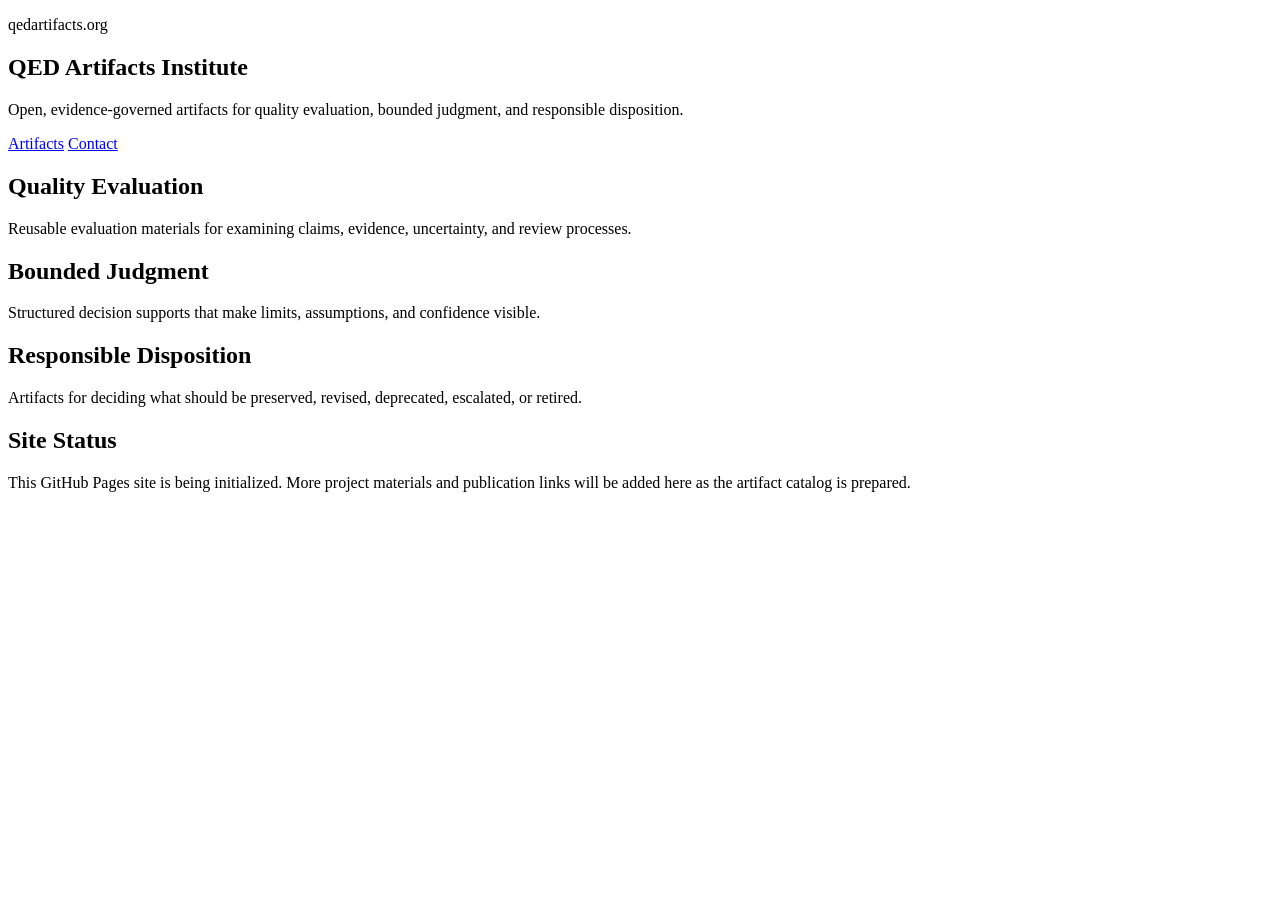
==== index.html @ 865608c4 "Add starter homepage" ====
<!doctype html>
<html lang="en">
<head>
  <meta charset="utf-8">
  <meta name="viewport" content="width=device-width, initial-scale=1">
  <title>QED Artifacts Institute</title>
  <meta name="description" content="QED Artifacts Institute develops open, evidence-governed artifacts for quality evaluation, bounded judgment, and responsible disposition.">
  <link rel="stylesheet" href="assets/styles.css">
</head>
<body>
  <main class="page-shell">
    <section class="intro" aria-labelledby="site-title">
      <p class="eyebrow">qedartifacts.org</p>
      <h1 id="site-title">QED Artifacts Institute</h1>
      <p class="lead">Open, evidence-governed artifacts for quality evaluation, bounded judgment, and responsible disposition.</p>
      <div class="actions" aria-label="Primary links">
        <a href="#artifacts">Artifacts</a>
        <a href="#contact" class="secondary">Contact</a>
      </div>
    </section>

    <section class="content-grid" id="artifacts" aria-label="Current focus areas">
      <article>
        <h2>Quality Evaluation</h2>
        <p>Reusable evaluation materials for examining claims, evidence, uncertainty, and review processes.</p>
      </article>
      <article>
        <h2>Bounded Judgment</h2>
        <p>Structured decision supports that make limits, assumptions, and confidence visible.</p>
      </article>
      <article>
        <h2>Responsible Disposition</h2>
        <p>Artifacts for deciding what should be preserved, revised, deprecated, escalated, or retired.</p>
      </article>
    </section>

    <section class="notice" id="contact" aria-label="Status">
      <h2>Site Status</h2>
      <p>This GitHub Pages site is being initialized. More project materials and publication links will be added here as the artifact catalog is prepared.</p>
    </section>
  </main>
</body>
</html>
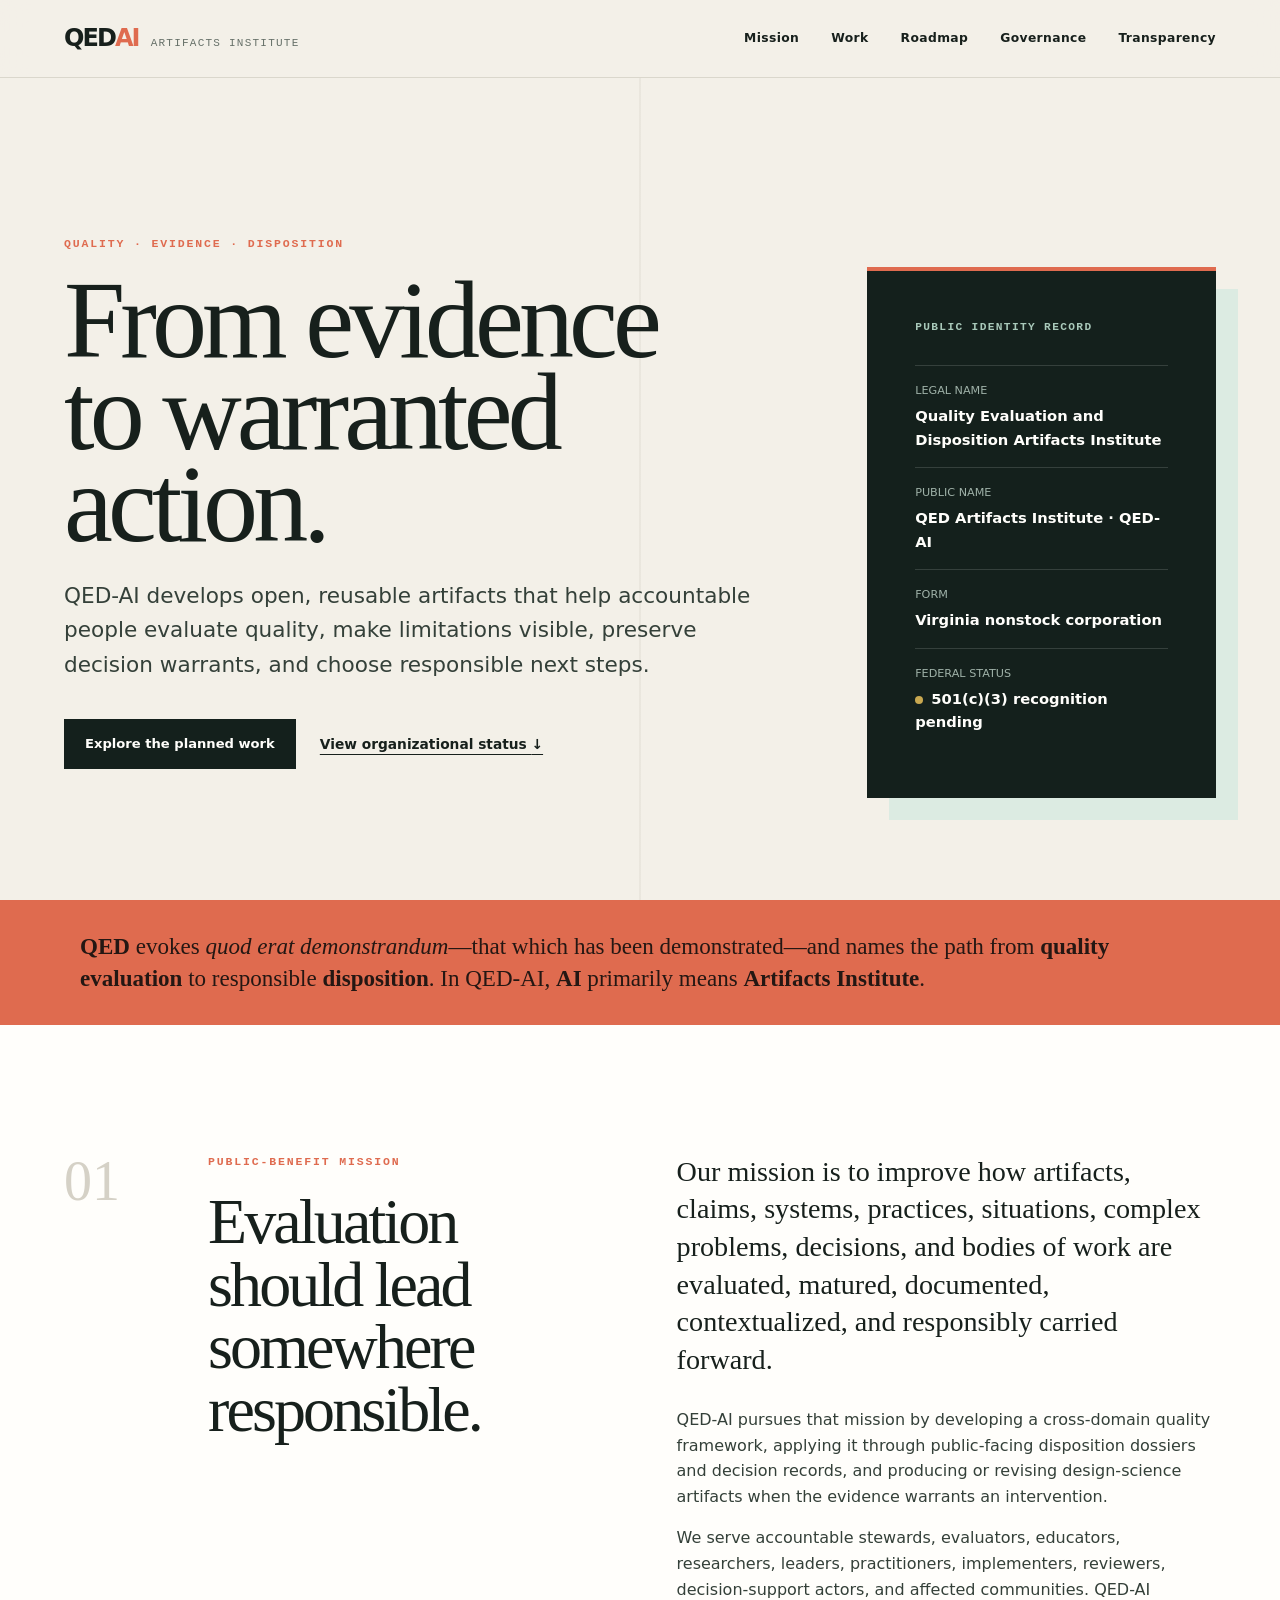
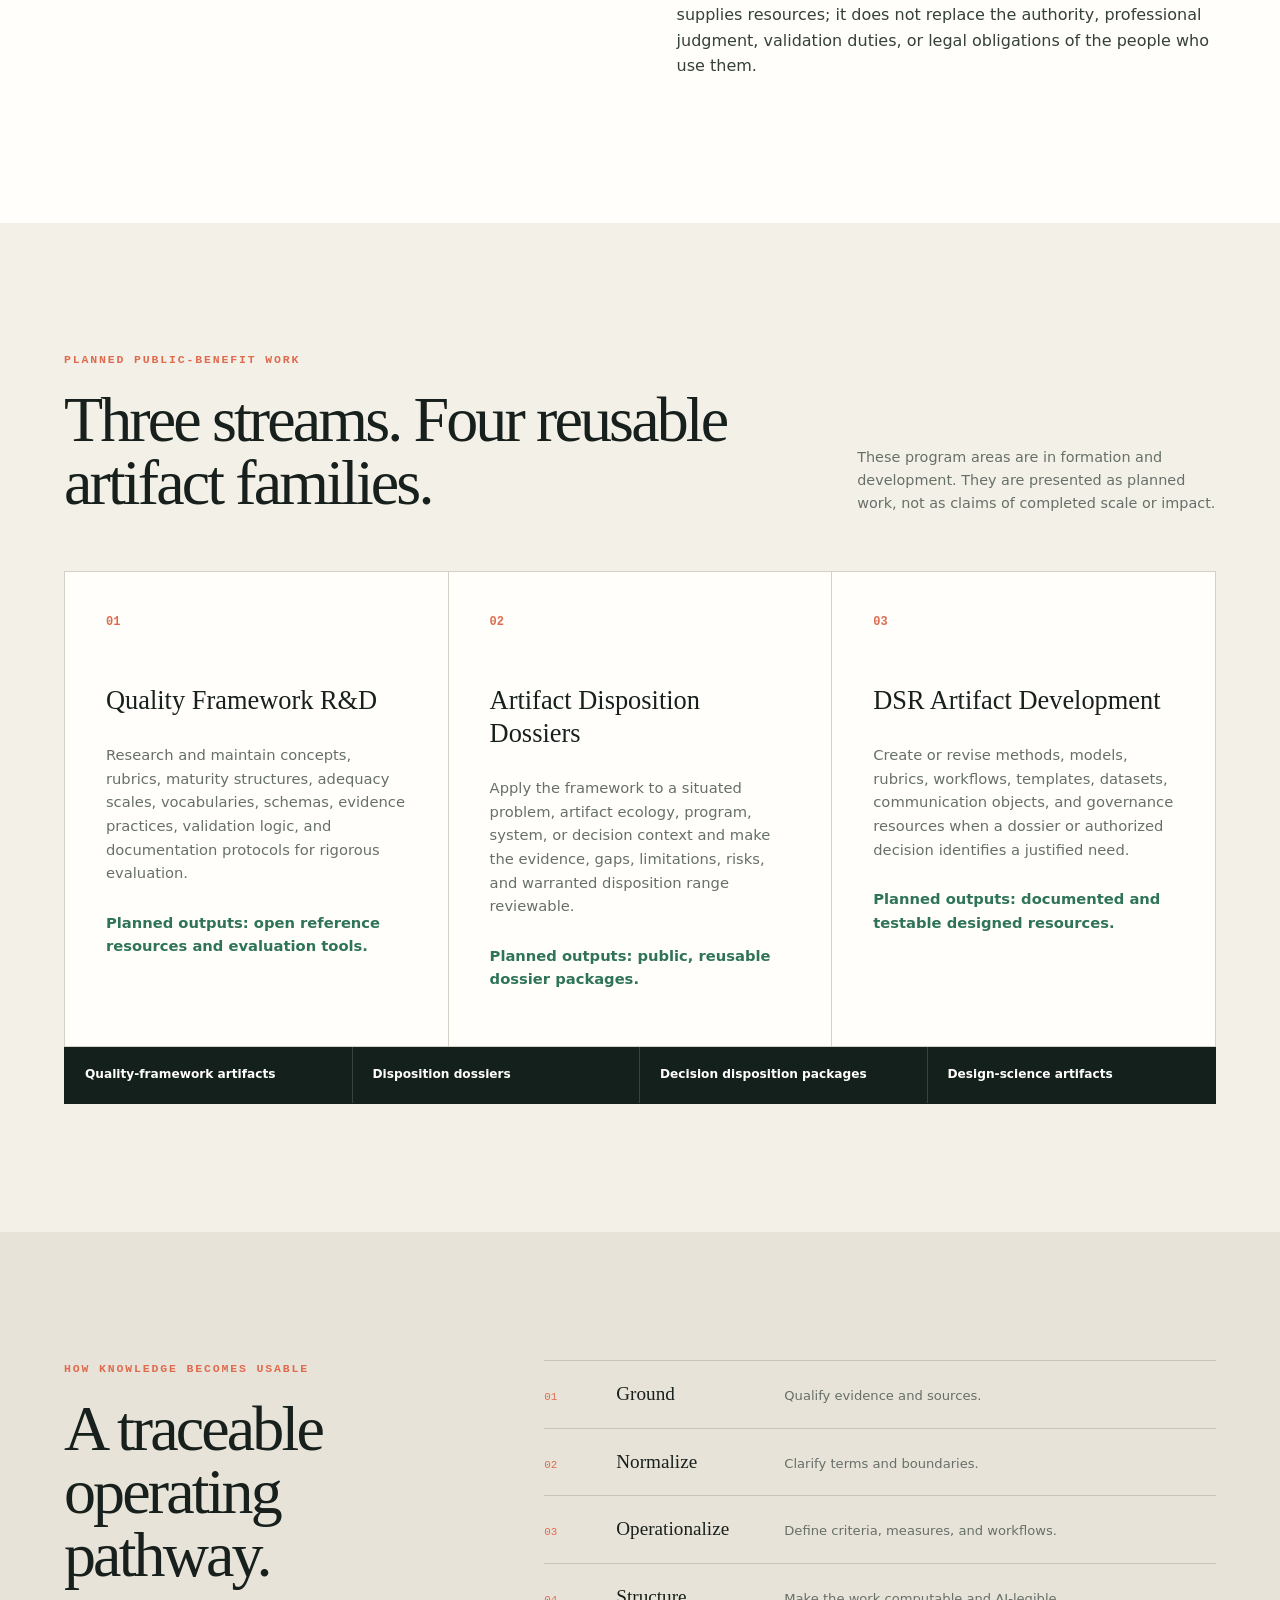
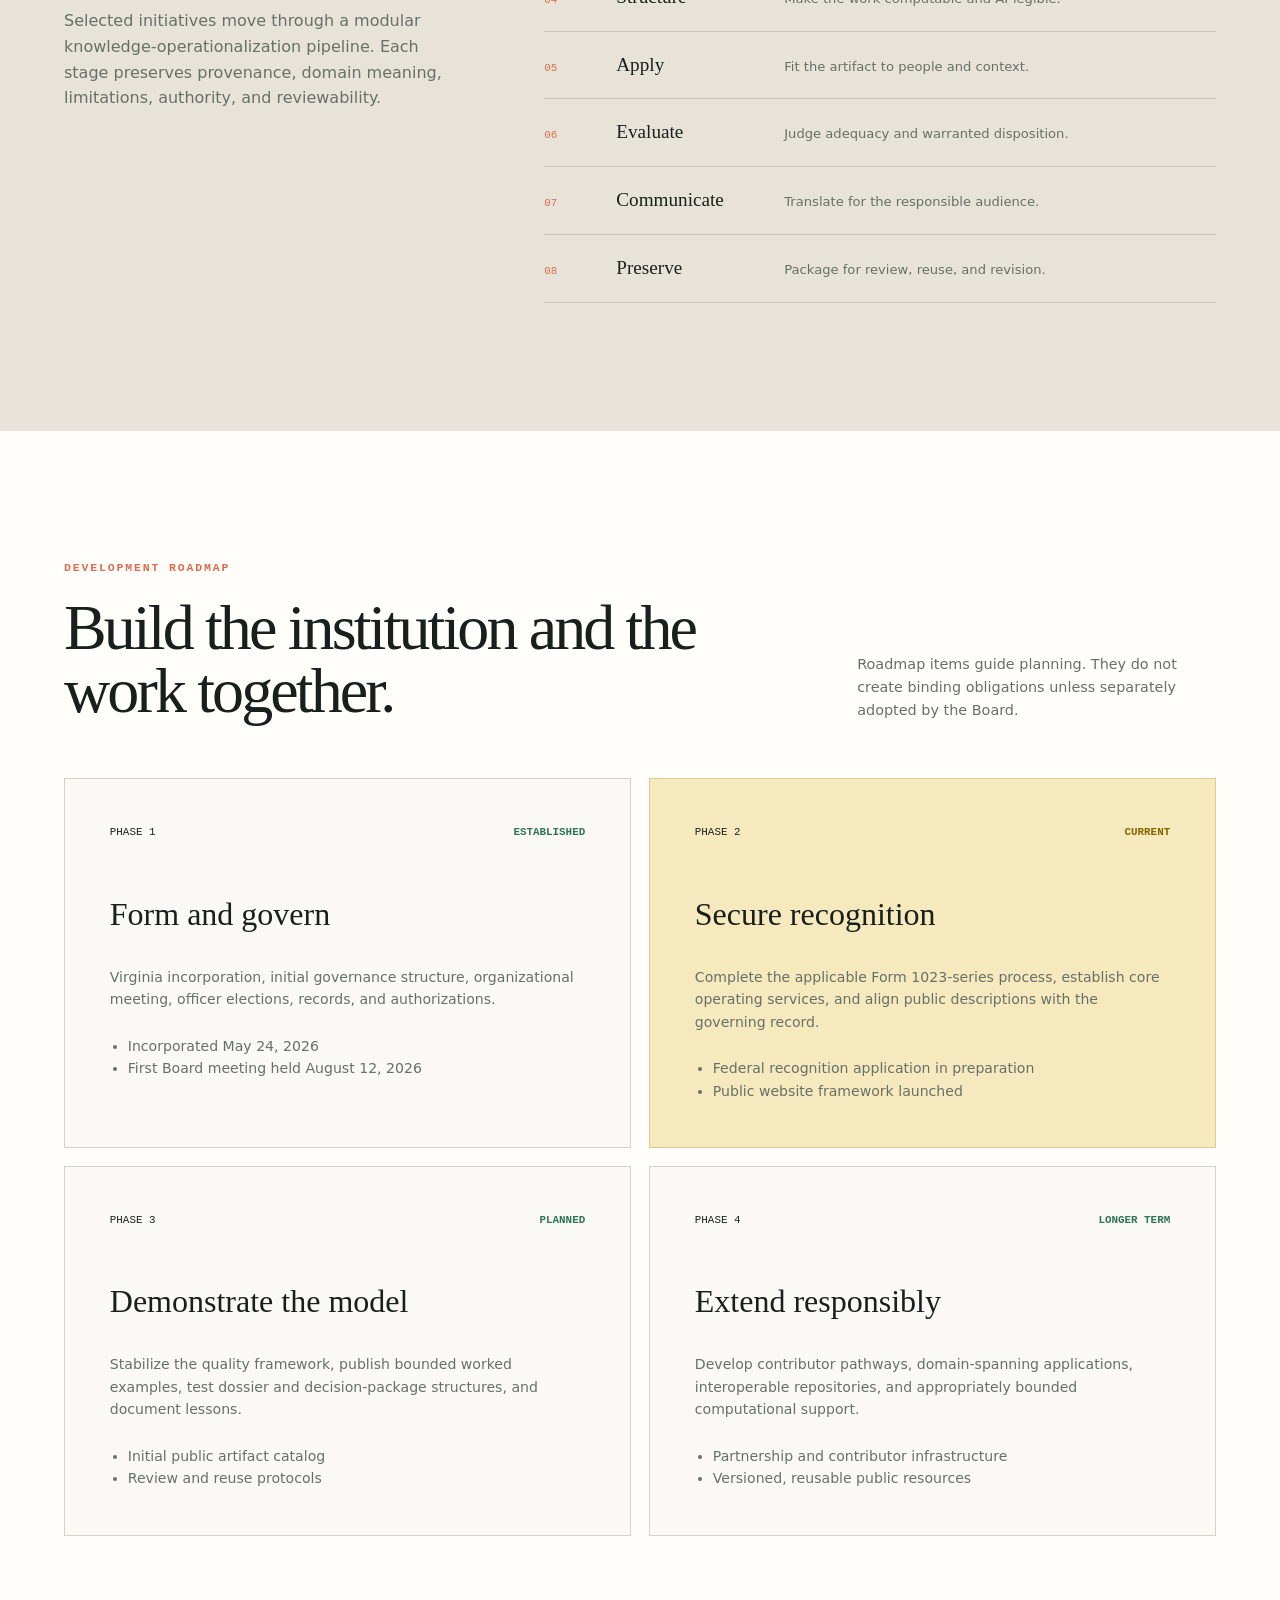
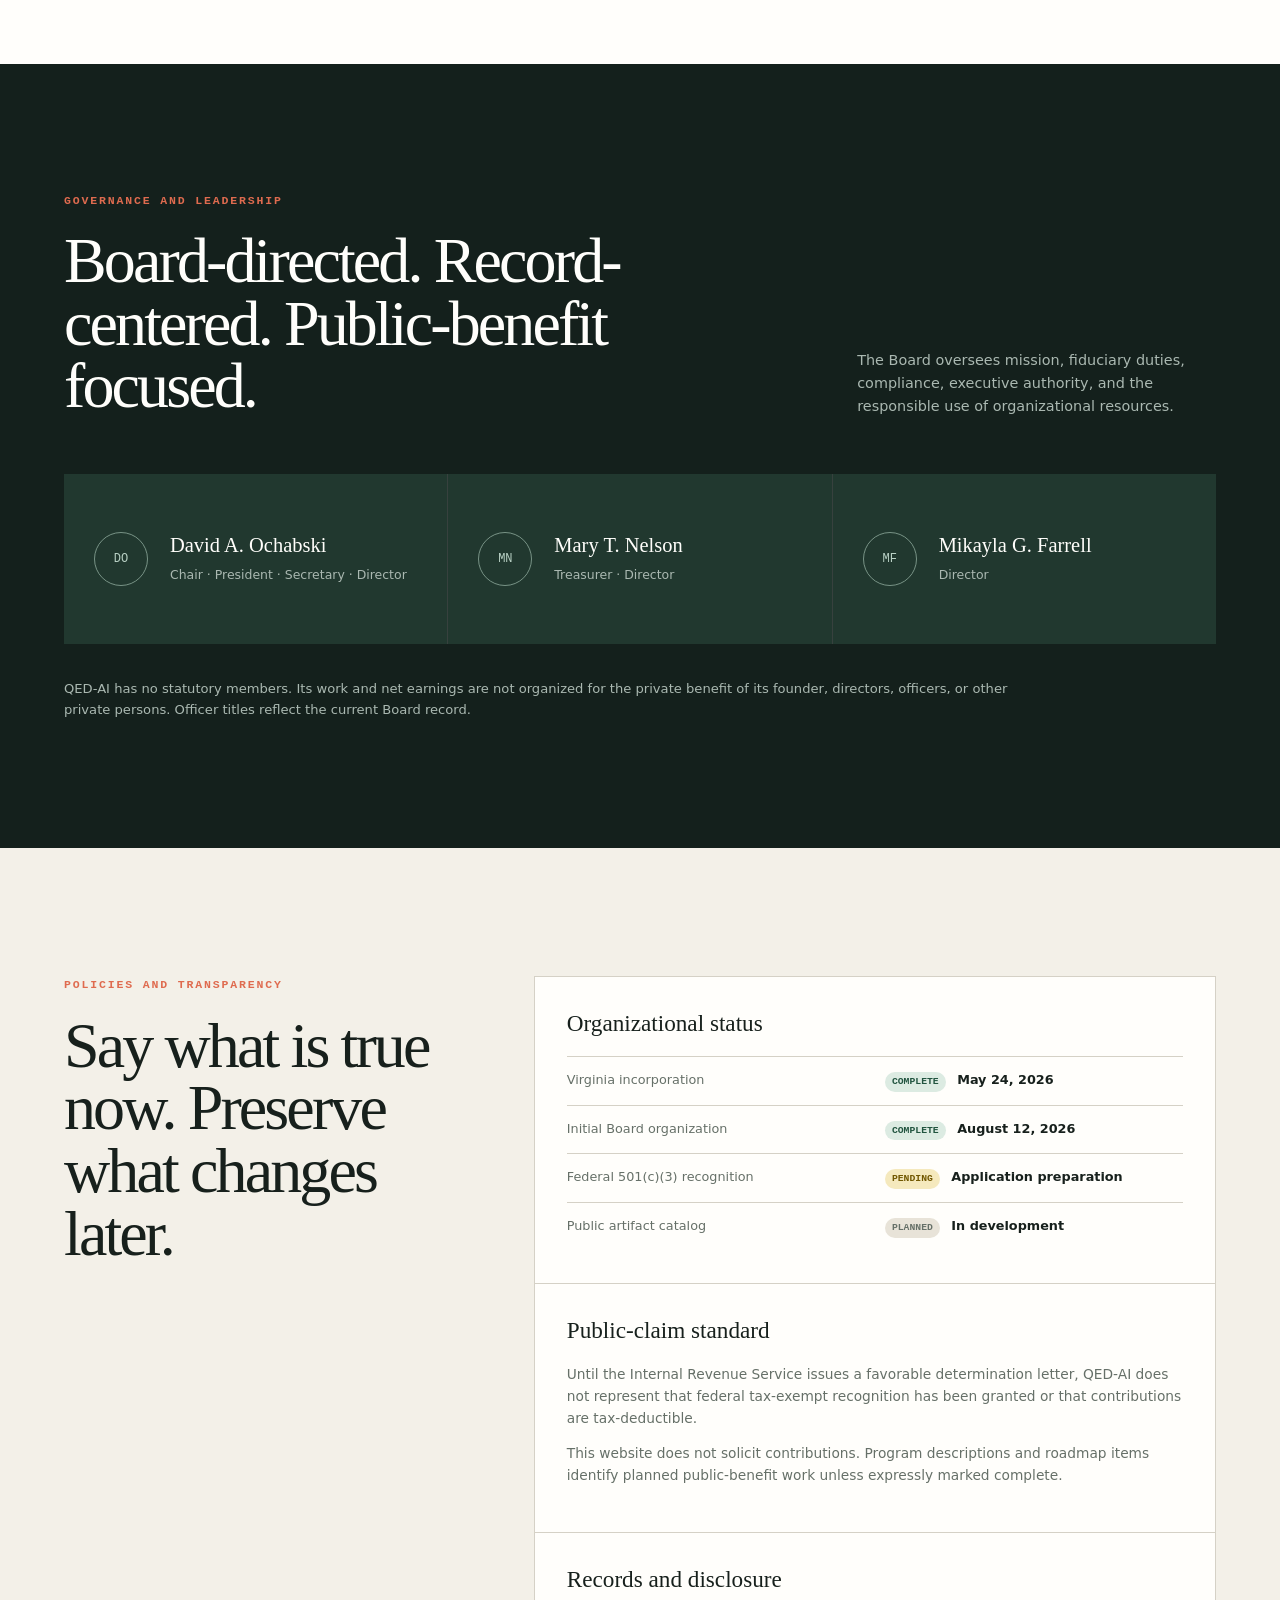
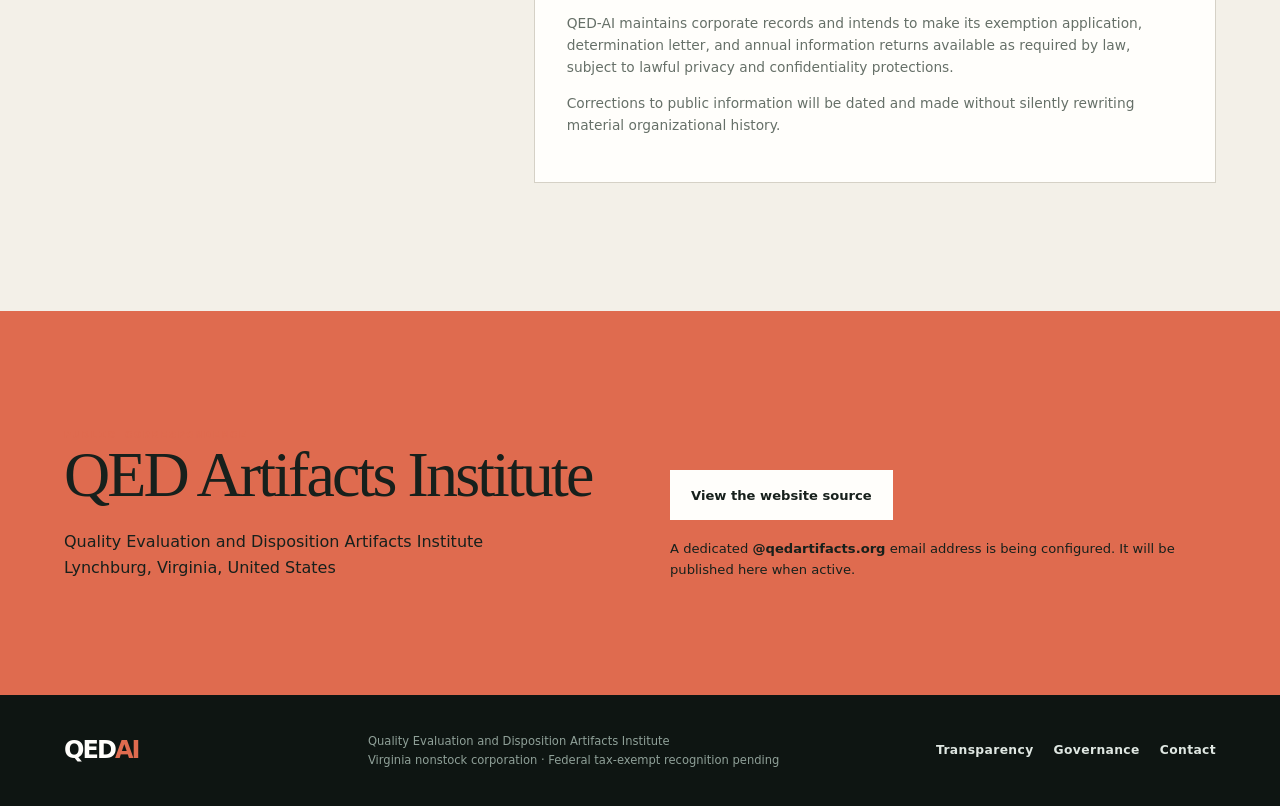
==== commit f91fba5d: "Build QED-AI public organization site" ====
--- a/index.html
+++ b/index.html
@@ -3,41 +3,132 @@
 <head>
   <meta charset="utf-8">
   <meta name="viewport" content="width=device-width, initial-scale=1">
-  <title>QED Artifacts Institute</title>
-  <meta name="description" content="QED Artifacts Institute develops open, evidence-governed artifacts for quality evaluation, bounded judgment, and responsible disposition.">
+  <title>QED Artifacts Institute | Evidence to warranted action</title>
+  <meta name="description" content="Quality Evaluation and Disposition Artifacts Institute develops open, evidence-governed resources that help accountable users move from evaluation to warranted action.">
+  <meta name="theme-color" content="#14201c">
+  <meta property="og:type" content="website">
+  <meta property="og:title" content="QED Artifacts Institute">
+  <meta property="og:description" content="Open, evidence-governed resources for quality evaluation, responsible disposition, and accountable action.">
+  <meta property="og:url" content="https://qedartifacts.org/">
+  <link rel="canonical" href="https://qedartifacts.org/">
   <link rel="stylesheet" href="assets/styles.css">
+  <script type="application/ld+json">
+  {
+    "@context": "https://schema.org",
+    "@type": "Organization",
+    "name": "Quality Evaluation and Disposition Artifacts Institute",
+    "alternateName": ["QED-AI", "QED Artifacts Institute"],
+    "url": "https://qedartifacts.org/",
+    "foundingDate": "2026-05-24",
+    "location": {"@type": "Place", "address": {"@type": "PostalAddress", "addressLocality": "Lynchburg", "addressRegion": "VA", "addressCountry": "US"}},
+    "sameAs": ["https://github.com/dochabski/qedartifacts-site"]
+  }
+  </script>
 </head>
 <body>
-  <main class="page-shell">
-    <section class="intro" aria-labelledby="site-title">
-      <p class="eyebrow">qedartifacts.org</p>
-      <h1 id="site-title">QED Artifacts Institute</h1>
-      <p class="lead">Open, evidence-governed artifacts for quality evaluation, bounded judgment, and responsible disposition.</p>
-      <div class="actions" aria-label="Primary links">
-        <a href="#artifacts">Artifacts</a>
-        <a href="#contact" class="secondary">Contact</a>
+  <a class="skip-link" href="#main">Skip to content</a>
+  <header class="site-header">
+    <a class="brand" href="#top" aria-label="QED Artifacts Institute home">
+      <span class="brand-mark">QED<span>AI</span></span>
+      <span class="brand-name">Artifacts Institute</span>
+    </a>
+    <nav aria-label="Primary navigation">
+      <a href="#mission">Mission</a><a href="#work">Work</a><a href="#roadmap">Roadmap</a><a href="#governance">Governance</a><a href="#transparency">Transparency</a>
+    </nav>
+  </header>
+
+  <main id="main">
+    <section class="hero" id="top">
+      <div class="hero-copy">
+        <p class="eyebrow">Quality · Evidence · Disposition</p>
+        <h1>From evidence<br>to warranted action.</h1>
+        <p class="hero-lead">QED-AI develops open, reusable artifacts that help accountable people evaluate quality, make limitations visible, preserve decision warrants, and choose responsible next steps.</p>
+        <div class="hero-actions"><a class="button" href="#work">Explore the planned work</a><a class="text-link" href="#status">View organizational status <span aria-hidden="true">↓</span></a></div>
+      </div>
+      <aside class="hero-record" aria-label="Organizational identity">
+        <p class="record-label">Public identity record</p>
+        <dl>
+          <div><dt>Legal name</dt><dd>Quality Evaluation and Disposition Artifacts Institute</dd></div>
+          <div><dt>Public name</dt><dd>QED Artifacts Institute · QED-AI</dd></div>
+          <div><dt>Form</dt><dd>Virginia nonstock corporation</dd></div>
+          <div><dt>Federal status</dt><dd><span class="status-dot"></span>501(c)(3) recognition pending</dd></div>
+        </dl>
+      </aside>
+    </section>
+
+    <section class="definition-band" aria-label="Name explanation">
+      <p><strong>QED</strong> evokes <em>quod erat demonstrandum</em>—that which has been demonstrated—and names the path from <strong>quality evaluation</strong> to responsible <strong>disposition</strong>. In QED-AI, <strong>AI</strong> primarily means <strong>Artifacts Institute</strong>.</p>
+    </section>
+
+    <section class="section split" id="mission">
+      <div class="section-index" aria-hidden="true">01</div>
+      <div class="section-heading"><p class="eyebrow">Public-benefit mission</p><h2>Evaluation should lead somewhere responsible.</h2></div>
+      <div class="section-body prose">
+        <p class="large">Our mission is to improve how artifacts, claims, systems, practices, situations, complex problems, decisions, and bodies of work are evaluated, matured, documented, contextualized, and responsibly carried forward.</p>
+        <p>QED-AI pursues that mission by developing a cross-domain quality framework, applying it through public-facing disposition dossiers and decision records, and producing or revising design-science artifacts when the evidence warrants an intervention.</p>
+        <p>We serve accountable stewards, evaluators, educators, researchers, leaders, practitioners, implementers, reviewers, decision-support actors, and affected communities. QED-AI supplies resources; it does not replace the authority, professional judgment, validation duties, or legal obligations of the people who use them.</p>
       </div>
     </section>
 
-    <section class="content-grid" id="artifacts" aria-label="Current focus areas">
-      <article>
-        <h2>Quality Evaluation</h2>
-        <p>Reusable evaluation materials for examining claims, evidence, uncertainty, and review processes.</p>
-      </article>
-      <article>
-        <h2>Bounded Judgment</h2>
-        <p>Structured decision supports that make limits, assumptions, and confidence visible.</p>
-      </article>
-      <article>
-        <h2>Responsible Disposition</h2>
-        <p>Artifacts for deciding what should be preserved, revised, deprecated, escalated, or retired.</p>
-      </article>
+    <section class="section work-section" id="work">
+      <div class="section-topline">
+        <div><p class="eyebrow">Planned public-benefit work</p><h2>Three streams. Four reusable artifact families.</h2></div>
+        <p class="section-note">These program areas are in formation and development. They are presented as planned work, not as claims of completed scale or impact.</p>
+      </div>
+      <div class="stream-grid">
+        <article><span class="card-number">01</span><h3>Quality Framework R&amp;D</h3><p>Research and maintain concepts, rubrics, maturity structures, adequacy scales, vocabularies, schemas, evidence practices, validation logic, and documentation protocols for rigorous evaluation.</p><p class="card-output">Planned outputs: open reference resources and evaluation tools.</p></article>
+        <article><span class="card-number">02</span><h3>Artifact Disposition Dossiers</h3><p>Apply the framework to a situated problem, artifact ecology, program, system, or decision context and make the evidence, gaps, limitations, risks, and warranted disposition range reviewable.</p><p class="card-output">Planned outputs: public, reusable dossier packages.</p></article>
+        <article><span class="card-number">03</span><h3>DSR Artifact Development</h3><p>Create or revise methods, models, rubrics, workflows, templates, datasets, communication objects, and governance resources when a dossier or authorized decision identifies a justified need.</p><p class="card-output">Planned outputs: documented and testable designed resources.</p></article>
+      </div>
+      <div class="artifact-strip" aria-label="Artifact families"><span>Quality-framework artifacts</span><span>Disposition dossiers</span><span>Decision disposition packages</span><span>Design-science artifacts</span></div>
     </section>
 
-    <section class="notice" id="contact" aria-label="Status">
-      <h2>Site Status</h2>
-      <p>This GitHub Pages site is being initialized. More project materials and publication links will be added here as the artifact catalog is prepared.</p>
+    <section class="section pipeline-section" aria-labelledby="pipeline-title">
+      <div class="pipeline-intro"><p class="eyebrow">How knowledge becomes usable</p><h2 id="pipeline-title">A traceable operating pathway.</h2><p>Selected initiatives move through a modular knowledge-operationalization pipeline. Each stage preserves provenance, domain meaning, limitations, authority, and reviewability.</p></div>
+      <ol class="pipeline-list">
+        <li><span>01</span><strong>Ground</strong><small>Qualify evidence and sources.</small></li><li><span>02</span><strong>Normalize</strong><small>Clarify terms and boundaries.</small></li><li><span>03</span><strong>Operationalize</strong><small>Define criteria, measures, and workflows.</small></li><li><span>04</span><strong>Structure</strong><small>Make the work computable and AI-legible.</small></li><li><span>05</span><strong>Apply</strong><small>Fit the artifact to people and context.</small></li><li><span>06</span><strong>Evaluate</strong><small>Judge adequacy and warranted disposition.</small></li><li><span>07</span><strong>Communicate</strong><small>Translate for the responsible audience.</small></li><li><span>08</span><strong>Preserve</strong><small>Package for review, reuse, and revision.</small></li>
+      </ol>
+    </section>
+
+    <section class="section roadmap-section" id="roadmap">
+      <div class="section-topline"><div><p class="eyebrow">Development roadmap</p><h2>Build the institution and the work together.</h2></div><p class="section-note">Roadmap items guide planning. They do not create binding obligations unless separately adopted by the Board.</p></div>
+      <div class="roadmap-grid">
+        <article class="roadmap-card complete"><div class="phase"><span>Phase 1</span><b>Established</b></div><h3>Form and govern</h3><p>Virginia incorporation, initial governance structure, organizational meeting, officer elections, records, and authorizations.</p><ul><li>Incorporated May 24, 2026</li><li>First Board meeting held August 12, 2026</li></ul></article>
+        <article class="roadmap-card current"><div class="phase"><span>Phase 2</span><b>Current</b></div><h3>Secure recognition</h3><p>Complete the applicable Form 1023-series process, establish core operating services, and align public descriptions with the governing record.</p><ul><li>Federal recognition application in preparation</li><li>Public website framework launched</li></ul></article>
+        <article class="roadmap-card planned"><div class="phase"><span>Phase 3</span><b>Planned</b></div><h3>Demonstrate the model</h3><p>Stabilize the quality framework, publish bounded worked examples, test dossier and decision-package structures, and document lessons.</p><ul><li>Initial public artifact catalog</li><li>Review and reuse protocols</li></ul></article>
+        <article class="roadmap-card planned"><div class="phase"><span>Phase 4</span><b>Longer term</b></div><h3>Extend responsibly</h3><p>Develop contributor pathways, domain-spanning applications, interoperable repositories, and appropriately bounded computational support.</p><ul><li>Partnership and contributor infrastructure</li><li>Versioned, reusable public resources</li></ul></article>
+      </div>
+    </section>
+
+    <section class="section governance-section" id="governance">
+      <div class="section-topline light"><div><p class="eyebrow">Governance and leadership</p><h2>Board-directed. Record-centered. Public-benefit focused.</h2></div><p class="section-note">The Board oversees mission, fiduciary duties, compliance, executive authority, and the responsible use of organizational resources.</p></div>
+      <div class="people-grid">
+        <article><span class="initials">DO</span><div><h3>David A. Ochabski</h3><p>Chair · President · Secretary · Director</p></div></article>
+        <article><span class="initials">MN</span><div><h3>Mary T. Nelson</h3><p>Treasurer · Director</p></div></article>
+        <article><span class="initials">MF</span><div><h3>Mikayla G. Farrell</h3><p>Director</p></div></article>
+      </div>
+      <p class="governance-note">QED-AI has no statutory members. Its work and net earnings are not organized for the private benefit of its founder, directors, officers, or other private persons. Officer titles reflect the current Board record.</p>
+    </section>
+
+    <section class="section transparency-section" id="transparency">
+      <div class="section-heading"><p class="eyebrow">Policies and transparency</p><h2>Say what is true now. Preserve what changes later.</h2></div>
+      <div class="transparency-grid">
+        <article id="status"><h3>Organizational status</h3><dl class="status-list"><div><dt>Virginia incorporation</dt><dd><span class="tag complete">Complete</span> May 24, 2026</dd></div><div><dt>Initial Board organization</dt><dd><span class="tag complete">Complete</span> August 12, 2026</dd></div><div><dt>Federal 501(c)(3) recognition</dt><dd><span class="tag pending">Pending</span> Application preparation</dd></div><div><dt>Public artifact catalog</dt><dd><span class="tag planned">Planned</span> In development</dd></div></dl></article>
+        <article><h3>Public-claim standard</h3><p>Until the Internal Revenue Service issues a favorable determination letter, QED-AI does not represent that federal tax-exempt recognition has been granted or that contributions are tax-deductible.</p><p>This website does not solicit contributions. Program descriptions and roadmap items identify planned public-benefit work unless expressly marked complete.</p></article>
+        <article><h3>Records and disclosure</h3><p>QED-AI maintains corporate records and intends to make its exemption application, determination letter, and annual information returns available as required by law, subject to lawful privacy and confidentiality protections.</p><p>Corrections to public information will be dated and made without silently rewriting material organizational history.</p></article>
+      </div>
+    </section>
+
+    <section class="contact-section" id="contact">
+      <div><p class="eyebrow">Public correspondence</p><h2>QED Artifacts Institute</h2><p>Quality Evaluation and Disposition Artifacts Institute<br>Lynchburg, Virginia, United States</p></div>
+      <div class="contact-actions"><a class="button light-button" href="https://github.com/dochabski/qedartifacts-site">View the website source</a><p>A dedicated <strong>@qedartifacts.org</strong> email address is being configured. It will be published here when active.</p></div>
     </section>
   </main>
+
+  <footer>
+    <a class="brand footer-brand" href="#top"><span class="brand-mark">QED<span>AI</span></span></a>
+    <p>Quality Evaluation and Disposition Artifacts Institute<br>Virginia nonstock corporation · Federal tax-exempt recognition pending</p>
+    <div><a href="#transparency">Transparency</a><a href="#governance">Governance</a><a href="#contact">Contact</a></div>
+  </footer>
 </body>
 </html>
--- a/assets/styles.css
+++ b/assets/styles.css
@@ -0,0 +1,4 @@
+:root{color-scheme:light;--ink:#17201c;--ink-soft:#344039;--forest:#14201c;--forest-2:#21382f;--paper:#f3f0e8;--paper-deep:#e8e3d8;--white:#fffefb;--muted:#667068;--line:#d5d1c6;--green:#2f7358;--green-soft:#dcebe2;--coral:#df6b4f;--gold:#c9a850;--yellow-soft:#f5e9bd;--serif:Georgia,"Times New Roman",serif;--sans:Inter,ui-sans-serif,system-ui,-apple-system,BlinkMacSystemFont,"Segoe UI",sans-serif;--mono:"SFMono-Regular",Consolas,"Liberation Mono",monospace}*{box-sizing:border-box}html{scroll-behavior:smooth}body{margin:0;background:var(--paper);color:var(--ink);font-family:var(--sans);line-height:1.6;text-rendering:optimizeLegibility}a{color:inherit}.skip-link{position:fixed;z-index:100;top:12px;left:12px;padding:10px 14px;background:var(--white);color:var(--ink);transform:translateY(-160%)}.skip-link:focus{transform:translateY(0)}.site-header{position:sticky;z-index:20;top:0;display:flex;align-items:center;justify-content:space-between;min-height:78px;padding:0 clamp(24px,5vw,76px);border-bottom:1px solid rgba(213,209,198,.8);background:rgba(243,240,232,.94);backdrop-filter:blur(14px)}.brand{display:inline-flex;align-items:baseline;gap:12px;text-decoration:none}.brand-mark{color:var(--ink);font-size:1.5rem;font-weight:900;letter-spacing:-.08em}.brand-mark span{color:var(--coral)}.brand-name{color:var(--muted);font-family:var(--mono);font-size:.69rem;letter-spacing:.11em;text-transform:uppercase}nav{display:flex;gap:clamp(16px,2.5vw,34px)}nav a,footer a{font-size:.77rem;font-weight:700;letter-spacing:.03em;text-decoration:none}nav a:hover,nav a:focus-visible,footer a:hover,footer a:focus-visible{color:var(--coral)}.hero{display:grid;grid-template-columns:minmax(0,1.35fr) minmax(320px,.65fr);min-height:calc(100vh - 78px);padding:clamp(68px,10vw,138px) clamp(24px,5vw,76px) clamp(64px,8vw,112px);background:linear-gradient(90deg,transparent 49.9%,rgba(213,209,198,.5) 50%,transparent 50.1%),var(--paper)}.hero-copy{align-self:center;max-width:920px;padding-right:6vw}.eyebrow{margin:0 0 20px;color:var(--coral);font-family:var(--mono);font-size:.72rem;font-weight:800;letter-spacing:.16em;text-transform:uppercase}h1,h2,h3,p{margin-top:0}h1,h2{font-family:var(--serif);font-weight:400;letter-spacing:-.045em}h1{max-width:900px;margin-bottom:28px;font-size:clamp(4rem,8.6vw,9.2rem);line-height:.84}h2{margin-bottom:22px;font-size:clamp(2.65rem,5vw,5.4rem);line-height:.98}h3{line-height:1.25}.hero-lead{max-width:760px;margin-bottom:36px;color:var(--ink-soft);font-size:clamp(1.06rem,1.7vw,1.35rem)}.hero-actions{display:flex;flex-wrap:wrap;align-items:center;gap:24px}.button{display:inline-flex;align-items:center;justify-content:center;min-height:50px;padding:0 20px;border:1px solid var(--forest);background:var(--forest);color:var(--white);font-size:.82rem;font-weight:800;text-decoration:none}.button:hover,.button:focus-visible{background:var(--coral);border-color:var(--coral)}.text-link{font-size:.86rem;font-weight:800;text-underline-offset:5px}.hero-record{align-self:end;margin:0 0 0 2vw;padding:clamp(28px,4vw,48px);border-top:4px solid var(--coral);background:var(--forest);color:var(--white);box-shadow:22px 22px 0 var(--green-soft)}.record-label{margin-bottom:28px;color:#a9c9ba;font-family:var(--mono);font-size:.7rem;font-weight:700;letter-spacing:.12em;text-transform:uppercase}.hero-record dl{margin:0}.hero-record dl div{padding:16px 0;border-top:1px solid rgba(255,255,255,.14)}.hero-record dt{margin-bottom:4px;color:#9fb1a8;font-size:.7rem;text-transform:uppercase}.hero-record dd{margin:0;font-size:.92rem;font-weight:650}.status-dot{display:inline-block;width:8px;height:8px;margin-right:8px;border-radius:999px;background:var(--gold)}.definition-band{padding:30px clamp(24px,5vw,76px);background:var(--coral);color:#241713}.definition-band p{max-width:1120px;margin:0 auto;font-family:var(--serif);font-size:clamp(1.1rem,1.8vw,1.45rem);line-height:1.4}.section{padding:clamp(76px,10vw,140px) clamp(24px,5vw,76px)}.split{display:grid;grid-template-columns:80px minmax(260px,.75fr) minmax(340px,1fr);gap:clamp(28px,5vw,78px);background:var(--white)}.section-index{color:var(--line);font-family:var(--serif);font-size:3.5rem;line-height:1}.section-body{max-width:760px}.prose p{color:var(--ink-soft)}.prose .large{color:var(--ink);font-family:var(--serif);font-size:clamp(1.35rem,2.2vw,2rem);line-height:1.34}.section-topline{display:grid;grid-template-columns:minmax(0,1.35fr) minmax(280px,.65fr);gap:48px;align-items:end;margin-bottom:56px}.section-topline h2{max-width:900px;margin-bottom:0}.section-note{max-width:500px;margin:0;color:var(--muted);font-size:.9rem}.stream-grid{display:grid;grid-template-columns:repeat(3,1fr);gap:1px;border:1px solid var(--line);background:var(--line)}.stream-grid article{min-height:390px;padding:clamp(26px,3.2vw,44px);background:var(--white)}.card-number{display:block;margin-bottom:52px;color:var(--coral);font-family:var(--mono);font-size:.75rem;font-weight:800}.stream-grid h3{font-family:var(--serif);font-size:1.65rem;font-weight:400}.stream-grid p{color:var(--muted);font-size:.92rem}.stream-grid .card-output{margin-top:26px;color:var(--green);font-weight:750}.artifact-strip{display:grid;grid-template-columns:repeat(4,1fr);border:1px solid var(--forest);border-top:0;background:var(--forest);color:var(--white)}.artifact-strip span{padding:18px 20px;border-right:1px solid rgba(255,255,255,.16);font-size:.76rem;font-weight:750}.artifact-strip span:last-child{border-right:0}.pipeline-section{display:grid;grid-template-columns:minmax(300px,.72fr) minmax(480px,1.28fr);gap:clamp(54px,8vw,120px);background:var(--paper-deep)}.pipeline-intro{max-width:540px}.pipeline-intro p:last-child{color:var(--muted)}.pipeline-list{margin:0;padding:0;list-style:none}.pipeline-list li{display:grid;grid-template-columns:54px 150px 1fr;align-items:baseline;gap:18px;padding:18px 0;border-top:1px solid #c9c3b6}.pipeline-list li:last-child{border-bottom:1px solid #c9c3b6}.pipeline-list span{color:var(--coral);font-family:var(--mono);font-size:.68rem}.pipeline-list strong{font-family:var(--serif);font-size:1.2rem;font-weight:400}.pipeline-list small{color:var(--muted);font-size:.82rem}.roadmap-section{background:var(--white)}.roadmap-grid{display:grid;grid-template-columns:repeat(2,1fr);gap:18px}.roadmap-card{min-height:330px;padding:clamp(26px,3.5vw,48px);border:1px solid var(--line);background:#faf9f5}.roadmap-card.current{background:var(--yellow-soft);border-color:#dfcb8d}.phase{display:flex;justify-content:space-between;margin-bottom:52px;font-family:var(--mono);font-size:.68rem;text-transform:uppercase}.phase b{color:var(--green)}.roadmap-card.current .phase b{color:#856500}.roadmap-card h3{font-family:var(--serif);font-size:2rem;font-weight:400}.roadmap-card p,.roadmap-card li{color:var(--muted);font-size:.88rem}.roadmap-card ul{margin:24px 0 0;padding-left:18px}.governance-section{background:var(--forest);color:var(--white)}.section-topline.light .section-note{color:#aab8b1}.people-grid{display:grid;grid-template-columns:repeat(3,1fr);gap:1px;background:rgba(255,255,255,.15)}.people-grid article{display:flex;align-items:center;gap:22px;min-height:170px;padding:30px;background:var(--forest-2)}.initials{display:grid;flex:0 0 54px;width:54px;height:54px;place-items:center;border:1px solid #789386;border-radius:999px;color:#b9d1c5;font-family:var(--mono);font-size:.75rem}.people-grid h3{margin-bottom:7px;font-family:var(--serif);font-size:1.28rem;font-weight:400}.people-grid p{margin:0;color:#aab8b1;font-size:.78rem}.governance-note{max-width:980px;margin:34px 0 0;color:#aab8b1;font-size:.82rem}.transparency-section{display:grid;grid-template-columns:minmax(280px,.7fr) minmax(560px,1.3fr);gap:clamp(48px,8vw,110px)}.transparency-grid{display:grid;gap:1px;background:var(--line);border:1px solid var(--line)}.transparency-grid article{padding:32px;background:var(--white)}.transparency-grid h3{margin-bottom:18px;font-family:var(--serif);font-size:1.45rem;font-weight:400}.transparency-grid p{color:var(--muted);font-size:.86rem}.status-list{margin:0}.status-list div{display:grid;grid-template-columns:1fr 1fr;gap:20px;padding:13px 0;border-top:1px solid var(--line);font-size:.8rem}.status-list dt{color:var(--muted)}.status-list dd{margin:0;font-weight:700}.tag{display:inline-block;margin-right:7px;padding:2px 7px;border-radius:999px;font-family:var(--mono);font-size:.61rem;text-transform:uppercase}.tag.complete{background:var(--green-soft);color:#21543f}.tag.pending{background:var(--yellow-soft);color:#725800}.tag.planned{background:var(--paper-deep);color:var(--muted)}.contact-section{display:grid;grid-template-columns:1fr 1fr;gap:60px;align-items:end;padding:clamp(64px,9vw,120px) clamp(24px,5vw,76px);background:var(--coral)}.contact-section h2{max-width:700px}.contact-section p{margin-bottom:0}.contact-actions{max-width:560px;justify-self:end}.contact-actions p{margin-top:18px;font-size:.82rem}.light-button{border-color:var(--white);background:var(--white);color:var(--ink)}footer{display:grid;grid-template-columns:.5fr 1fr .5fr;gap:40px;align-items:center;padding:36px clamp(24px,5vw,76px);background:#0e1512;color:#dfe7e2}.footer-brand .brand-mark{color:var(--white)}footer p{margin:0;color:#8fa098;font-size:.72rem}footer div{display:flex;justify-content:flex-end;gap:20px}
+@media(max-width:980px){.site-header{align-items:flex-start;gap:18px;padding-top:18px;padding-bottom:16px}nav{flex-wrap:wrap;justify-content:flex-end}.brand-name{display:none}.hero{grid-template-columns:1fr;gap:64px;min-height:0;background:var(--paper)}.hero-copy{padding-right:0}.hero-record{max-width:620px;margin:0}.split{grid-template-columns:54px 1fr}.split .section-body{grid-column:2}.stream-grid{grid-template-columns:1fr}.stream-grid article{min-height:auto}.card-number{margin-bottom:26px}.artifact-strip{grid-template-columns:repeat(2,1fr)}.artifact-strip span:nth-child(2){border-right:0}.artifact-strip span:nth-child(-n+2){border-bottom:1px solid rgba(255,255,255,.16)}.pipeline-section,.transparency-section{grid-template-columns:1fr}.people-grid{grid-template-columns:1fr}.people-grid article{min-height:130px}}
+@media(max-width:720px){.site-header{position:relative;display:block}.brand{margin-bottom:14px}nav{justify-content:flex-start;gap:12px 20px}nav a{font-size:.7rem}h1{font-size:clamp(3.4rem,18vw,5.2rem)}.hero{padding-top:60px}.section-topline,.contact-section{grid-template-columns:1fr;gap:28px}.split{display:block}.section-index{margin-bottom:28px}.section-heading{margin-bottom:32px}.artifact-strip,.roadmap-grid{grid-template-columns:1fr}.artifact-strip span{border-right:0;border-bottom:1px solid rgba(255,255,255,.16)}.artifact-strip span:last-child{border-bottom:0}.pipeline-list li{grid-template-columns:38px 105px 1fr;gap:10px}.status-list div{grid-template-columns:1fr;gap:5px}.contact-actions{justify-self:start}footer{grid-template-columns:1fr}footer div{justify-content:flex-start}}
+@media(prefers-reduced-motion:reduce){html{scroll-behavior:auto}}
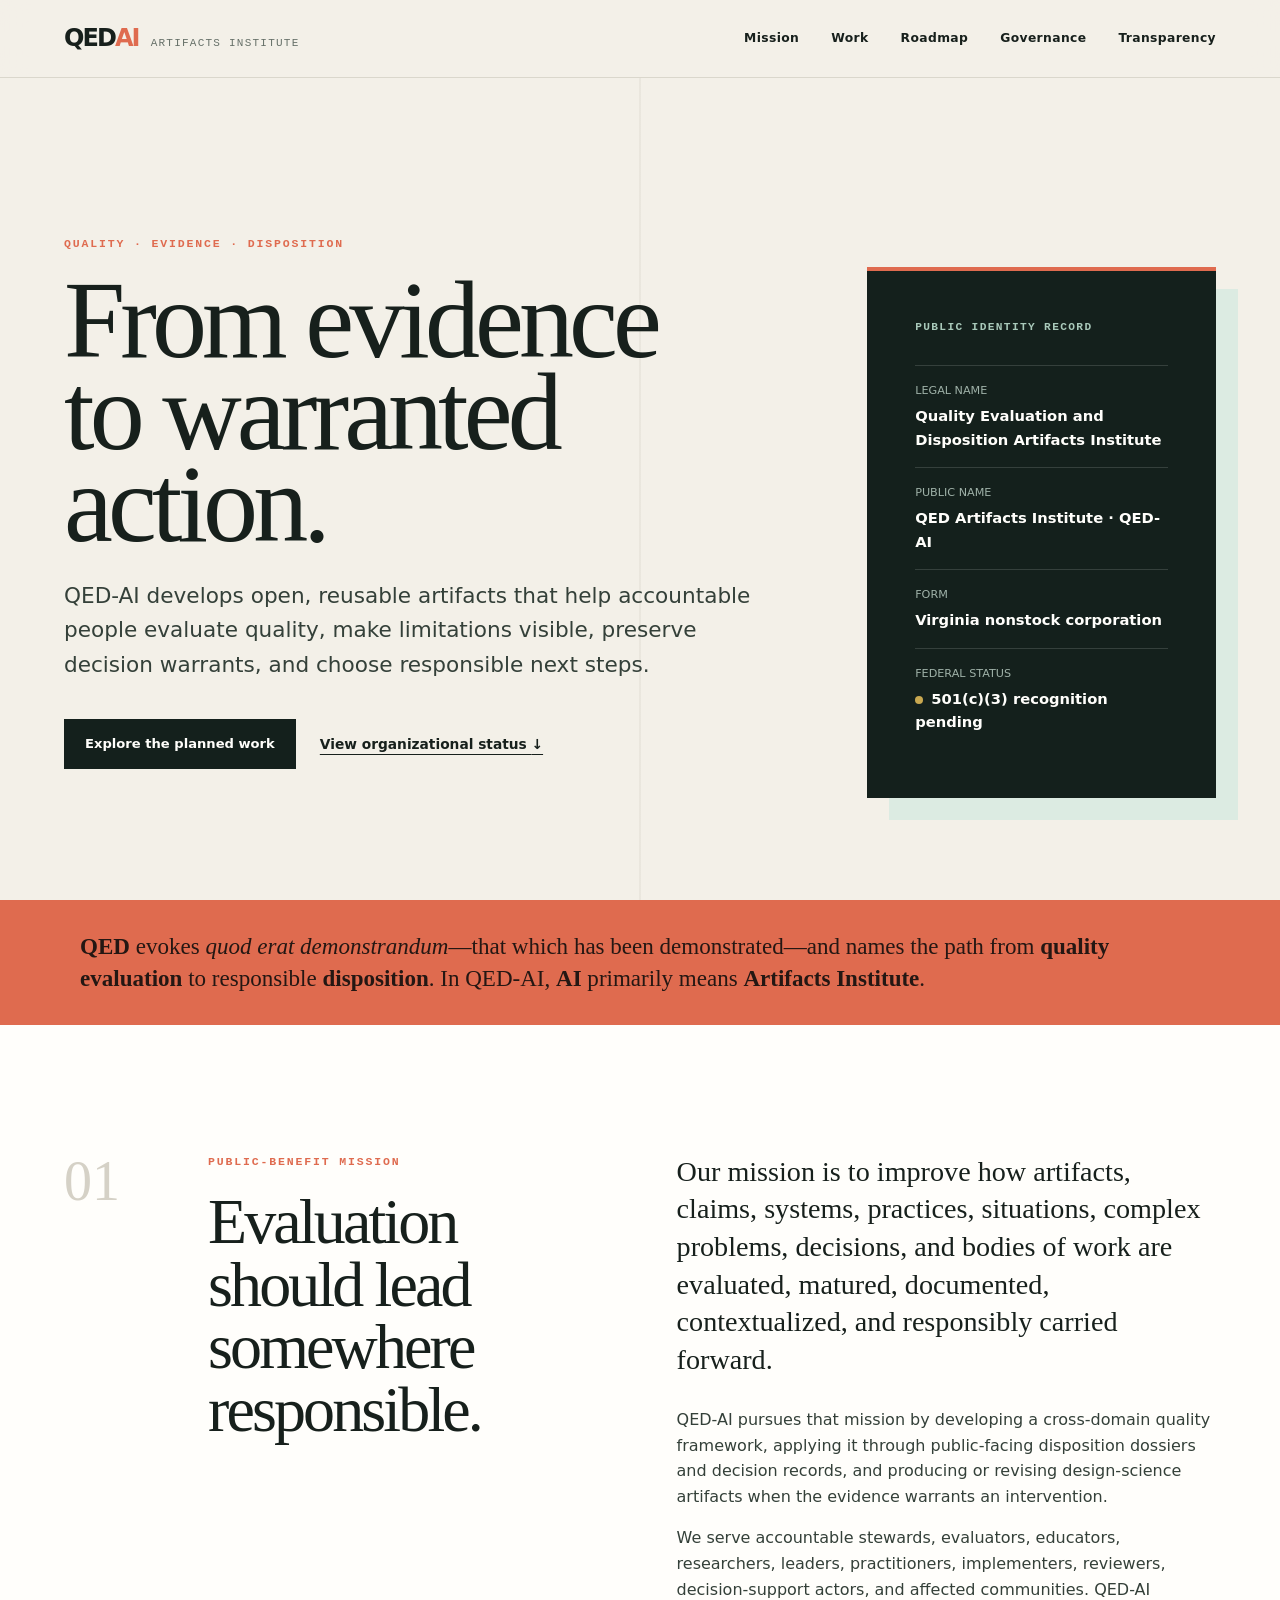
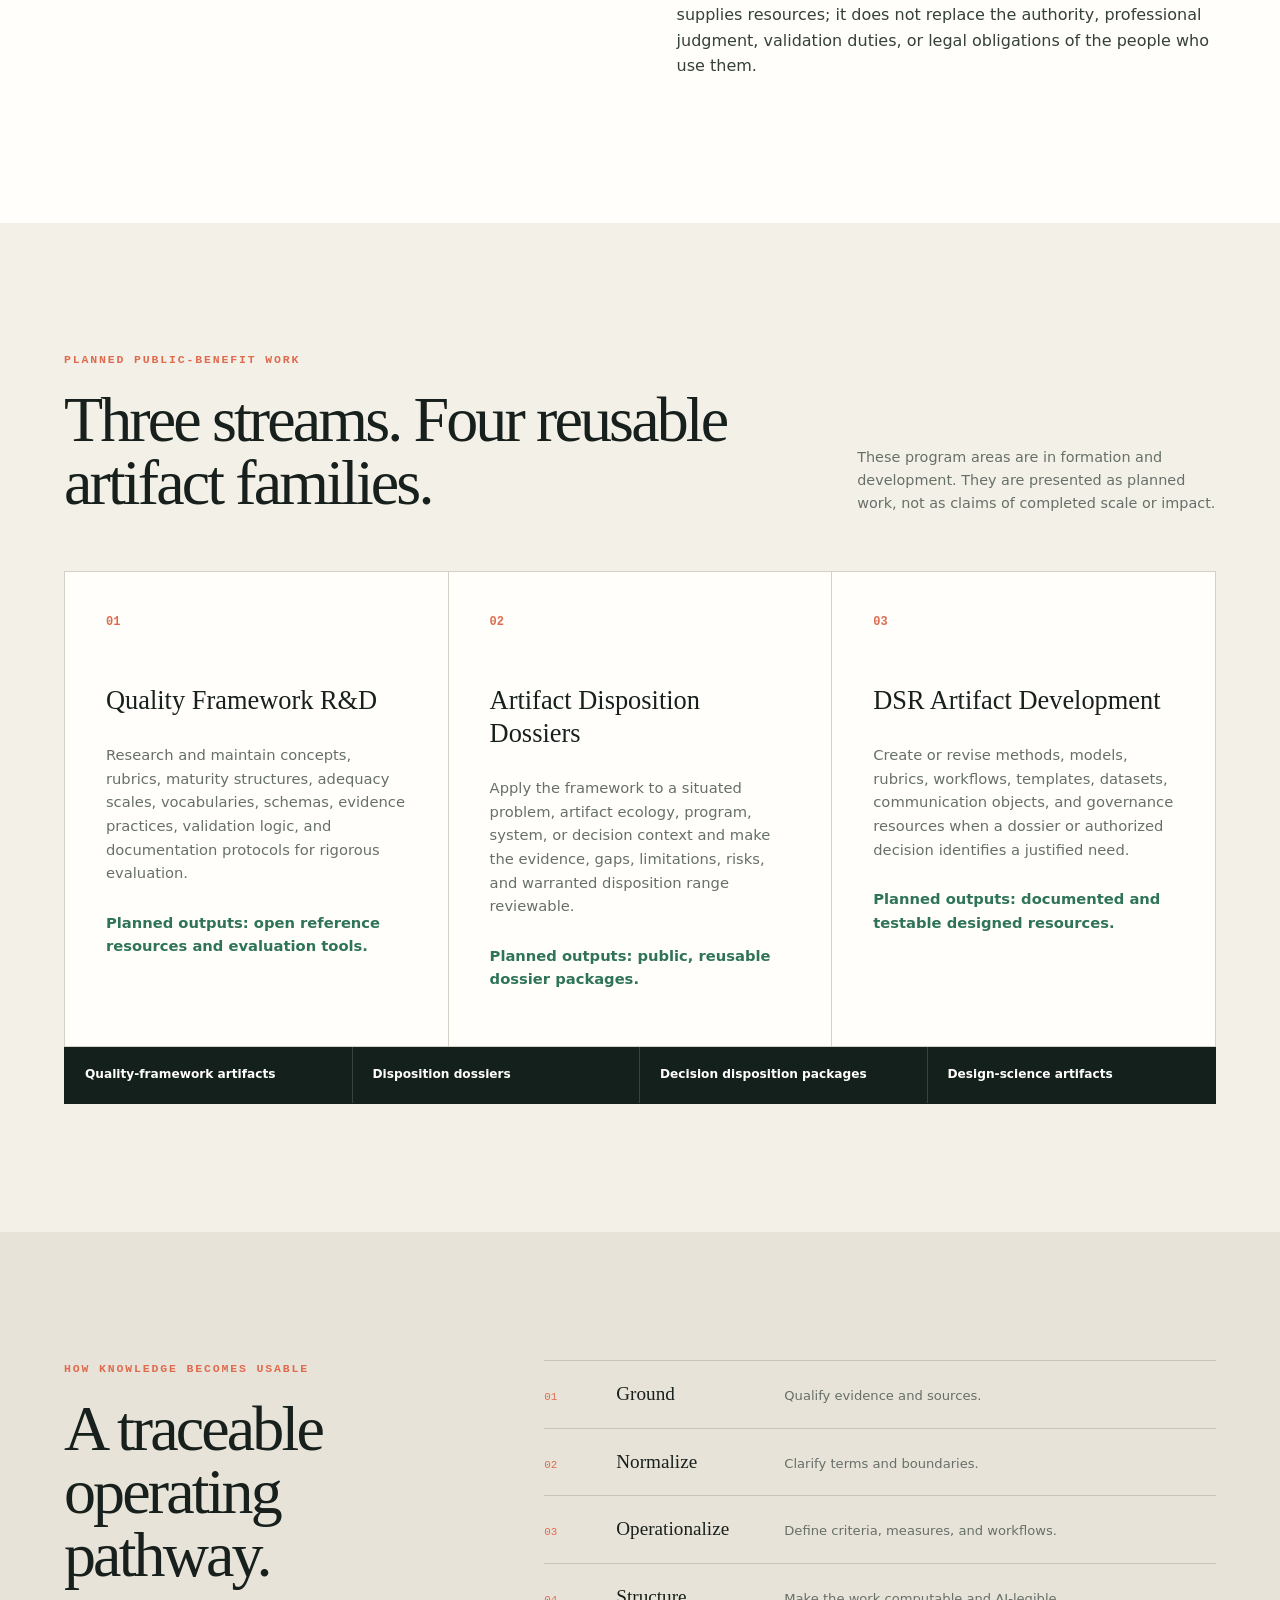
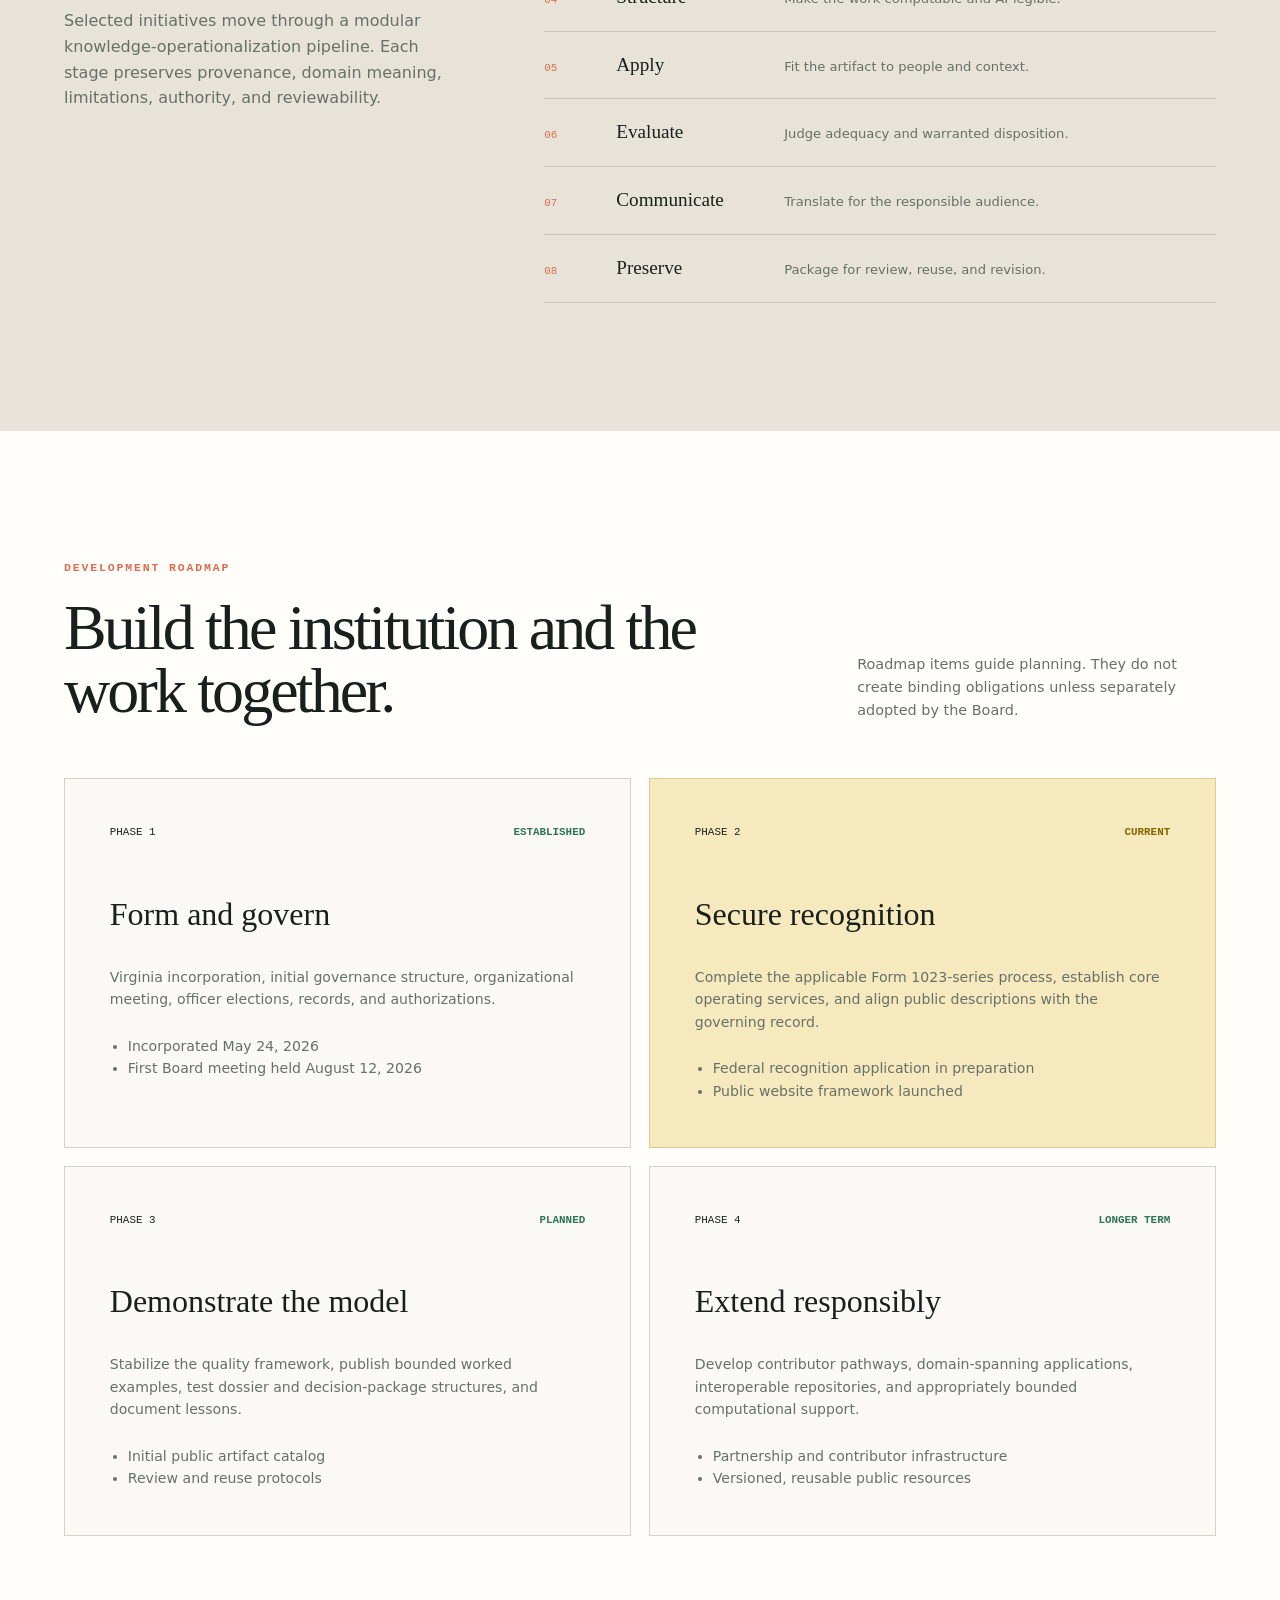
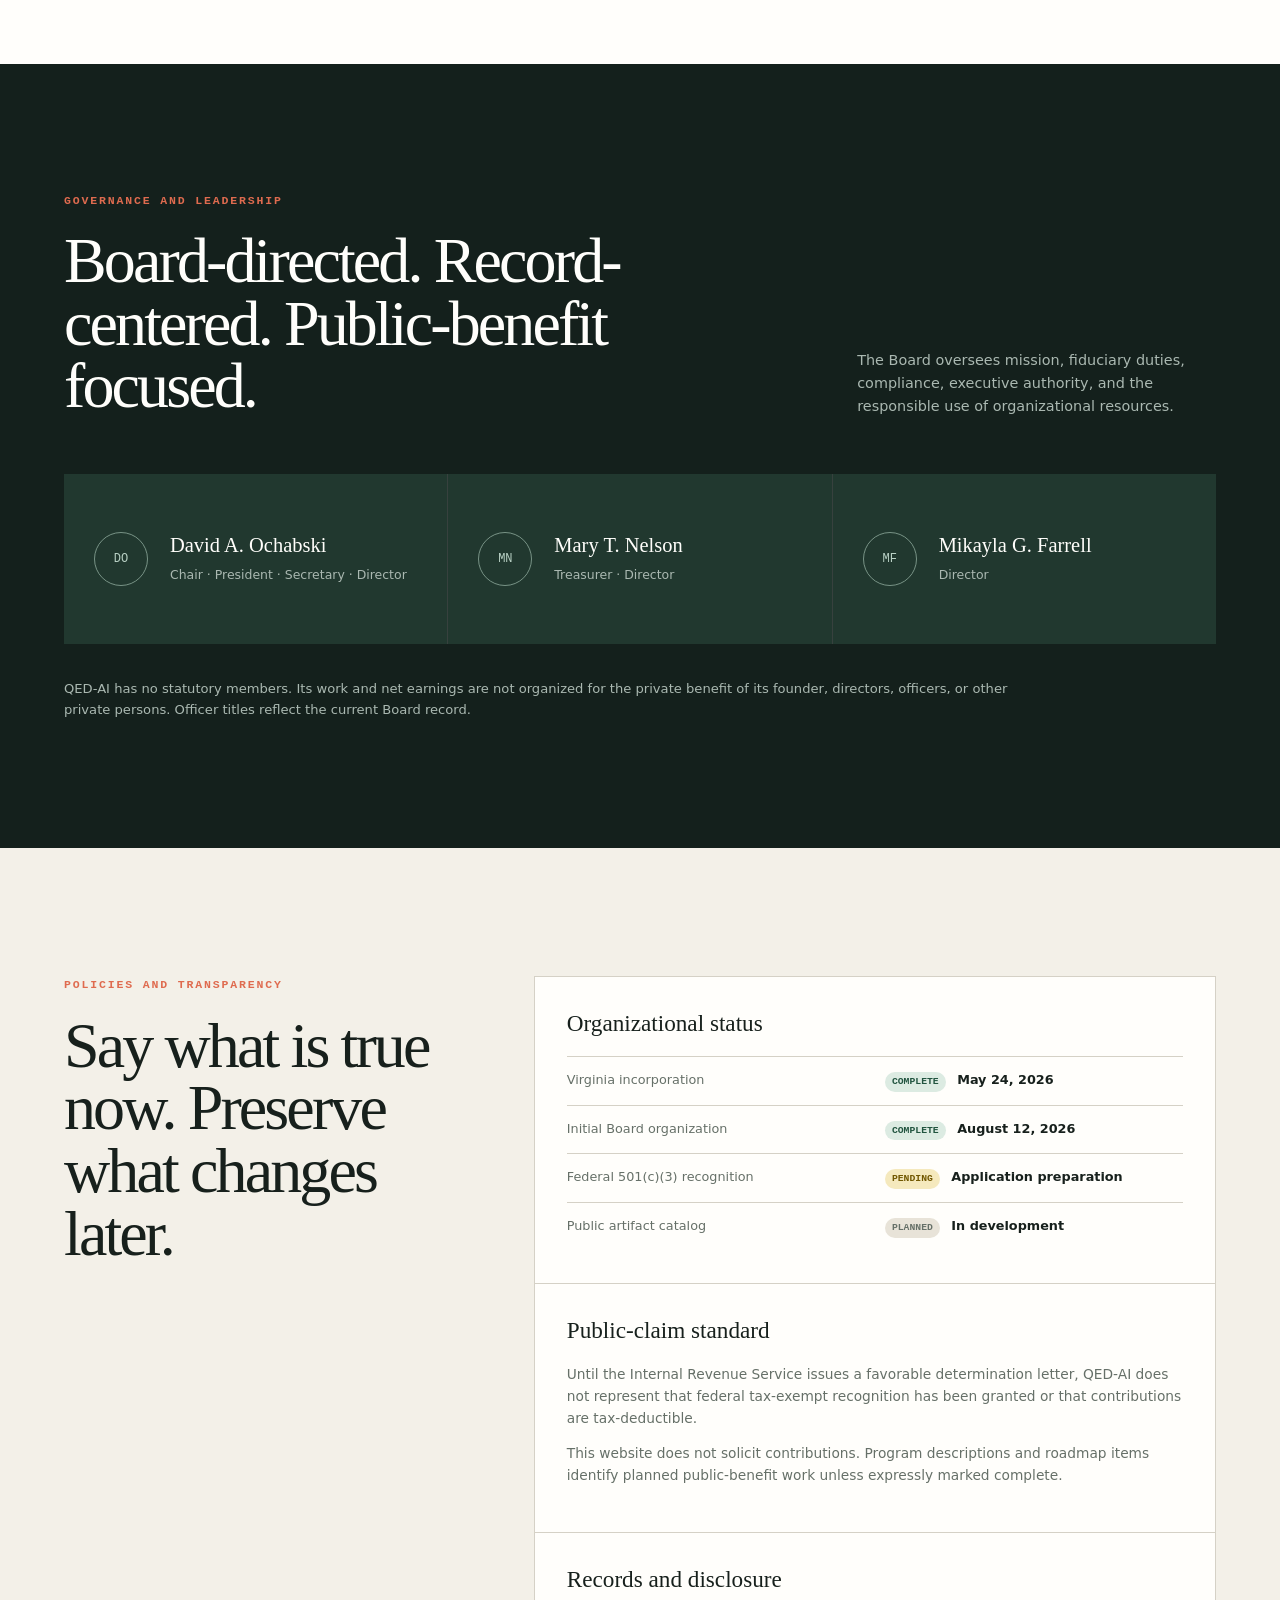
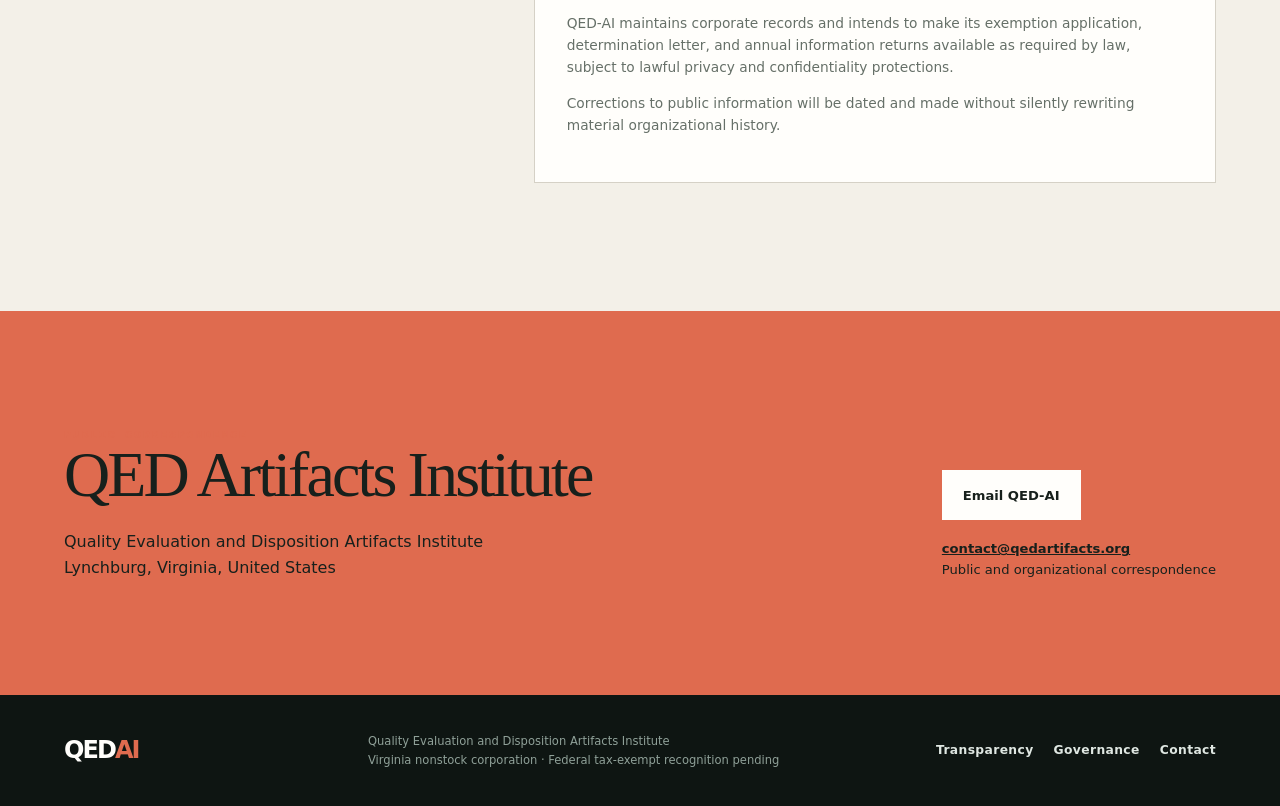
==== commit 33a41b68: "Publish QED-AI contact email" ====
--- a/index.html
+++ b/index.html
@@ -121,7 +121,7 @@
 
     <section class="contact-section" id="contact">
       <div><p class="eyebrow">Public correspondence</p><h2>QED Artifacts Institute</h2><p>Quality Evaluation and Disposition Artifacts Institute<br>Lynchburg, Virginia, United States</p></div>
-      <div class="contact-actions"><a class="button light-button" href="https://github.com/dochabski/qedartifacts-site">View the website source</a><p>A dedicated <strong>@qedartifacts.org</strong> email address is being configured. It will be published here when active.</p></div>
+      <div class="contact-actions"><a class="button light-button" href="mailto:contact@qedartifacts.org">Email QED-AI</a><p><a href="mailto:contact@qedartifacts.org"><strong>contact@qedartifacts.org</strong></a><br>Public and organizational correspondence</p></div>
     </section>
   </main>
 
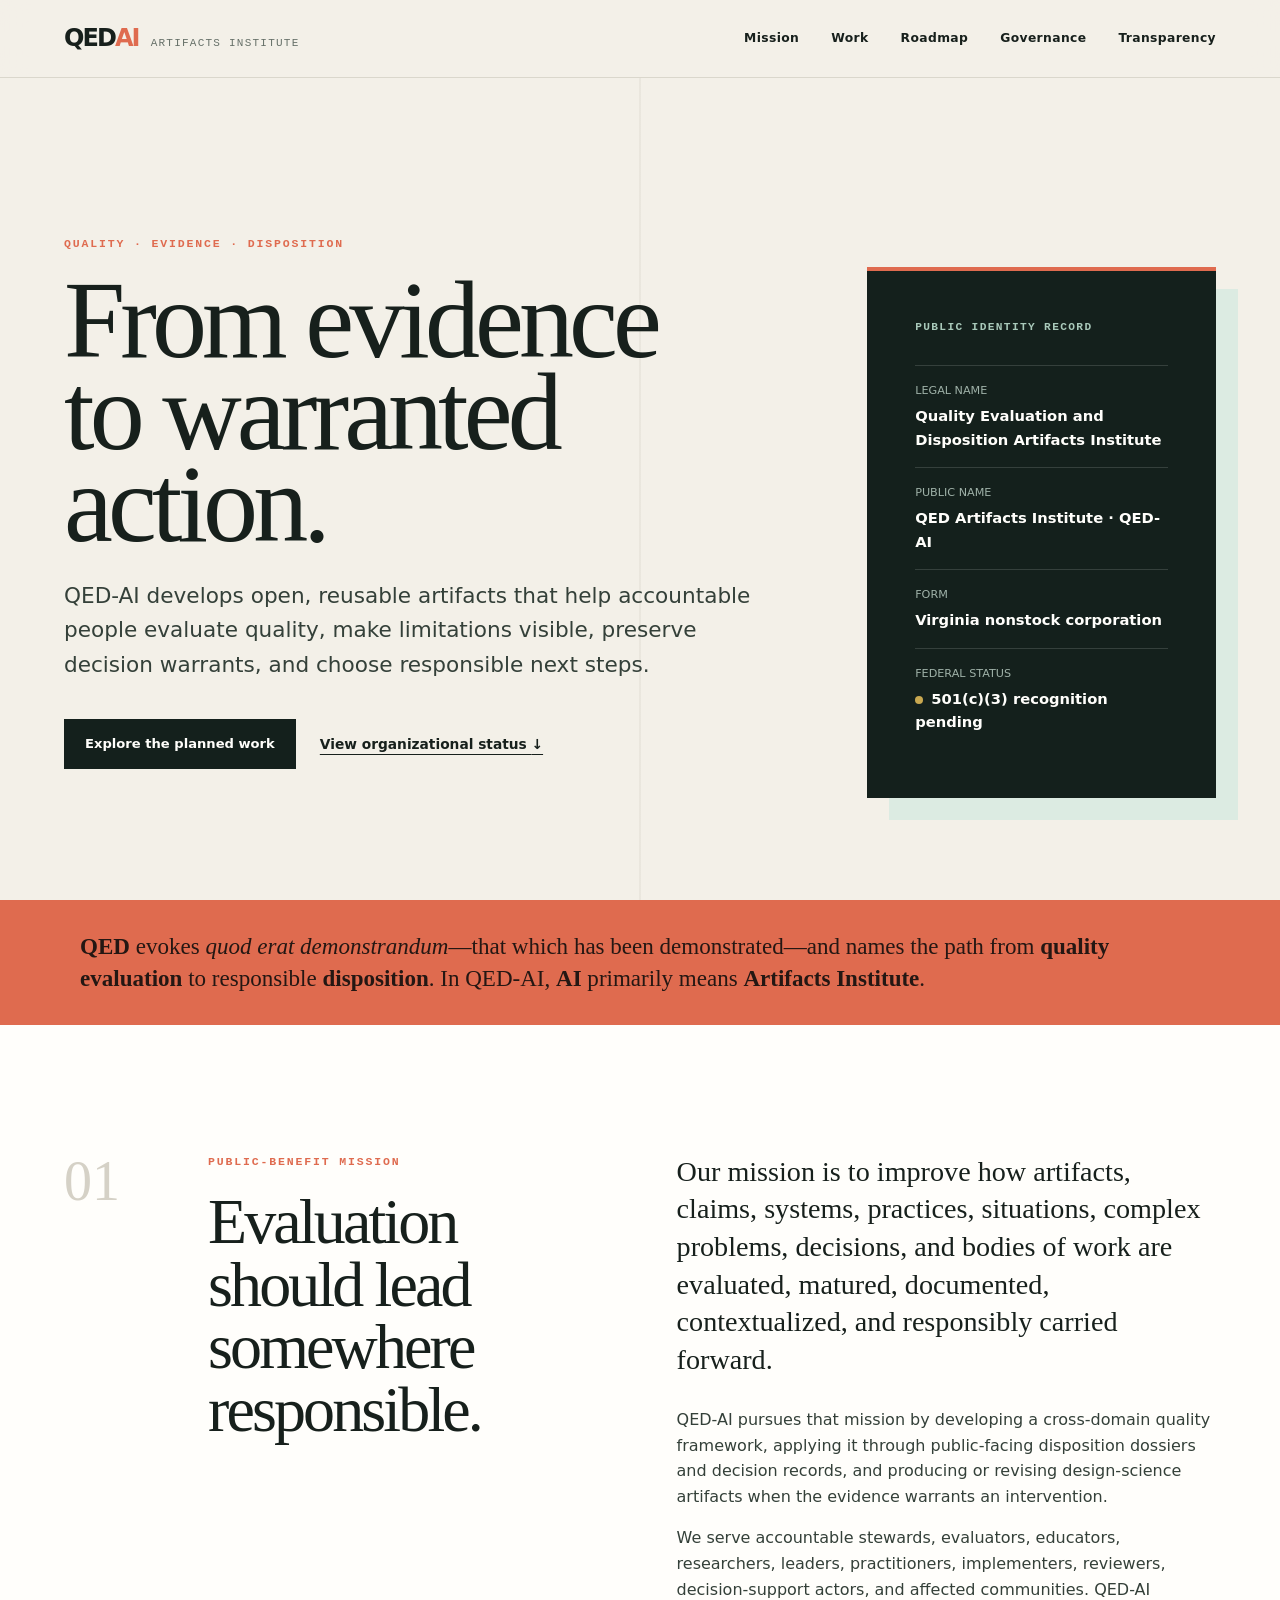
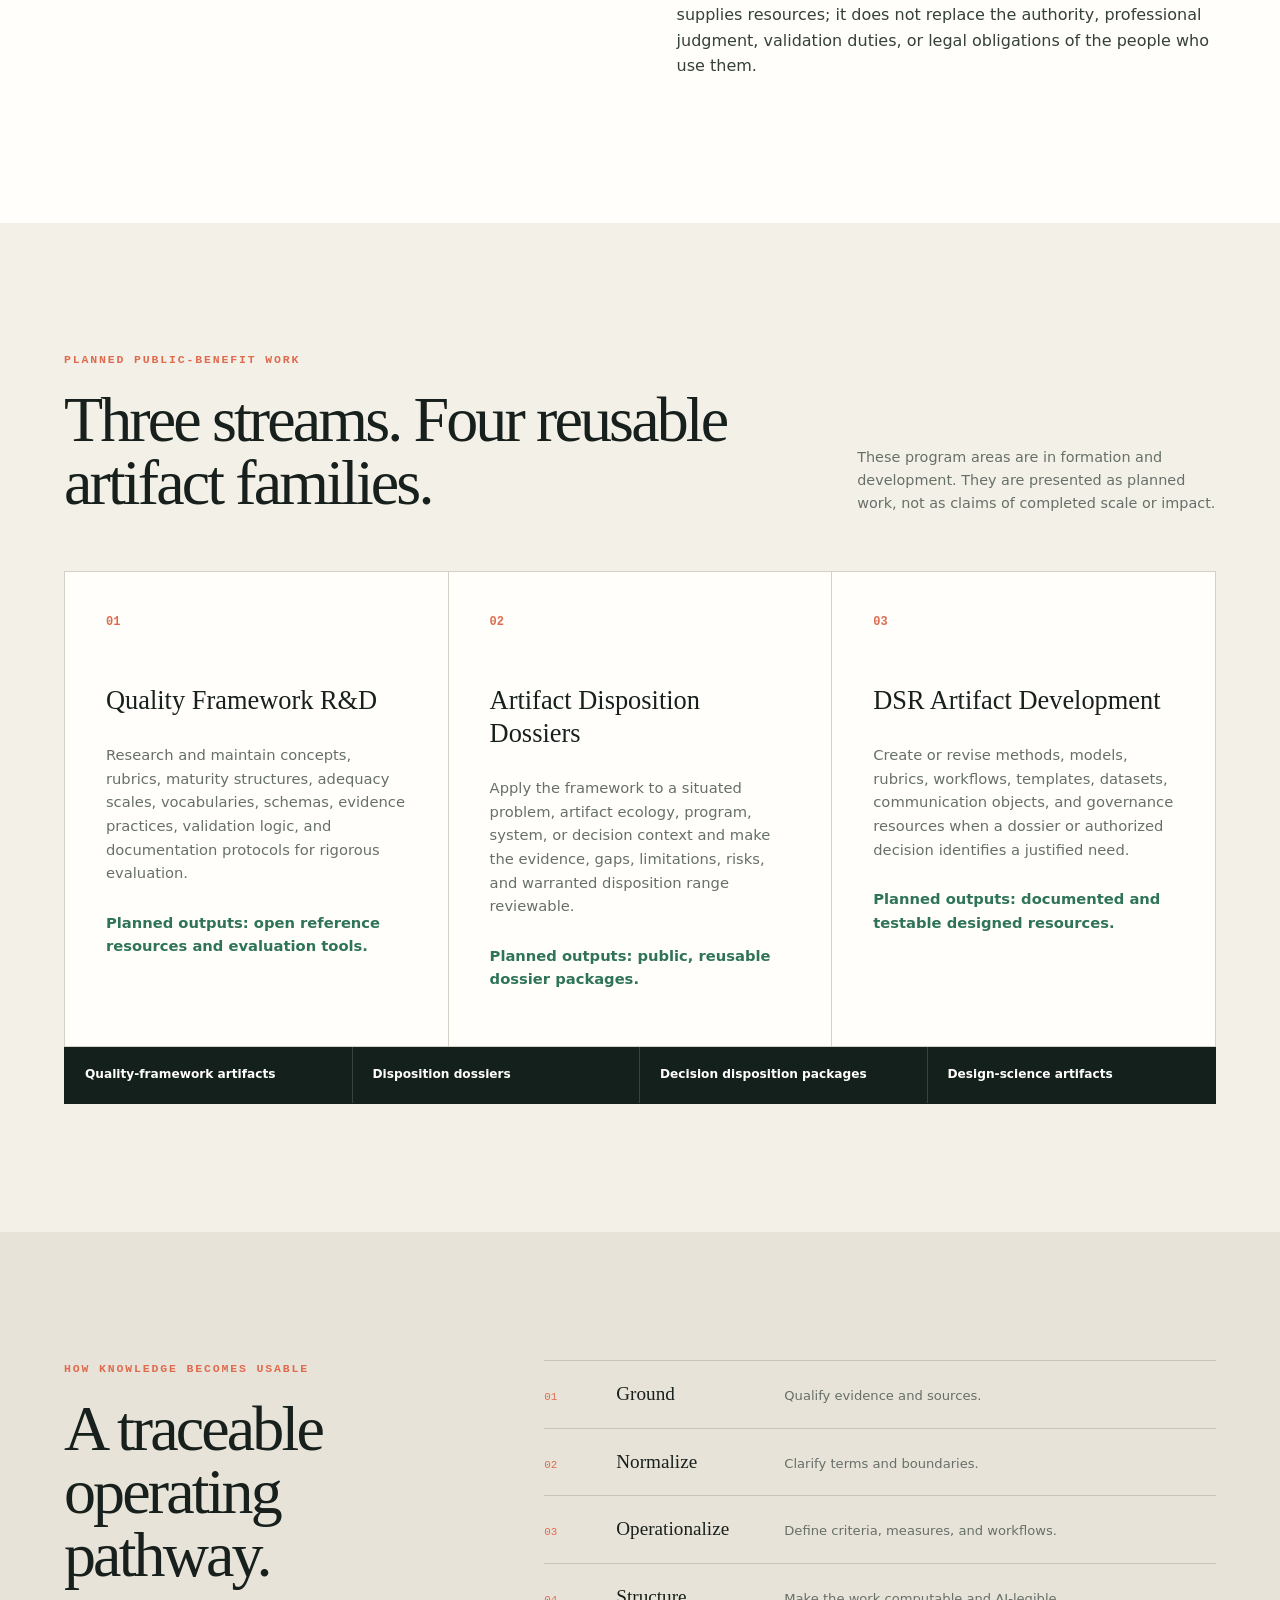
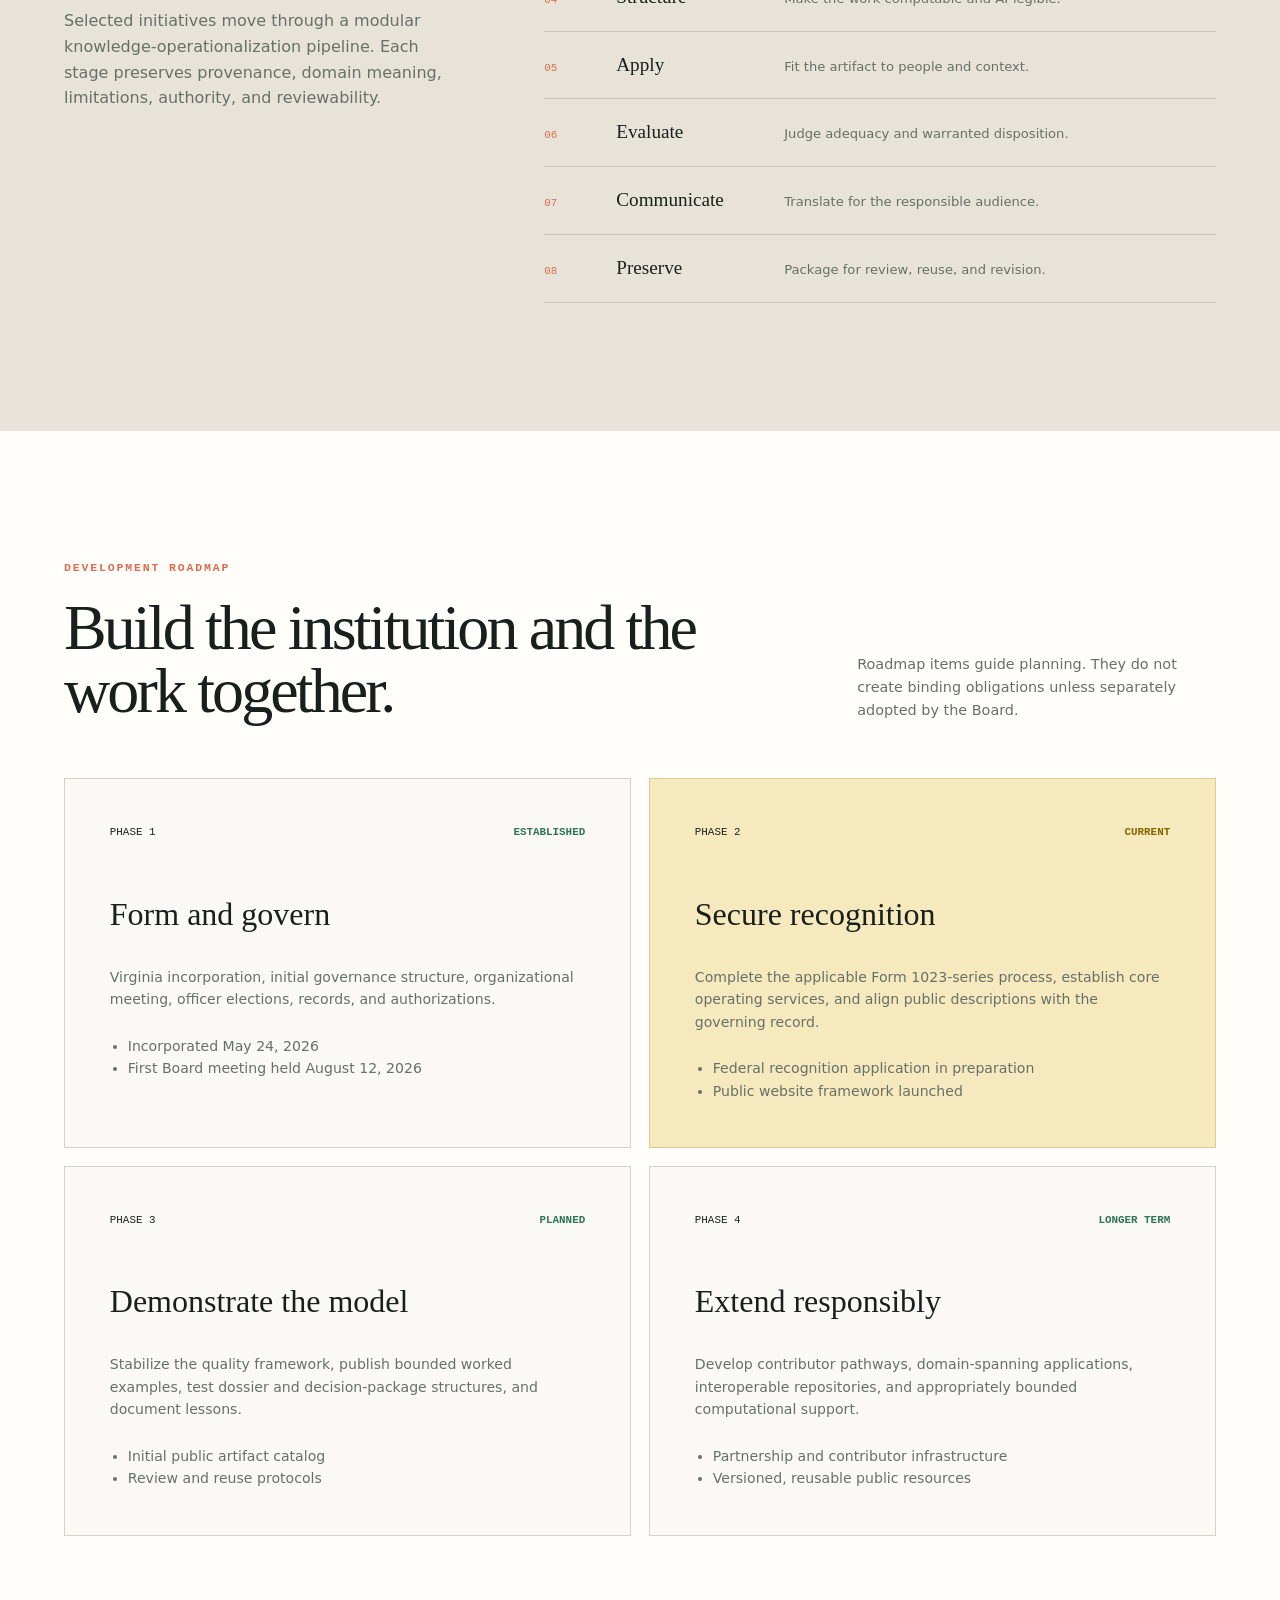
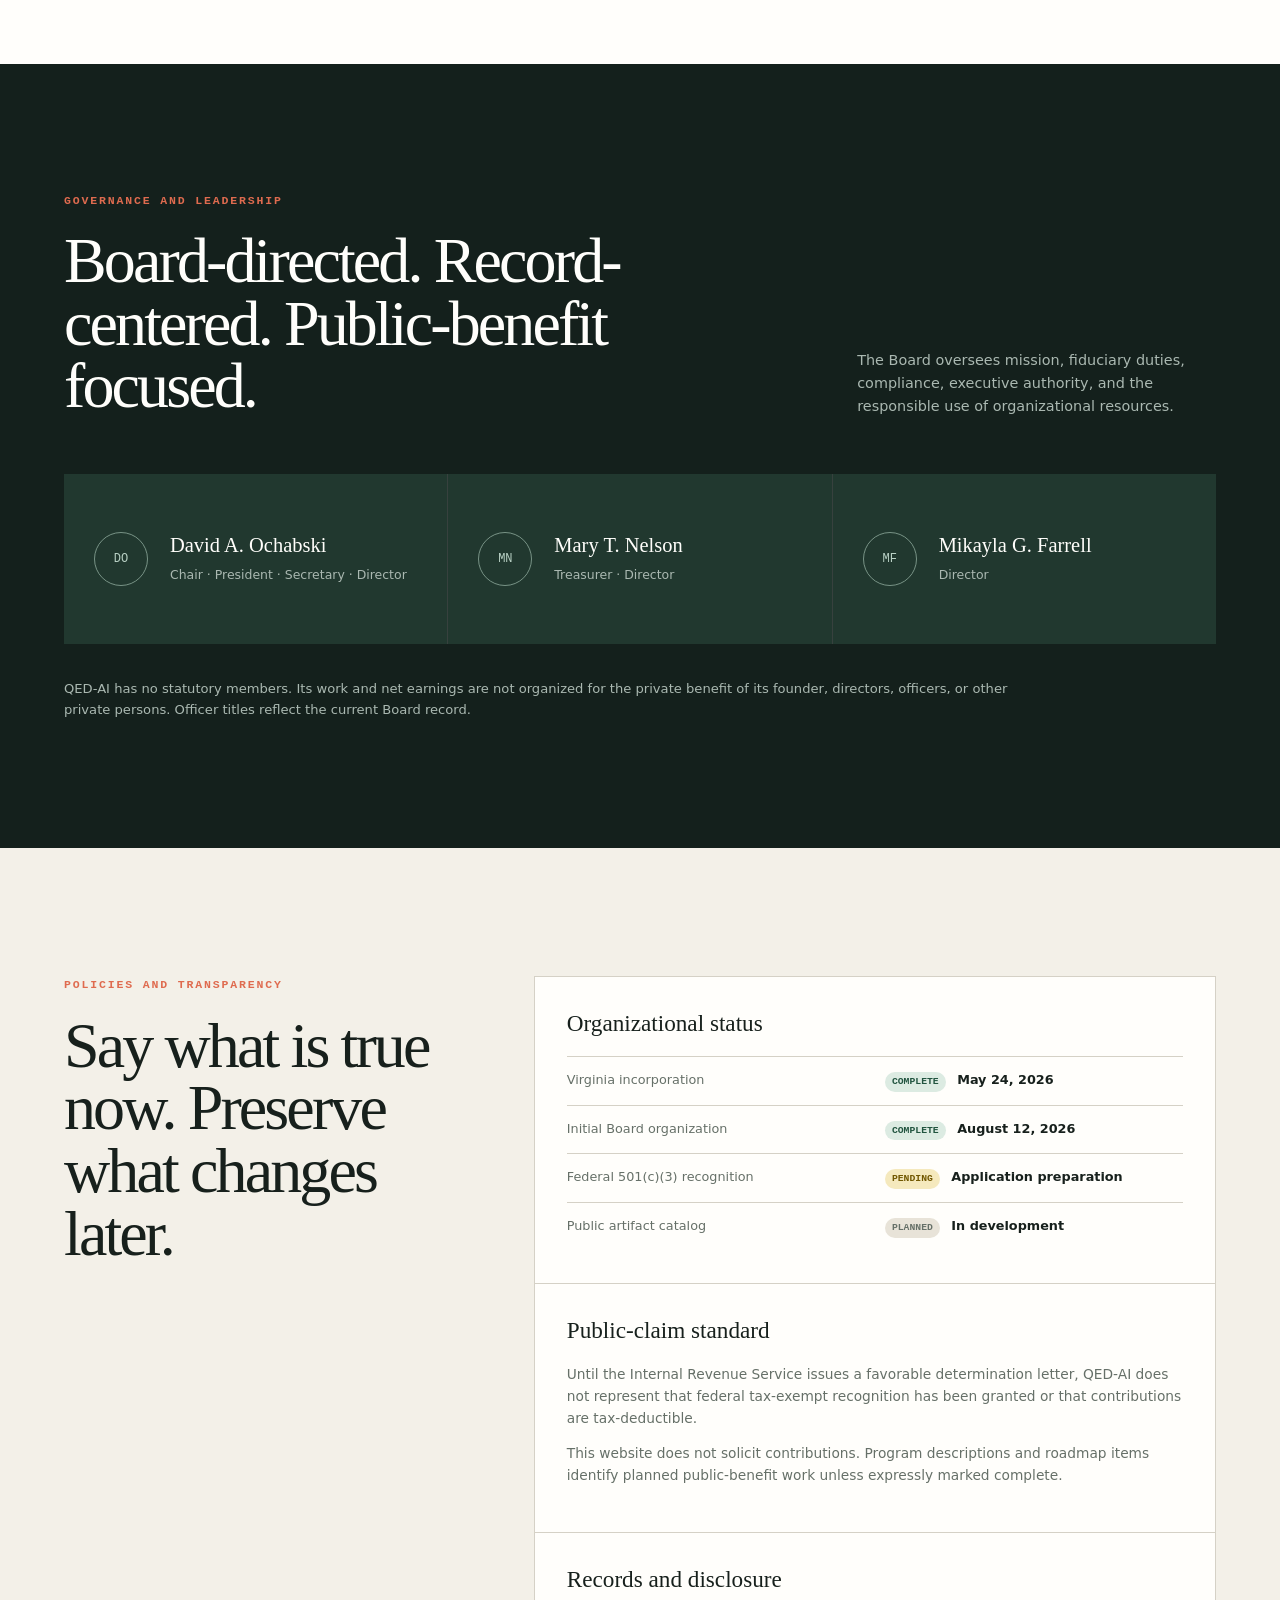
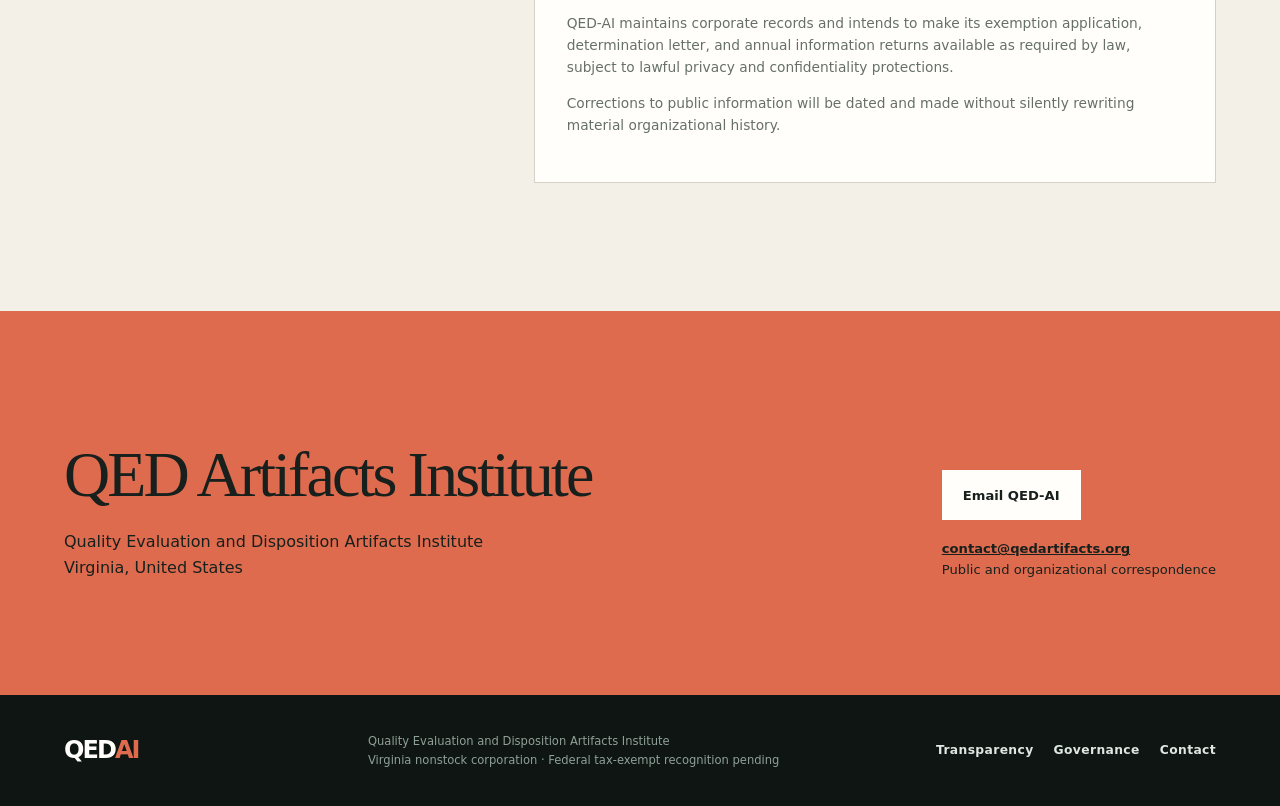
==== commit f3d5d65a: "Reduce public location precision" ====
--- a/index.html
+++ b/index.html
@@ -20,7 +20,7 @@
     "alternateName": ["QED-AI", "QED Artifacts Institute"],
     "url": "https://qedartifacts.org/",
     "foundingDate": "2026-05-24",
-    "location": {"@type": "Place", "address": {"@type": "PostalAddress", "addressLocality": "Lynchburg", "addressRegion": "VA", "addressCountry": "US"}},
+    "areaServed": {"@type": "AdministrativeArea", "name": "Virginia, United States"},
     "sameAs": ["https://github.com/dochabski/qedartifacts-site"]
   }
   </script>
@@ -120,7 +120,7 @@
     </section>
 
     <section class="contact-section" id="contact">
-      <div><p class="eyebrow">Public correspondence</p><h2>QED Artifacts Institute</h2><p>Quality Evaluation and Disposition Artifacts Institute<br>Lynchburg, Virginia, United States</p></div>
+      <div><p class="eyebrow">Public correspondence</p><h2>QED Artifacts Institute</h2><p>Quality Evaluation and Disposition Artifacts Institute<br>Virginia, United States</p></div>
       <div class="contact-actions"><a class="button light-button" href="mailto:contact@qedartifacts.org">Email QED-AI</a><p><a href="mailto:contact@qedartifacts.org"><strong>contact@qedartifacts.org</strong></a><br>Public and organizational correspondence</p></div>
     </section>
   </main>
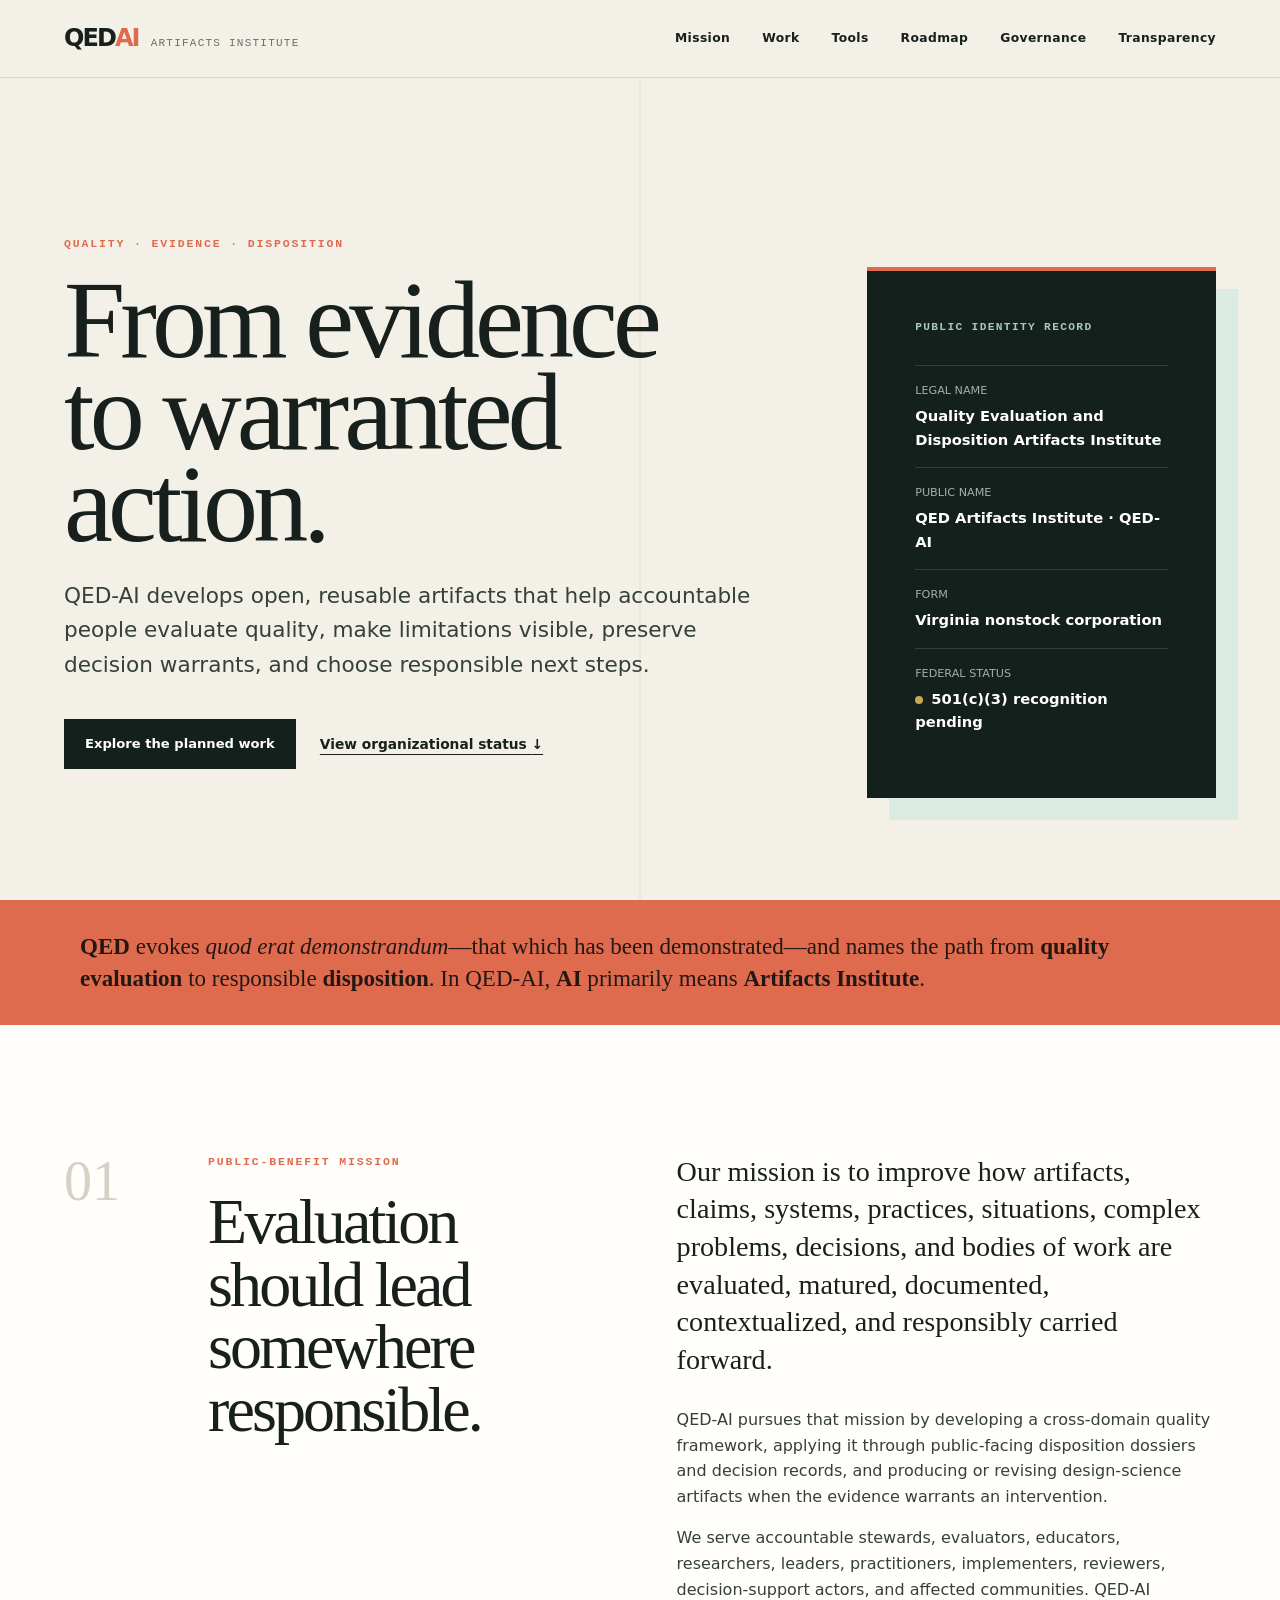
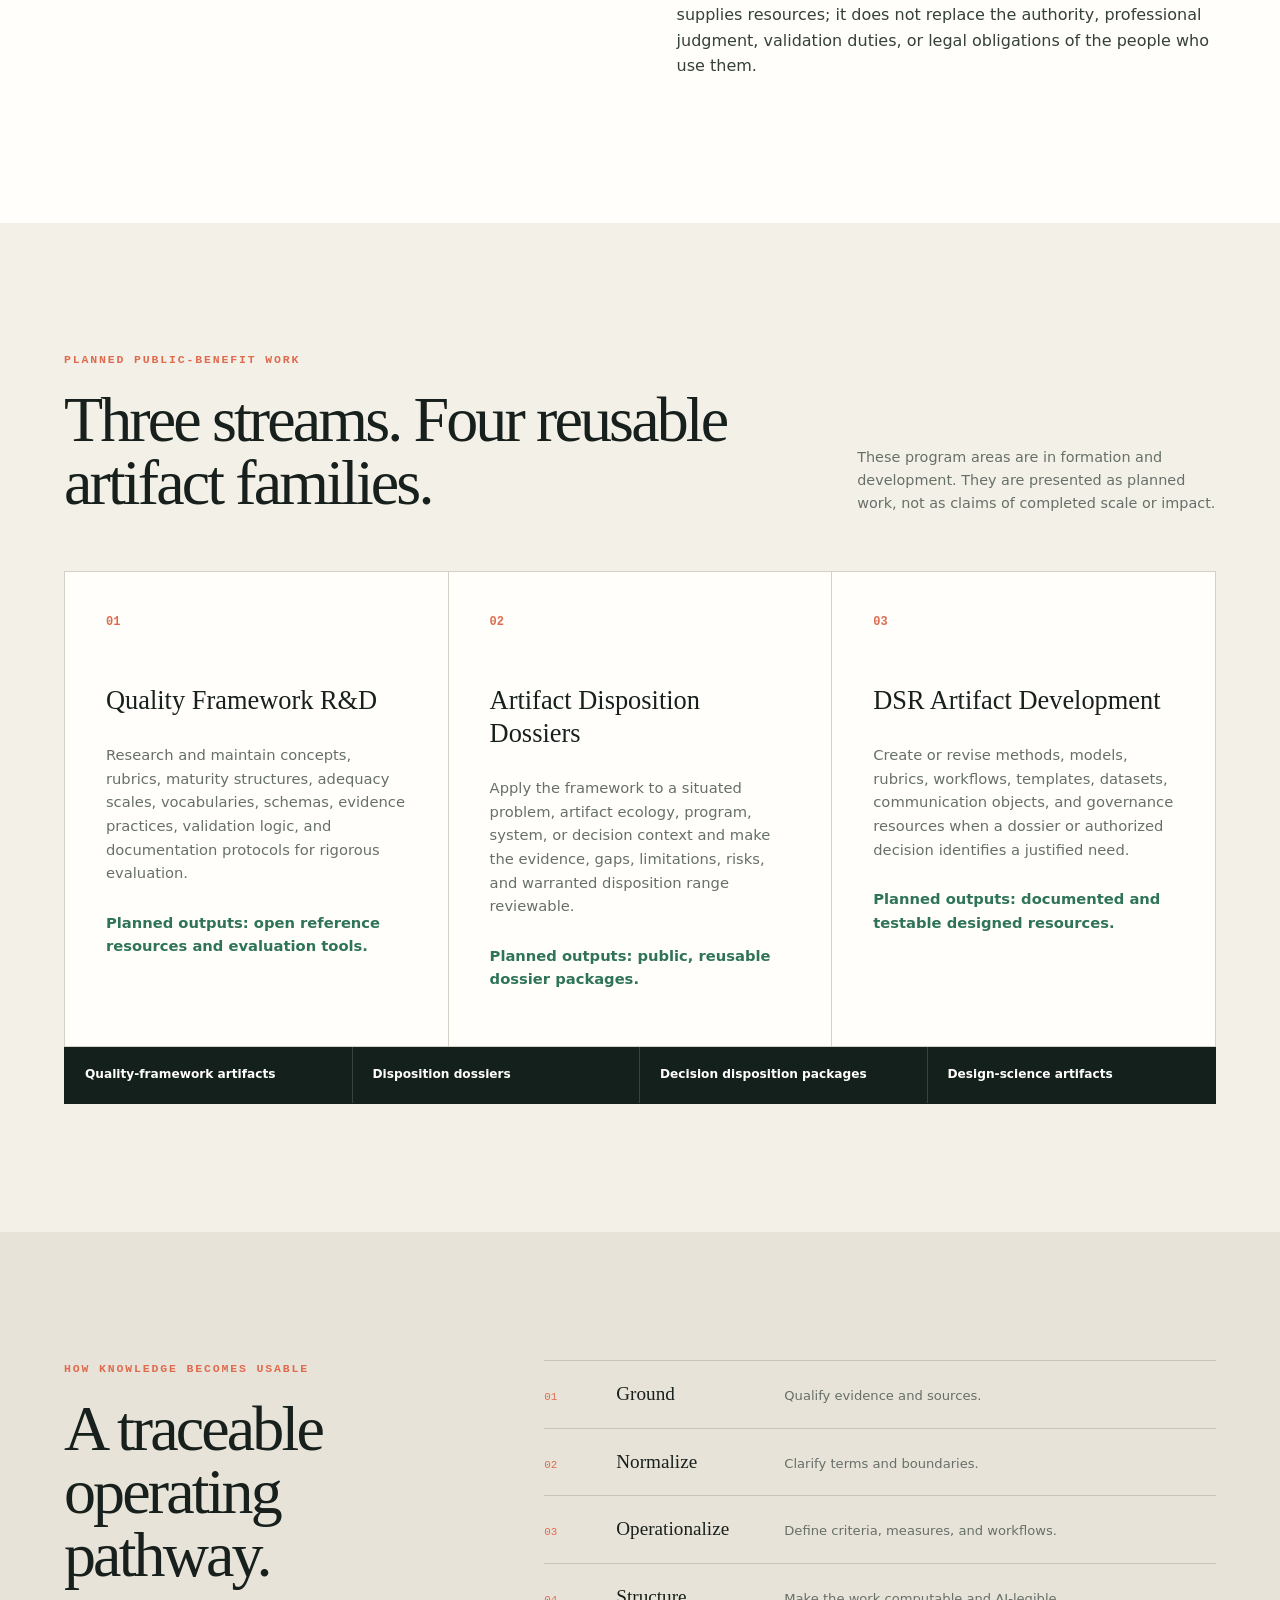
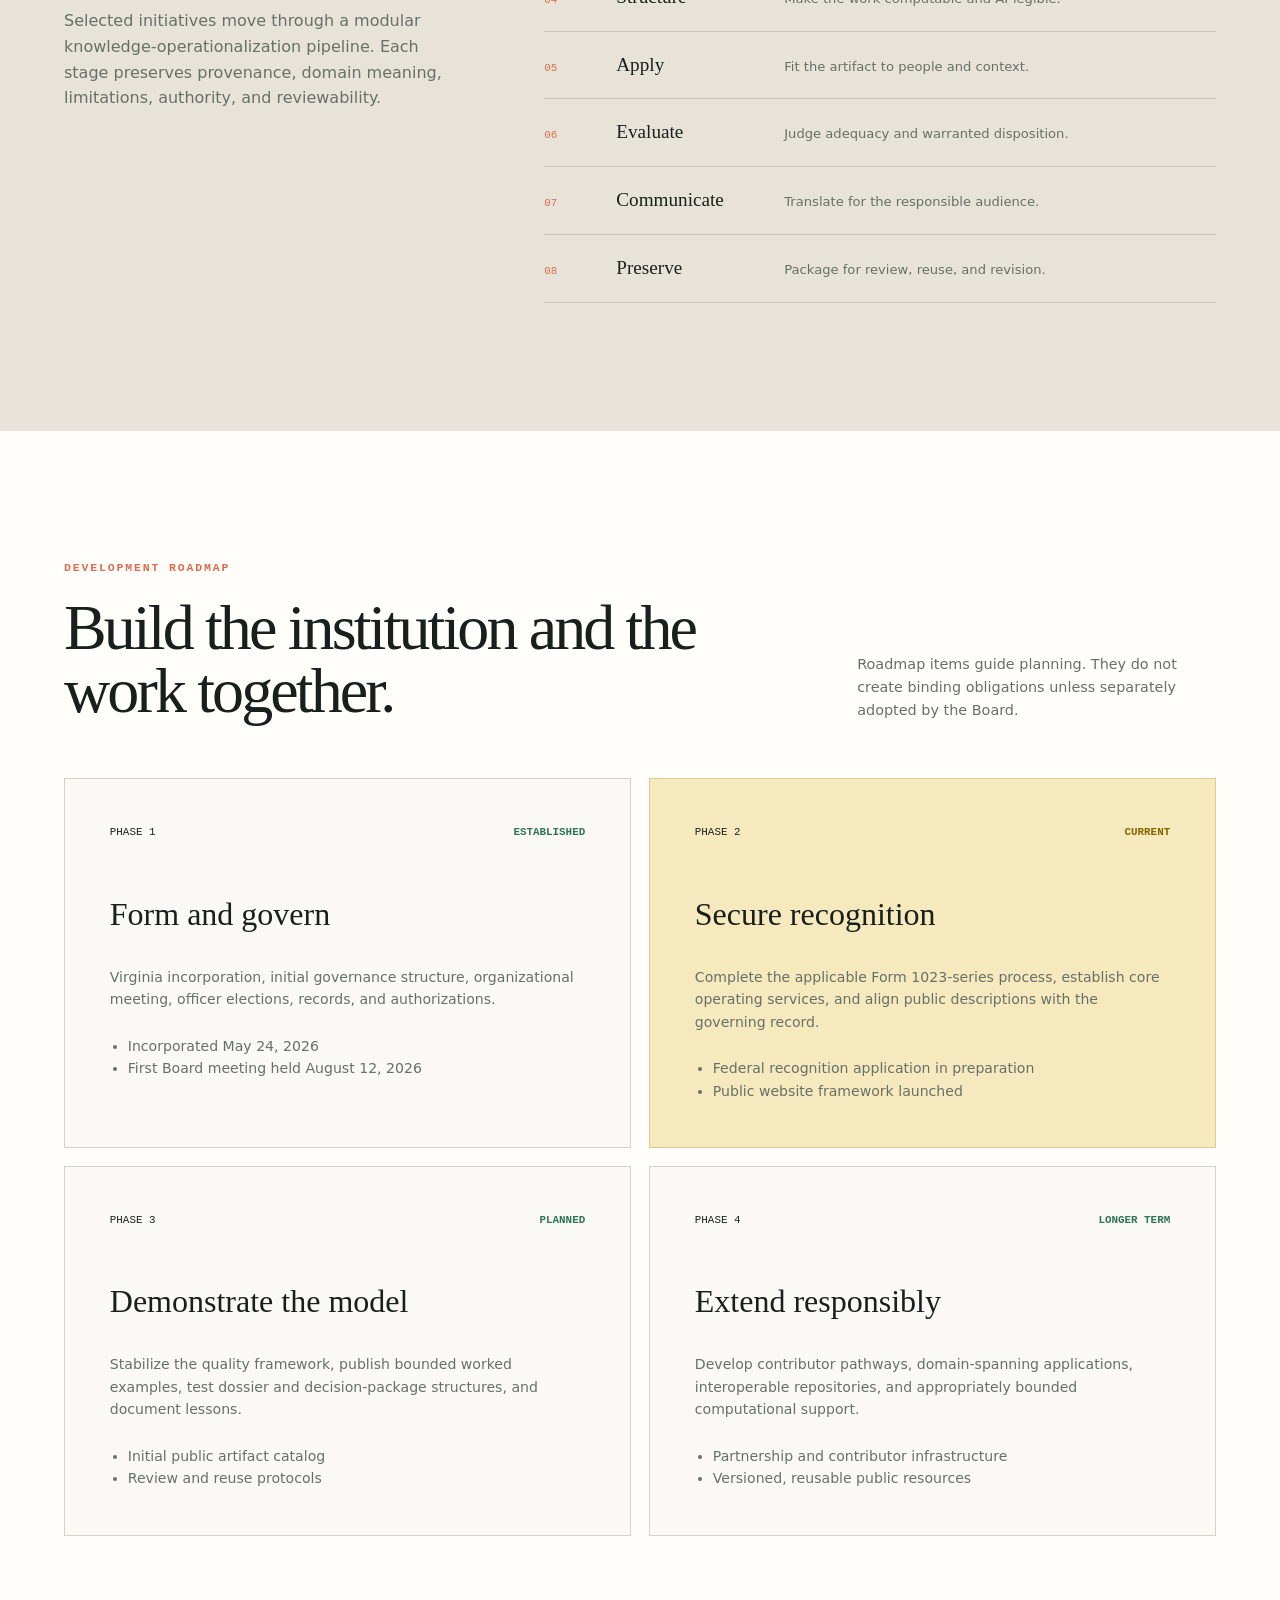
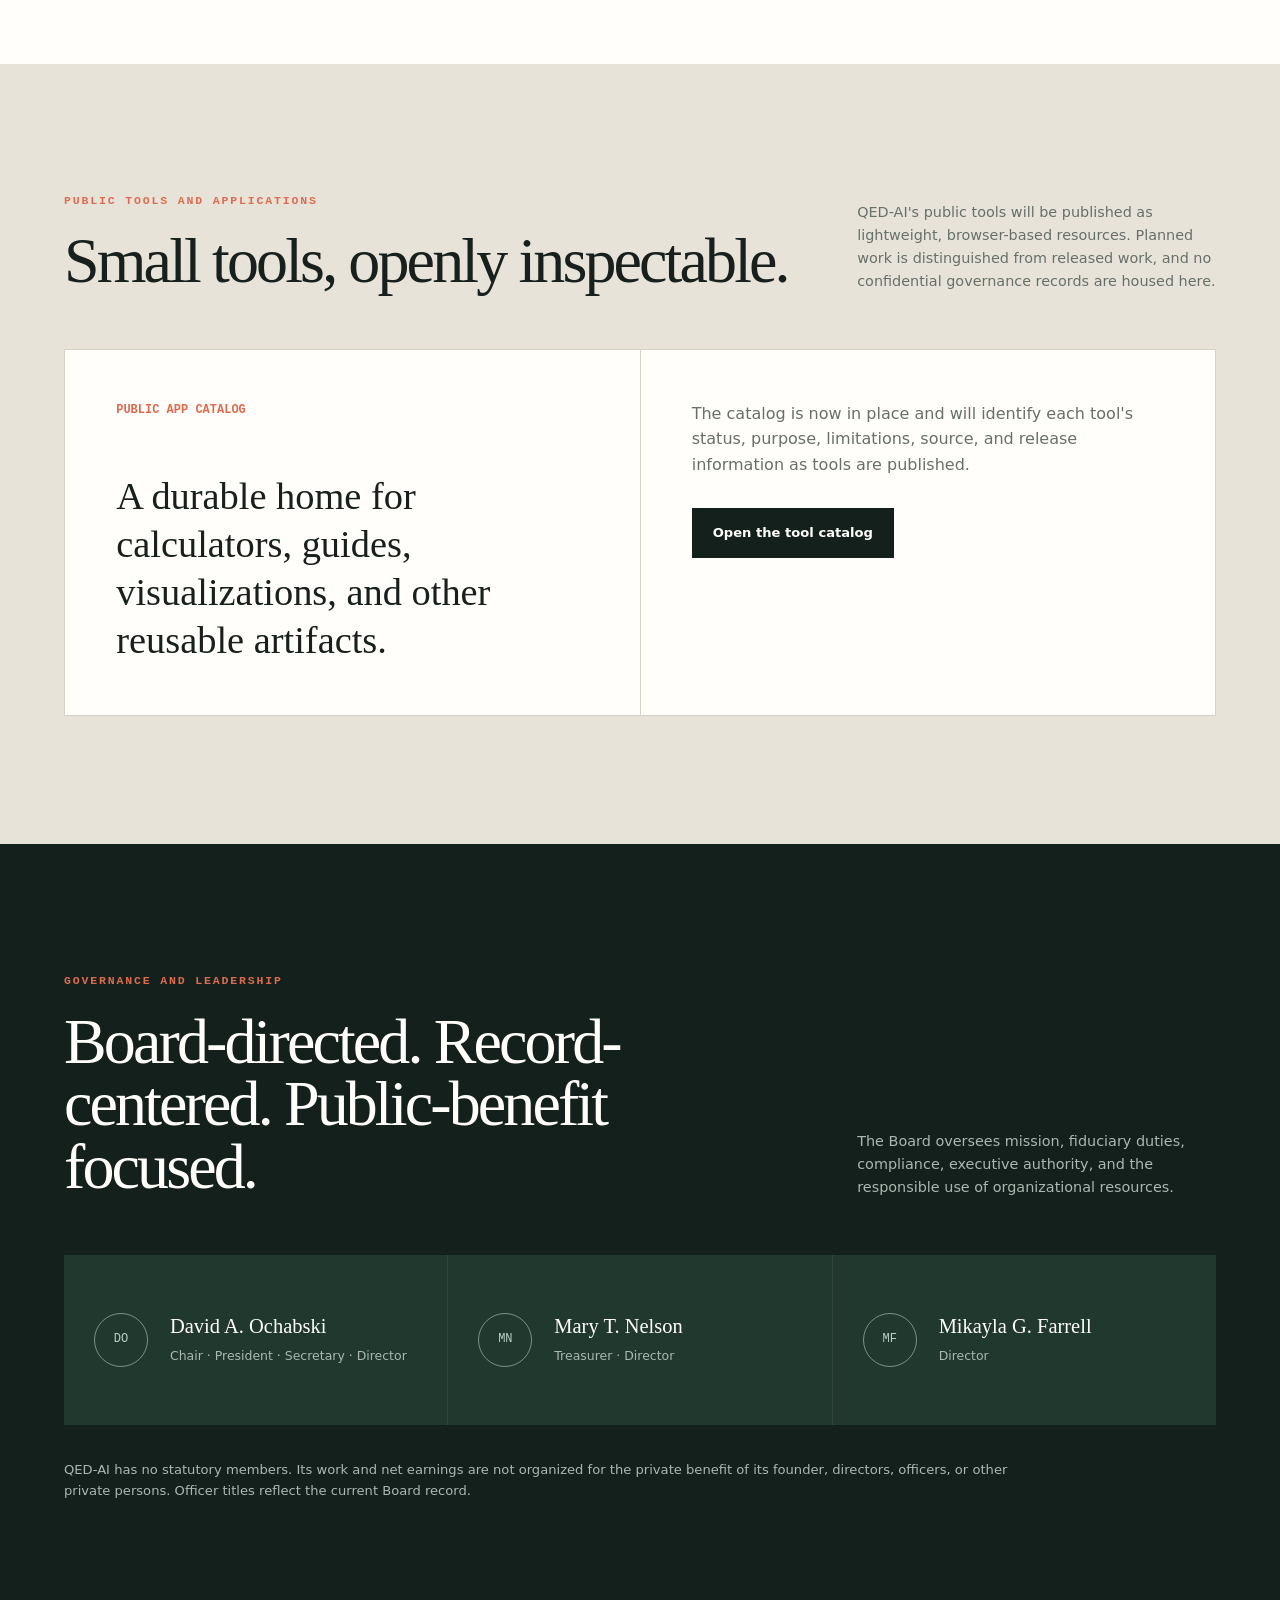
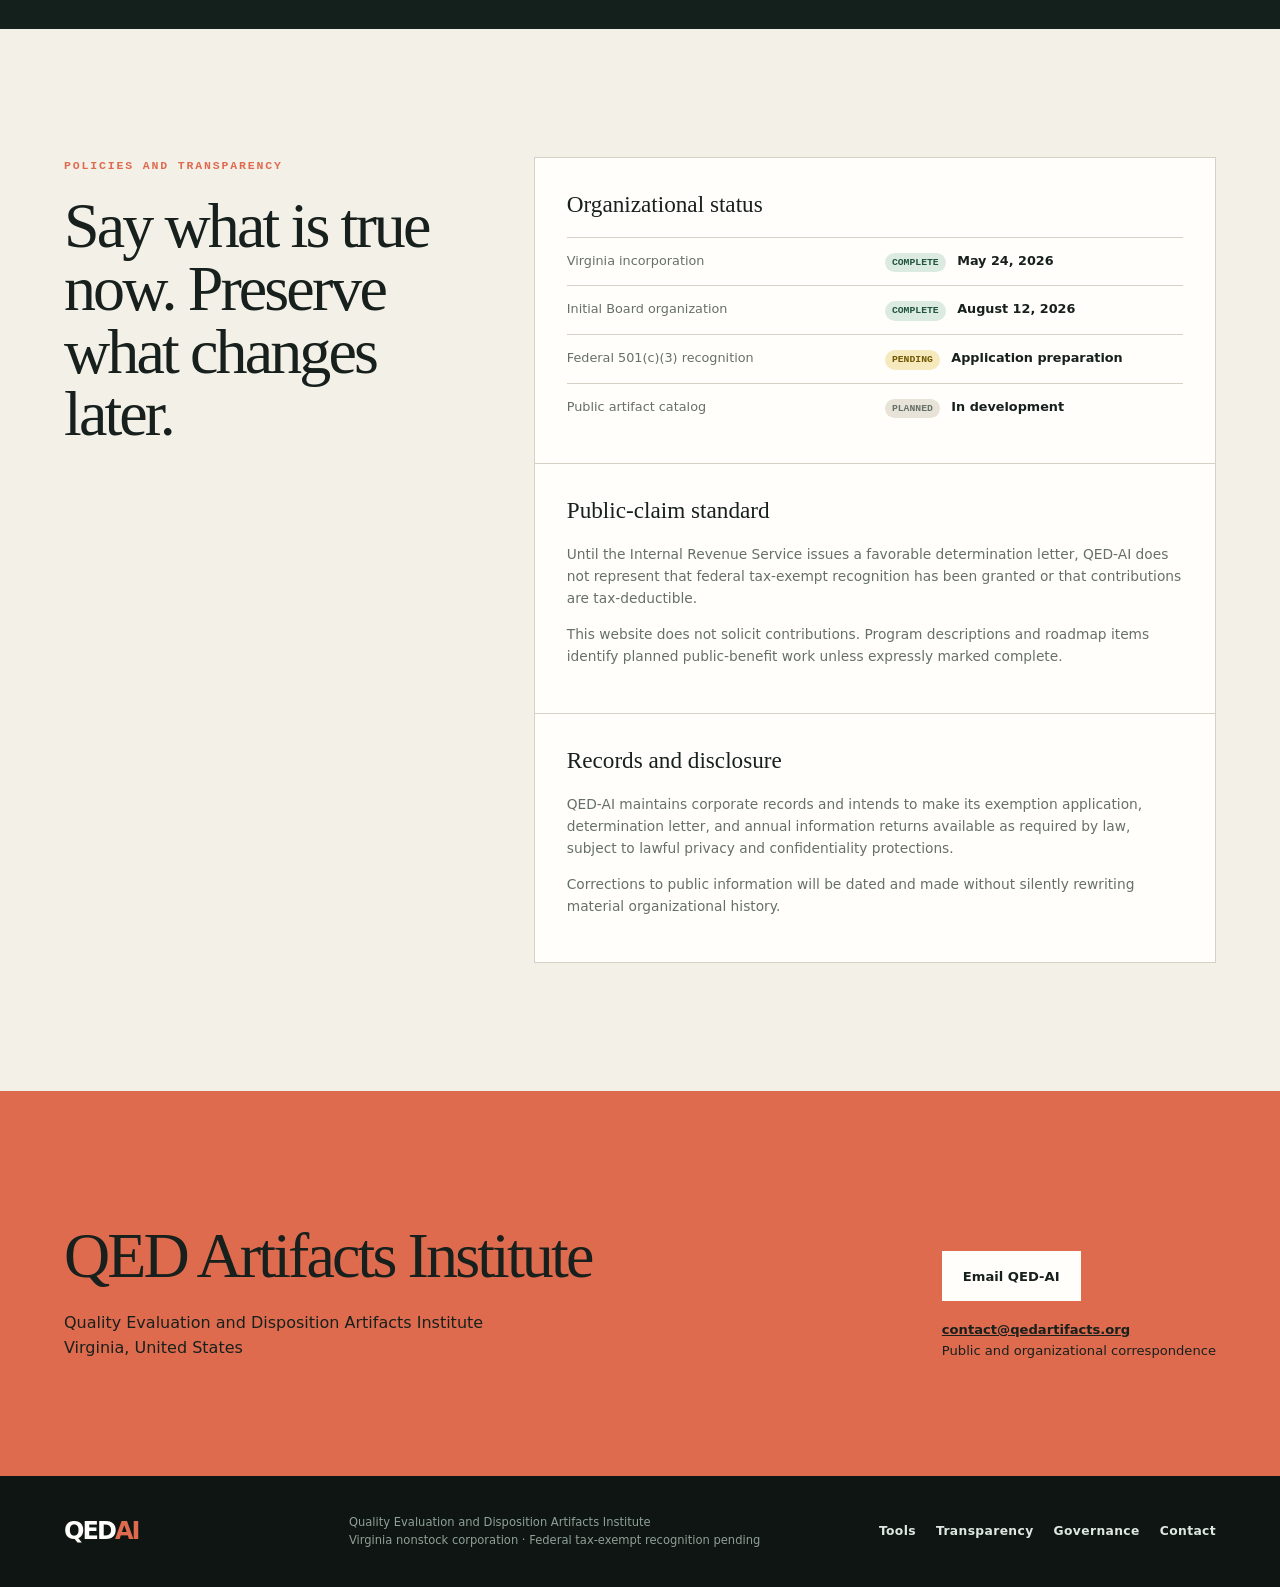
==== commit 8fc7a2ca: "Add modular public app catalog and placement policy" ====
--- a/index.html
+++ b/index.html
@@ -21,7 +21,7 @@
     "url": "https://qedartifacts.org/",
     "foundingDate": "2026-05-24",
     "areaServed": {"@type": "AdministrativeArea", "name": "Virginia, United States"},
-    "sameAs": ["https://github.com/dochabski/qedartifacts-site"]
+    "sameAs": ["https://github.com/qed-artifacts"]
   }
   </script>
 </head>
@@ -33,7 +33,7 @@
       <span class="brand-name">Artifacts Institute</span>
     </a>
     <nav aria-label="Primary navigation">
-      <a href="#mission">Mission</a><a href="#work">Work</a><a href="#roadmap">Roadmap</a><a href="#governance">Governance</a><a href="#transparency">Transparency</a>
+      <a href="#mission">Mission</a><a href="#work">Work</a><a href="apps/">Tools</a><a href="#roadmap">Roadmap</a><a href="#governance">Governance</a><a href="#transparency">Transparency</a>
     </nav>
   </header>
 
@@ -100,6 +100,17 @@
       </div>
     </section>
 
+    <section class="section tools-section" id="tools">
+      <div class="section-topline">
+        <div><p class="eyebrow">Public tools and applications</p><h2>Small tools, openly inspectable.</h2></div>
+        <p class="section-note">QED-AI's public tools will be published as lightweight, browser-based resources. Planned work is distinguished from released work, and no confidential governance records are housed here.</p>
+      </div>
+      <div class="tools-callout">
+        <div><span class="card-number">PUBLIC APP CATALOG</span><h3>A durable home for calculators, guides, visualizations, and other reusable artifacts.</h3></div>
+        <div><p>The catalog is now in place and will identify each tool's status, purpose, limitations, source, and release information as tools are published.</p><a class="button" href="apps/">Open the tool catalog</a></div>
+      </div>
+    </section>
+
     <section class="section governance-section" id="governance">
       <div class="section-topline light"><div><p class="eyebrow">Governance and leadership</p><h2>Board-directed. Record-centered. Public-benefit focused.</h2></div><p class="section-note">The Board oversees mission, fiduciary duties, compliance, executive authority, and the responsible use of organizational resources.</p></div>
       <div class="people-grid">
@@ -128,7 +139,7 @@
   <footer>
     <a class="brand footer-brand" href="#top"><span class="brand-mark">QED<span>AI</span></span></a>
     <p>Quality Evaluation and Disposition Artifacts Institute<br>Virginia nonstock corporation · Federal tax-exempt recognition pending</p>
-    <div><a href="#transparency">Transparency</a><a href="#governance">Governance</a><a href="#contact">Contact</a></div>
+    <div><a href="apps/">Tools</a><a href="#transparency">Transparency</a><a href="#governance">Governance</a><a href="#contact">Contact</a></div>
   </footer>
 </body>
 </html>
--- a/assets/styles.css
+++ b/assets/styles.css
@@ -2,3 +2,10 @@
 @media(max-width:980px){.site-header{align-items:flex-start;gap:18px;padding-top:18px;padding-bottom:16px}nav{flex-wrap:wrap;justify-content:flex-end}.brand-name{display:none}.hero{grid-template-columns:1fr;gap:64px;min-height:0;background:var(--paper)}.hero-copy{padding-right:0}.hero-record{max-width:620px;margin:0}.split{grid-template-columns:54px 1fr}.split .section-body{grid-column:2}.stream-grid{grid-template-columns:1fr}.stream-grid article{min-height:auto}.card-number{margin-bottom:26px}.artifact-strip{grid-template-columns:repeat(2,1fr)}.artifact-strip span:nth-child(2){border-right:0}.artifact-strip span:nth-child(-n+2){border-bottom:1px solid rgba(255,255,255,.16)}.pipeline-section,.transparency-section{grid-template-columns:1fr}.people-grid{grid-template-columns:1fr}.people-grid article{min-height:130px}}
 @media(max-width:720px){.site-header{position:relative;display:block}.brand{margin-bottom:14px}nav{justify-content:flex-start;gap:12px 20px}nav a{font-size:.7rem}h1{font-size:clamp(3.4rem,18vw,5.2rem)}.hero{padding-top:60px}.section-topline,.contact-section{grid-template-columns:1fr;gap:28px}.split{display:block}.section-index{margin-bottom:28px}.section-heading{margin-bottom:32px}.artifact-strip,.roadmap-grid{grid-template-columns:1fr}.artifact-strip span{border-right:0;border-bottom:1px solid rgba(255,255,255,.16)}.artifact-strip span:last-child{border-bottom:0}.pipeline-list li{grid-template-columns:38px 105px 1fr;gap:10px}.status-list div{grid-template-columns:1fr;gap:5px}.contact-actions{justify-self:start}footer{grid-template-columns:1fr}footer div{justify-content:flex-start}}
 @media(prefers-reduced-motion:reduce){html{scroll-behavior:auto}}
+.tools-section{background:var(--paper-deep)}
+.tools-callout{display:grid;grid-template-columns:1fr 1fr;gap:1px;border:1px solid var(--line);background:var(--line)}
+.tools-callout>div{padding:clamp(28px,4vw,52px);background:var(--white)}
+.tools-callout h3{max-width:650px;margin:0;font-family:var(--serif);font-size:clamp(1.7rem,3vw,2.7rem);font-weight:400}
+.tools-callout p{max-width:620px;color:var(--muted)}
+.tools-callout .button{margin-top:14px}
+@media(max-width:980px){.tools-callout{grid-template-columns:1fr}}
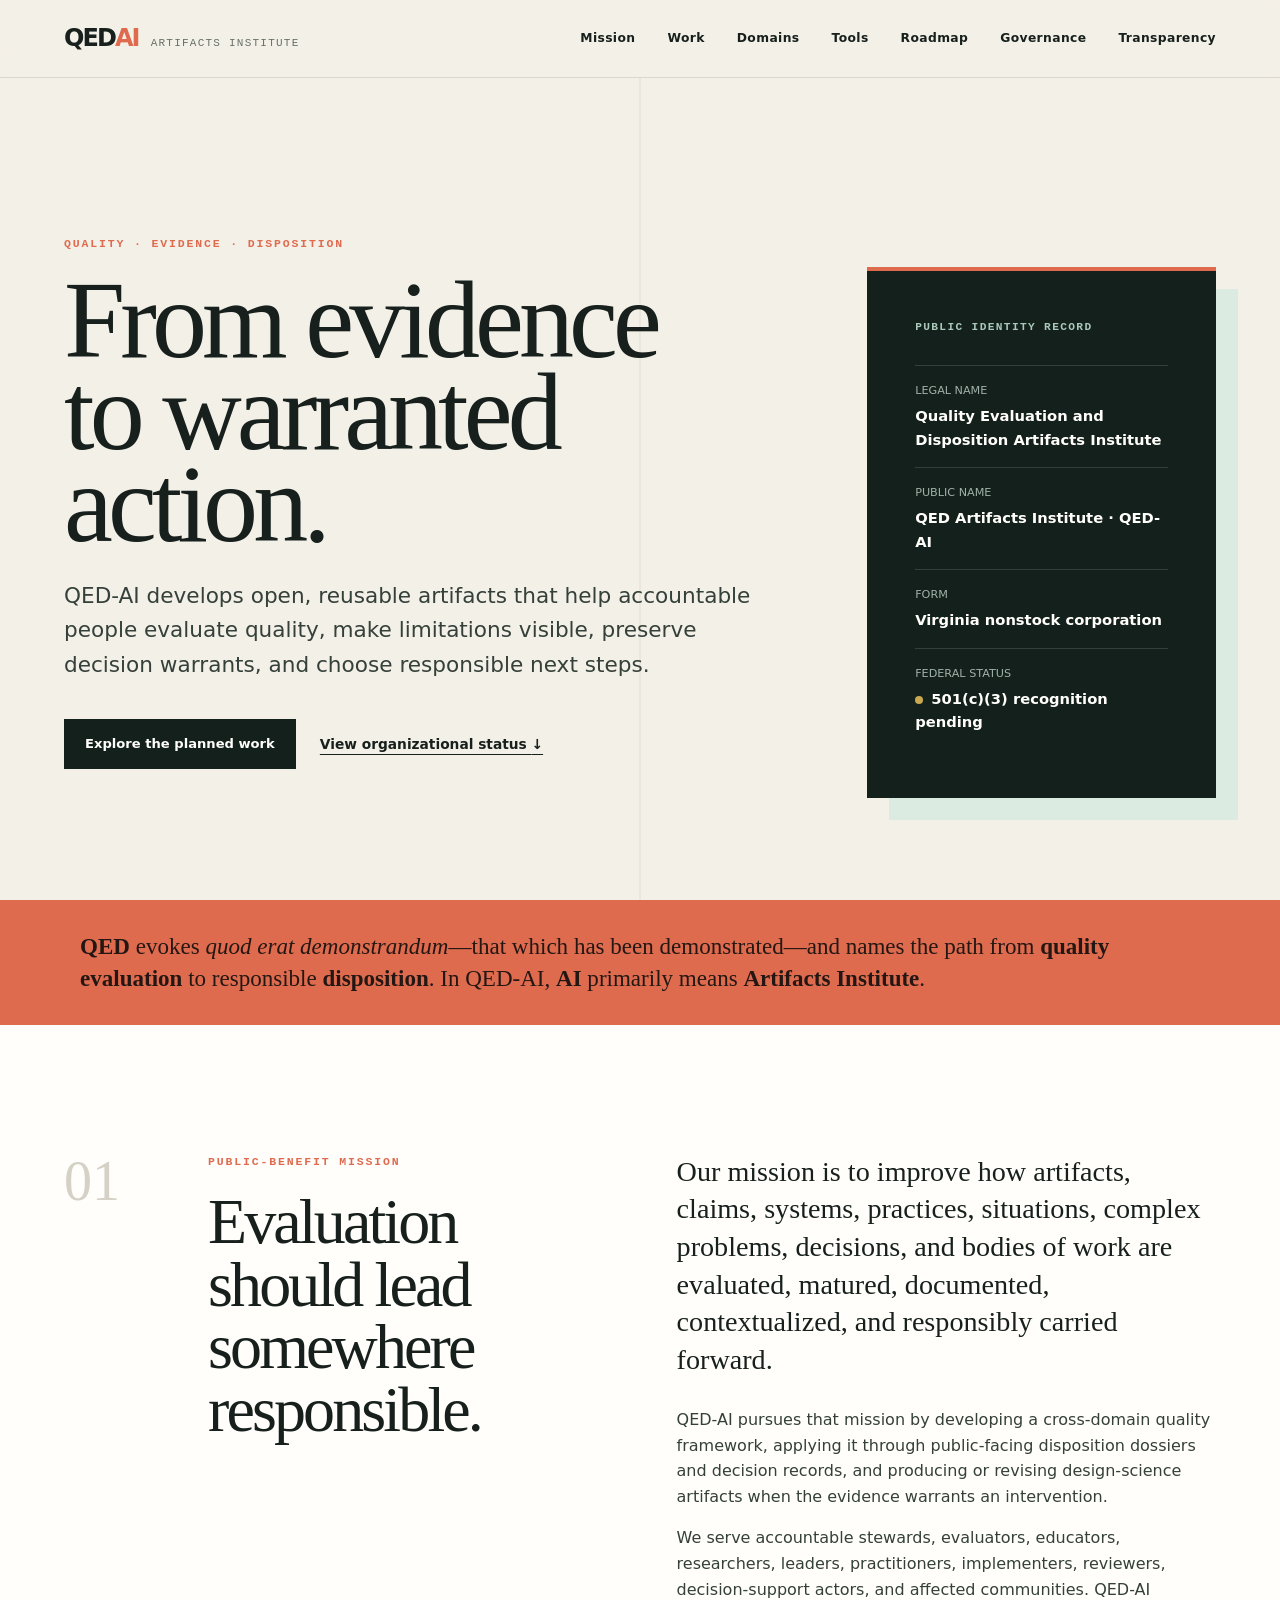
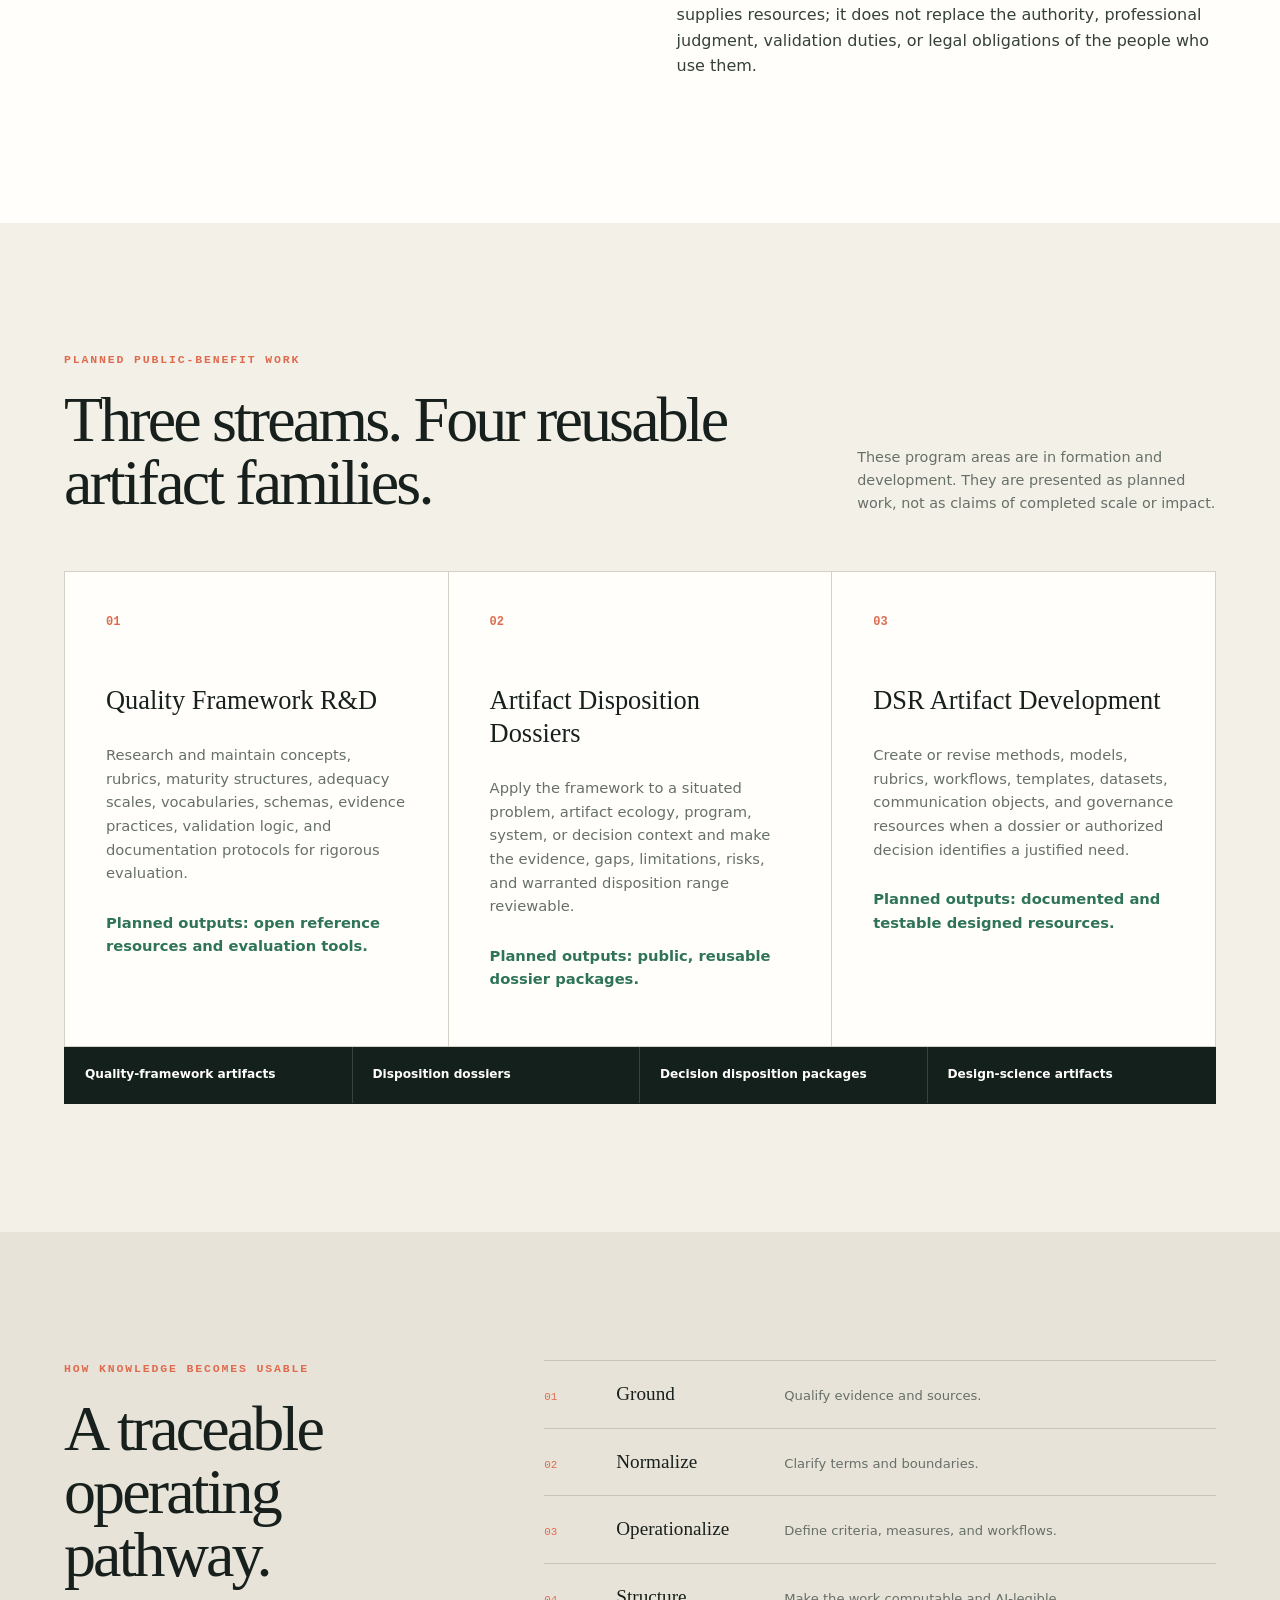
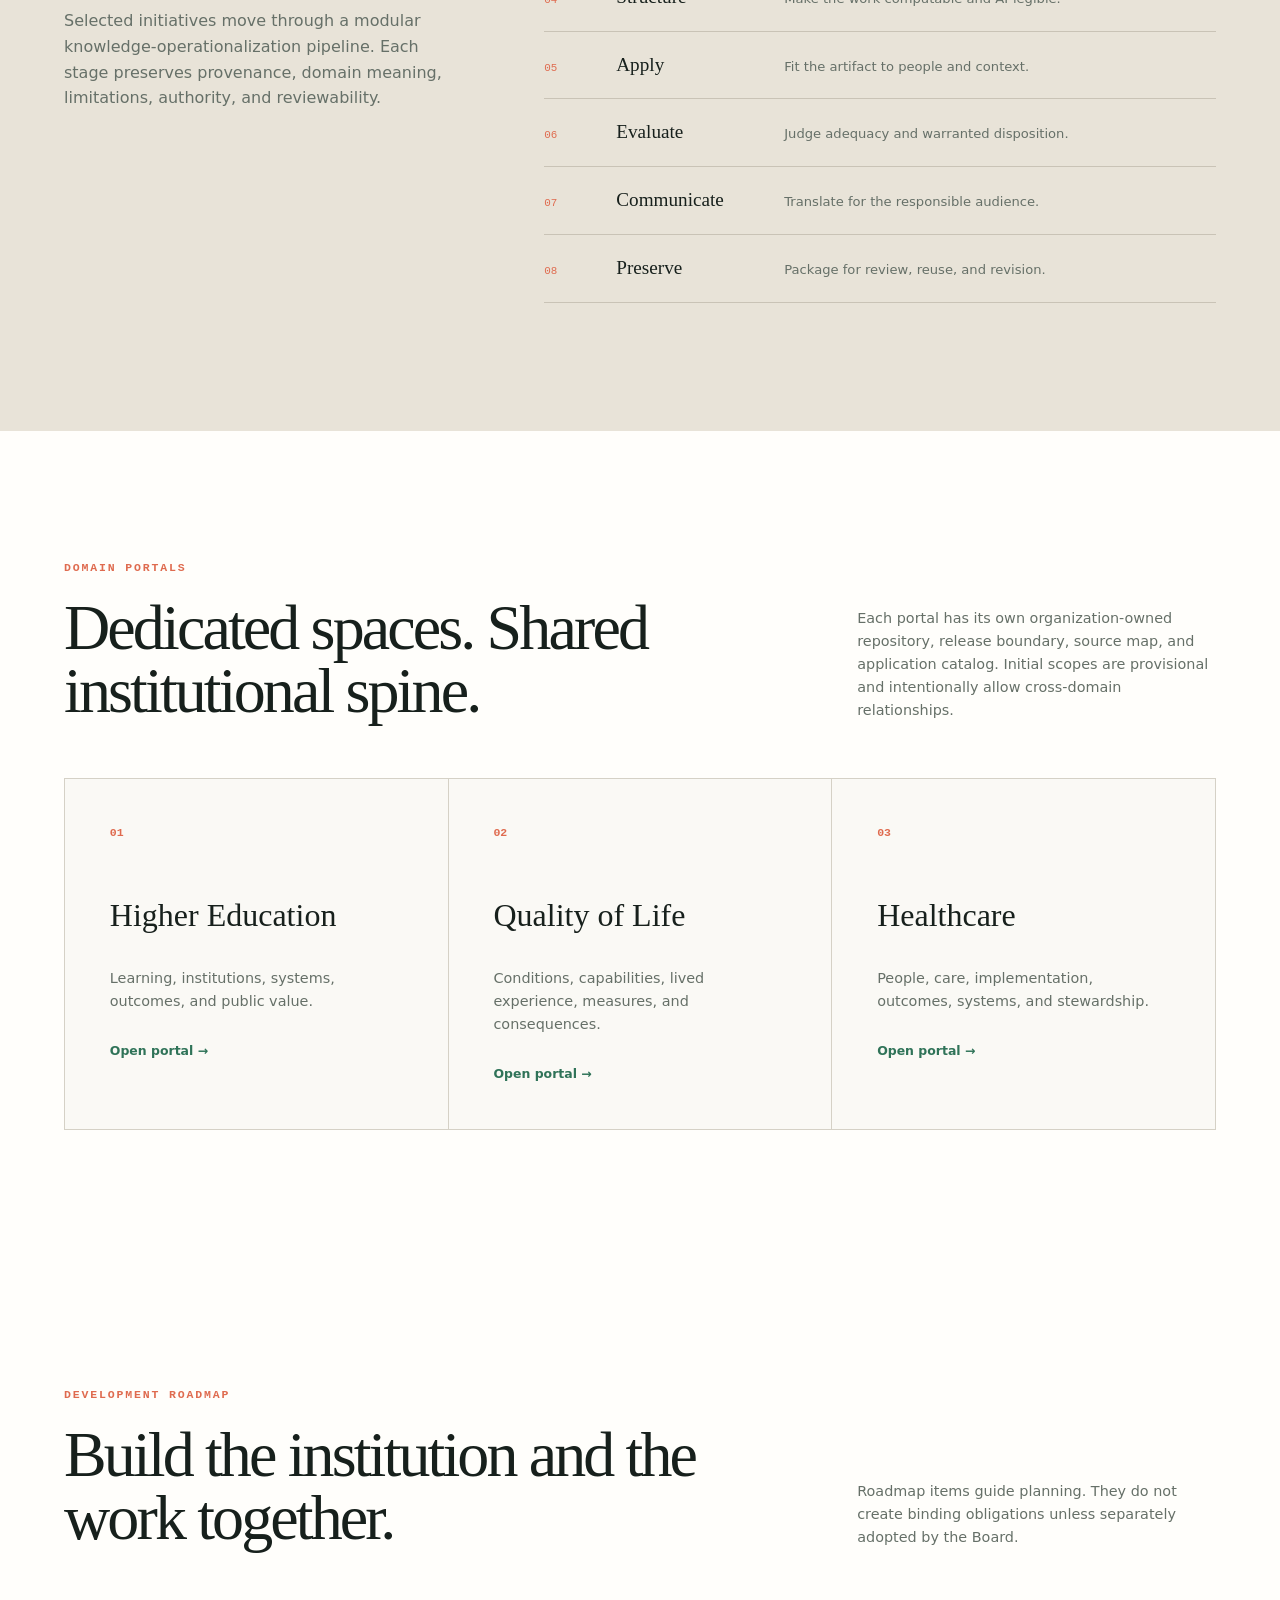
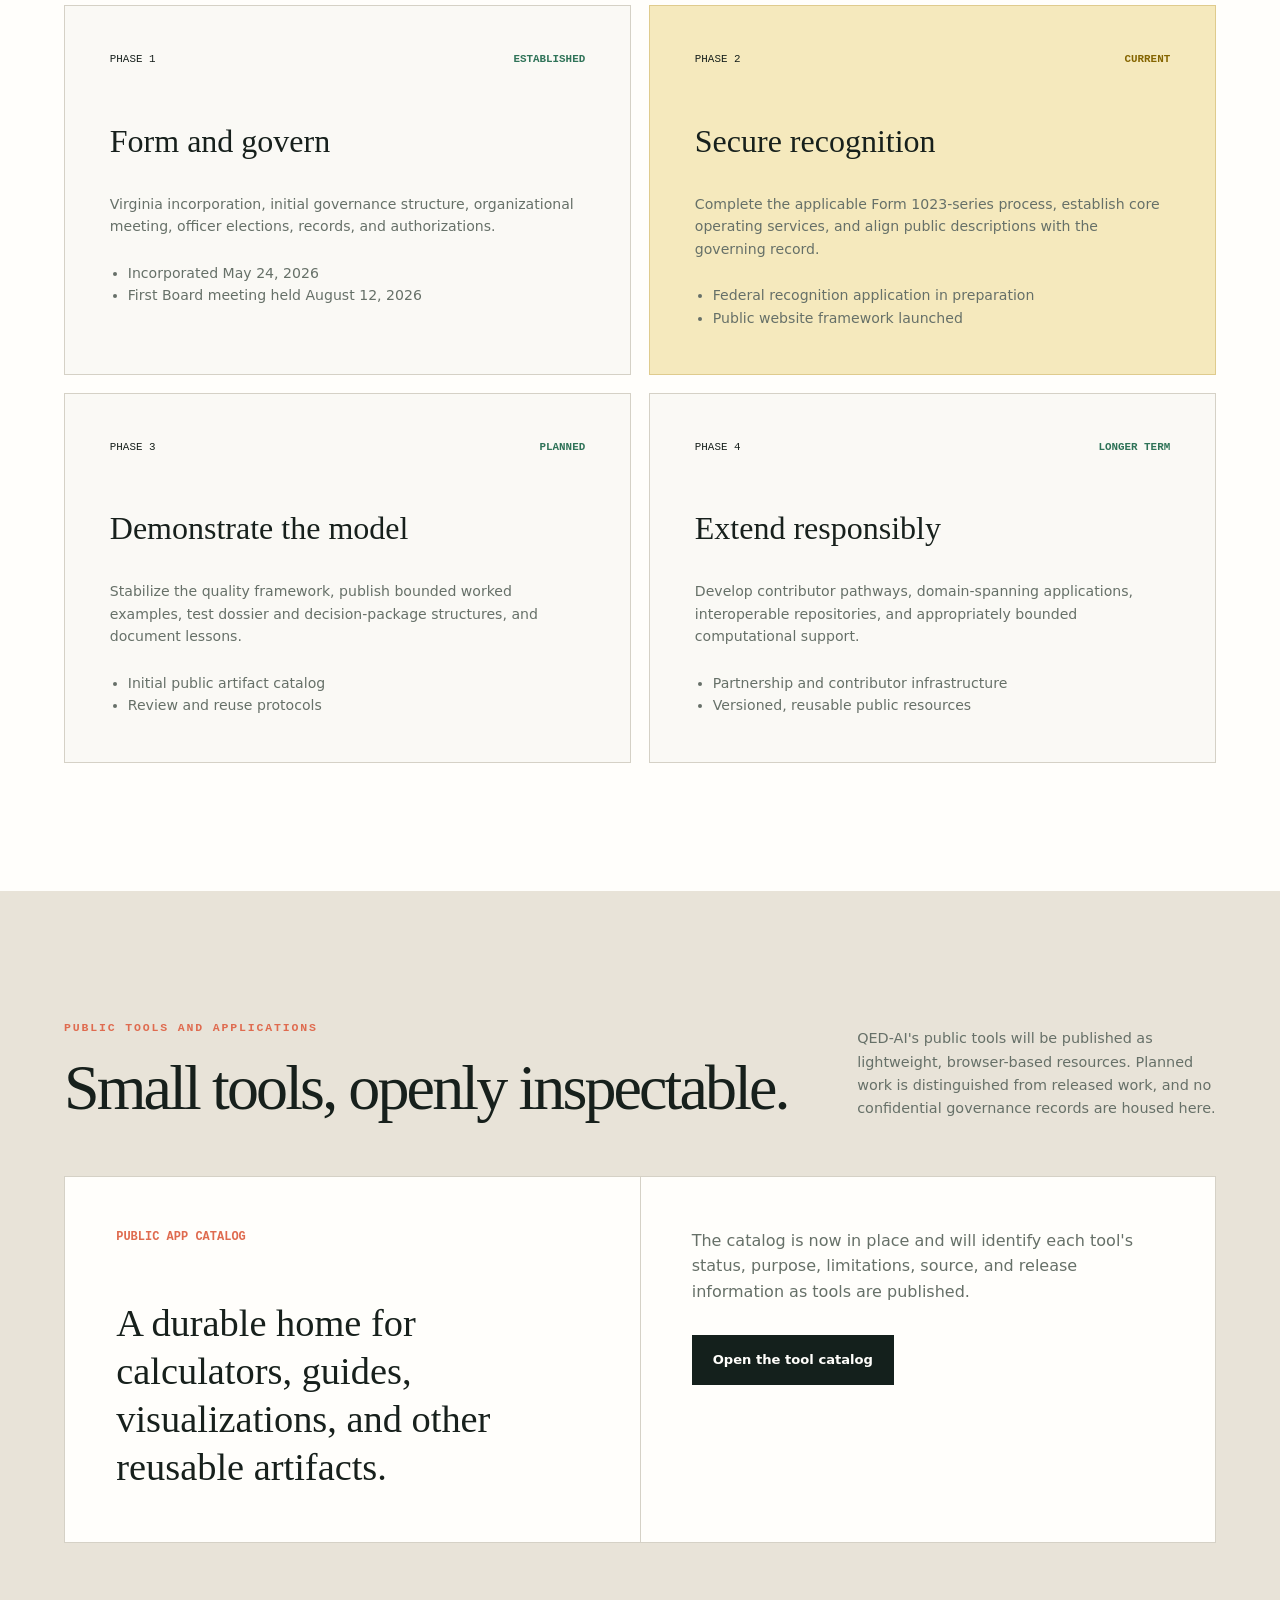
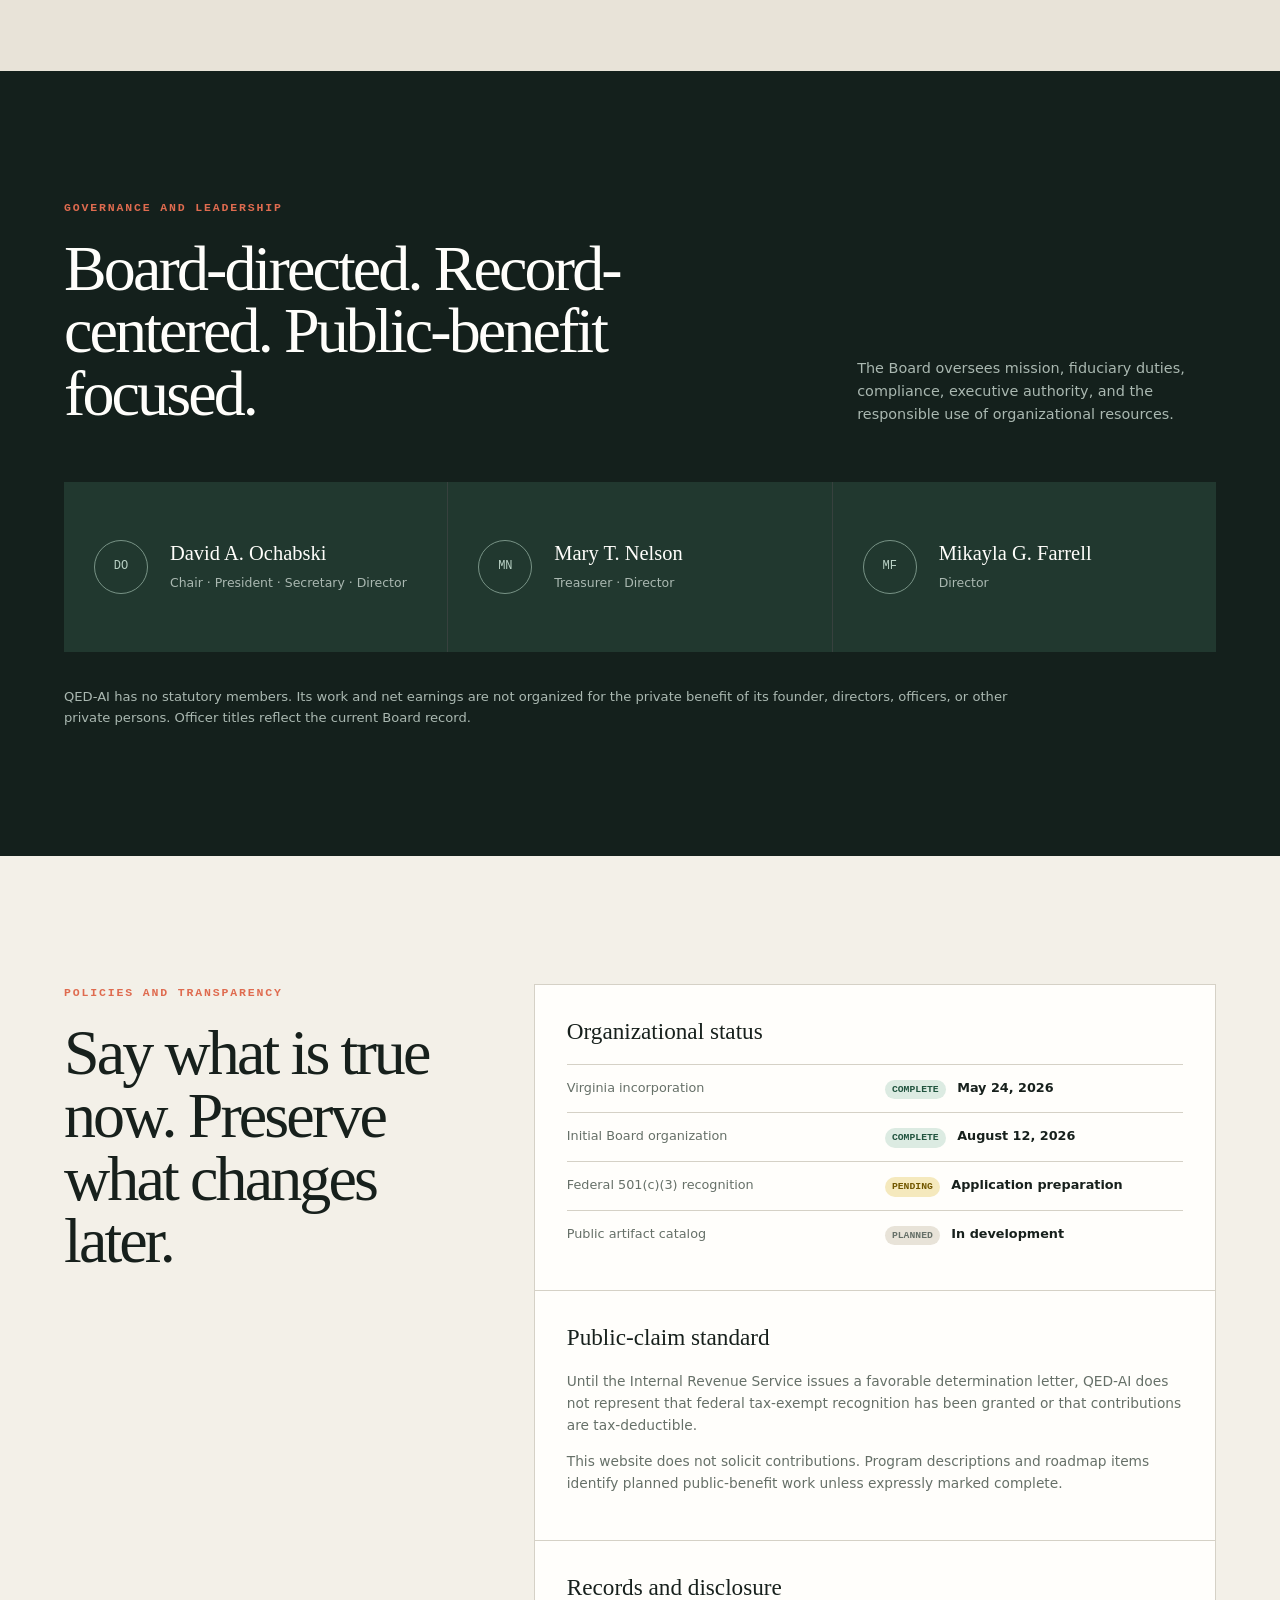
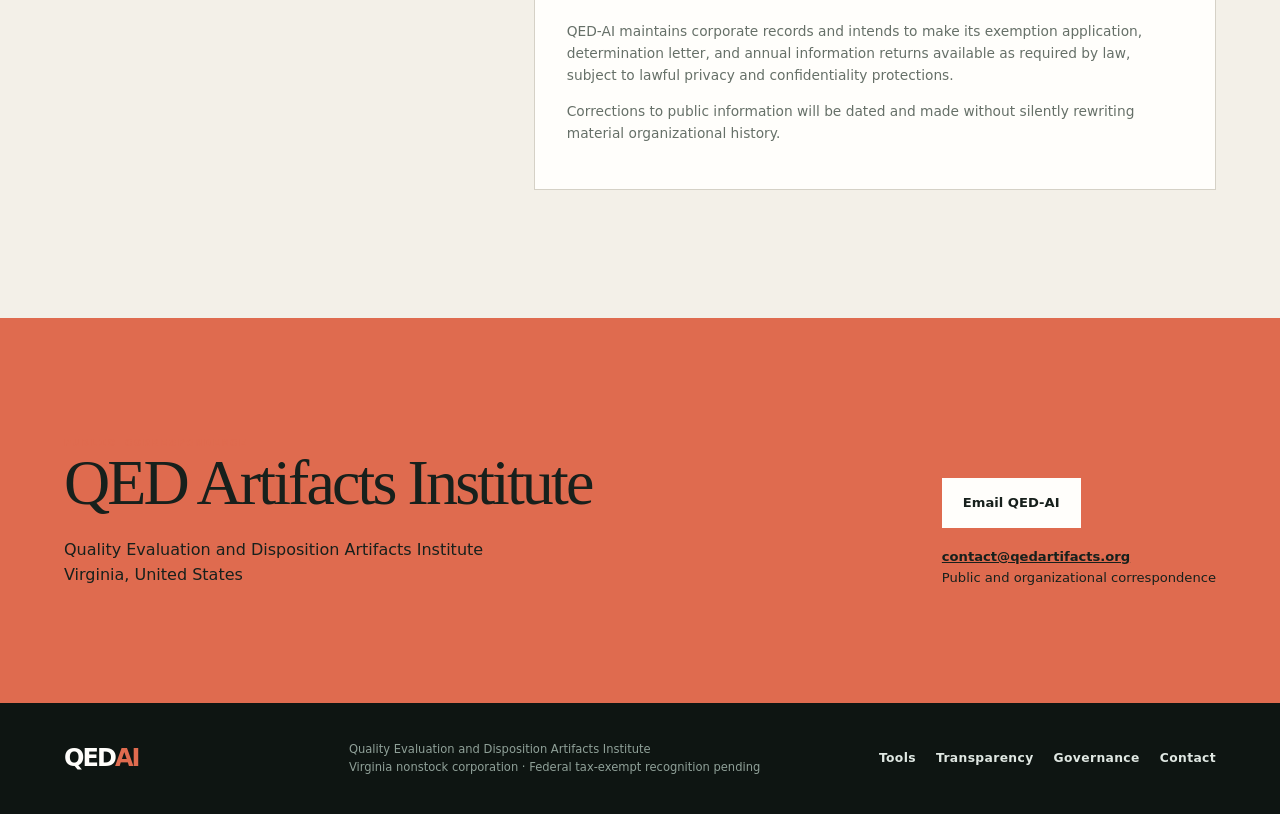
==== commit 1728af9d: "Add organization-owned domain portal directory" ====
--- a/index.html
+++ b/index.html
@@ -33,7 +33,7 @@
       <span class="brand-name">Artifacts Institute</span>
     </a>
     <nav aria-label="Primary navigation">
-      <a href="#mission">Mission</a><a href="#work">Work</a><a href="apps/">Tools</a><a href="#roadmap">Roadmap</a><a href="#governance">Governance</a><a href="#transparency">Transparency</a>
+      <a href="#mission">Mission</a><a href="#work">Work</a><a href="#domains">Domains</a><a href="apps/">Tools</a><a href="#roadmap">Roadmap</a><a href="#governance">Governance</a><a href="#transparency">Transparency</a>
     </nav>
   </header>
 
@@ -90,6 +90,18 @@
       </ol>
     </section>
 
+    <section class="section domain-section" id="domains">
+      <div class="section-topline">
+        <div><p class="eyebrow">Domain portals</p><h2>Dedicated spaces. Shared institutional spine.</h2></div>
+        <p class="section-note">Each portal has its own organization-owned repository, release boundary, source map, and application catalog. Initial scopes are provisional and intentionally allow cross-domain relationships.</p>
+      </div>
+      <div class="domain-grid">
+        <a href="/higher-education/"><span>01</span><h3>Higher Education</h3><p>Learning, institutions, systems, outcomes, and public value.</p><b>Open portal &rarr;</b></a>
+        <a href="/quality-of-life/"><span>02</span><h3>Quality of Life</h3><p>Conditions, capabilities, lived experience, measures, and consequences.</p><b>Open portal &rarr;</b></a>
+        <a href="/healthcare/"><span>03</span><h3>Healthcare</h3><p>People, care, implementation, outcomes, systems, and stewardship.</p><b>Open portal &rarr;</b></a>
+      </div>
+    </section>
+
     <section class="section roadmap-section" id="roadmap">
       <div class="section-topline"><div><p class="eyebrow">Development roadmap</p><h2>Build the institution and the work together.</h2></div><p class="section-note">Roadmap items guide planning. They do not create binding obligations unless separately adopted by the Board.</p></div>
       <div class="roadmap-grid">
--- a/assets/styles.css
+++ b/assets/styles.css
@@ -9,3 +9,12 @@
 .tools-callout p{max-width:620px;color:var(--muted)}
 .tools-callout .button{margin-top:14px}
 @media(max-width:980px){.tools-callout{grid-template-columns:1fr}}
+.domain-section{background:var(--white)}
+.domain-grid{display:grid;grid-template-columns:repeat(3,1fr);gap:1px;border:1px solid var(--line);background:var(--line)}
+.domain-grid a{min-height:330px;padding:clamp(28px,3.5vw,46px);background:#faf9f5;text-decoration:none}
+.domain-grid a:hover,.domain-grid a:focus-visible{background:var(--green-soft)}
+.domain-grid span{display:block;margin-bottom:52px;color:var(--coral);font-family:var(--mono);font-size:.72rem;font-weight:800}
+.domain-grid h3{font-family:var(--serif);font-size:clamp(1.7rem,2.5vw,2.5rem);font-weight:400}
+.domain-grid p{color:var(--muted);font-size:.9rem}
+.domain-grid b{display:block;margin-top:28px;color:var(--green);font-size:.78rem}
+@media(max-width:980px){.domain-grid{grid-template-columns:1fr}.domain-grid a{min-height:auto}.domain-grid span{margin-bottom:26px}}
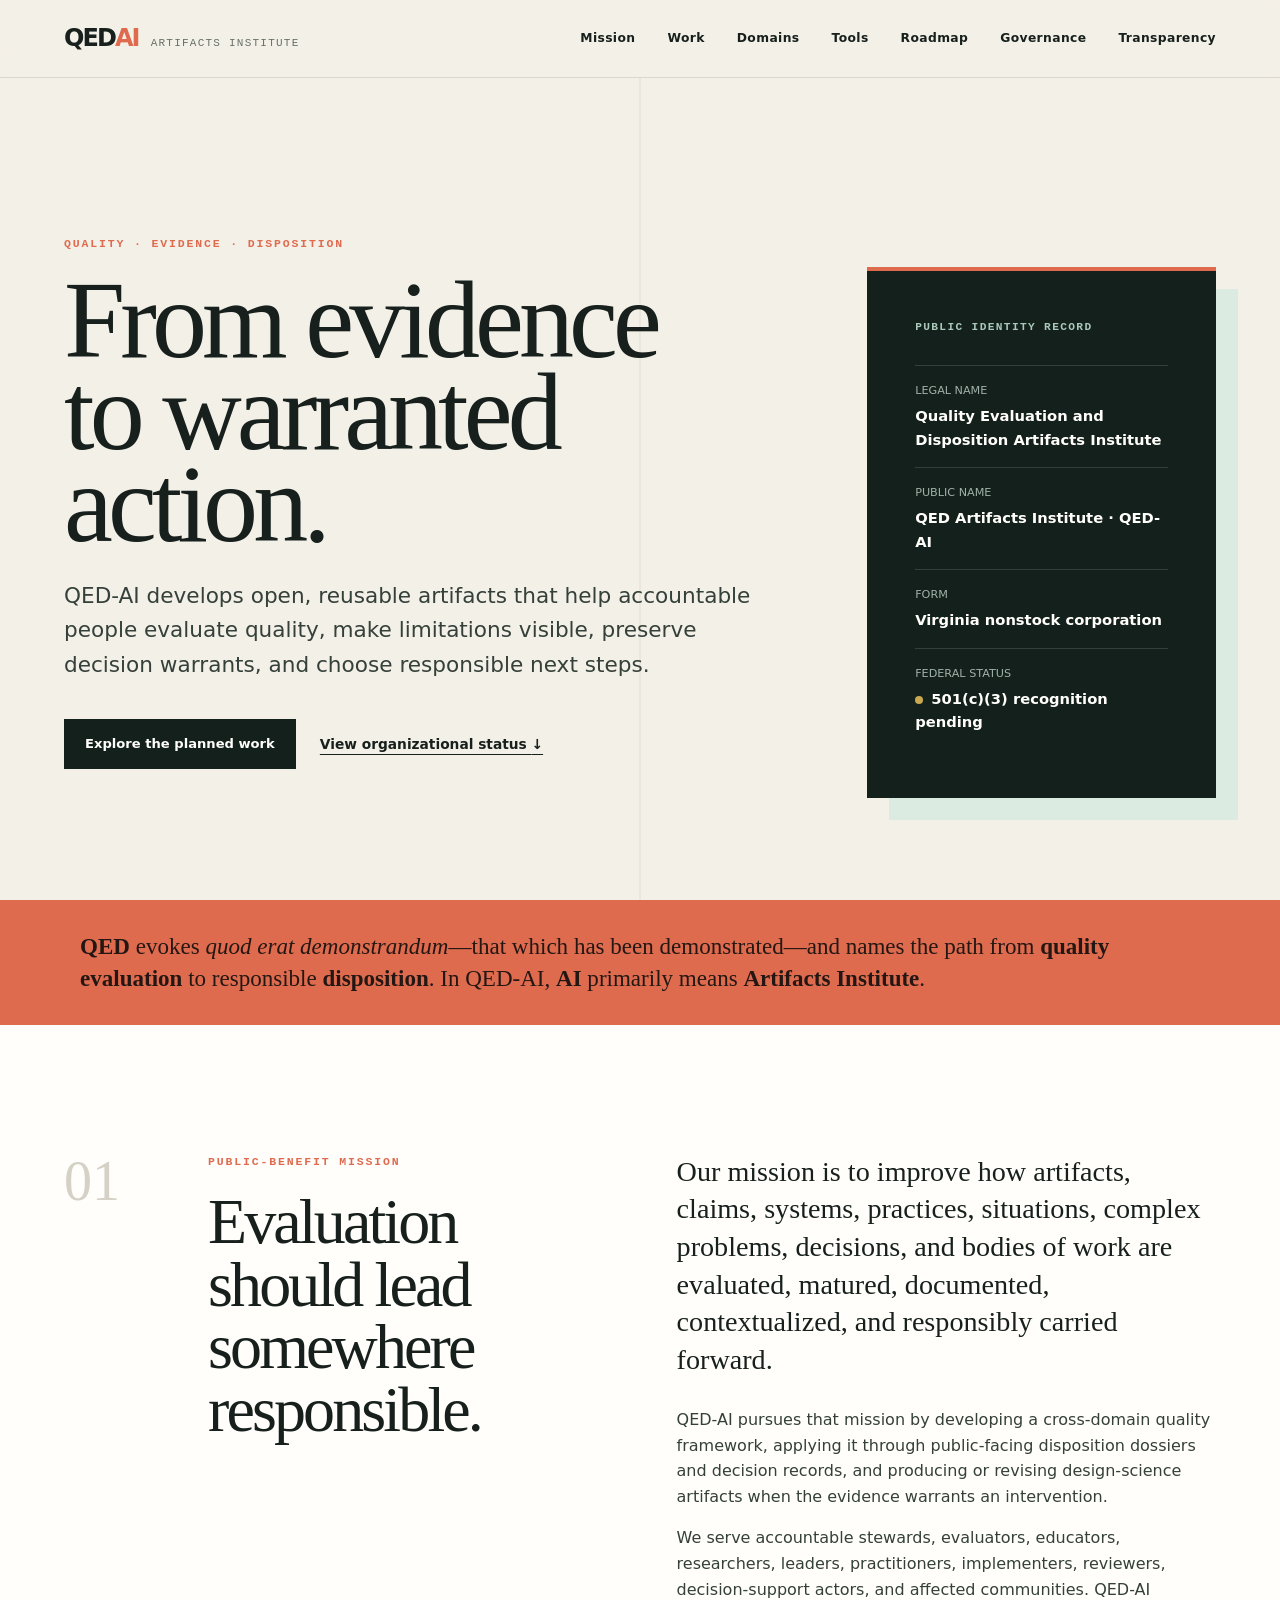
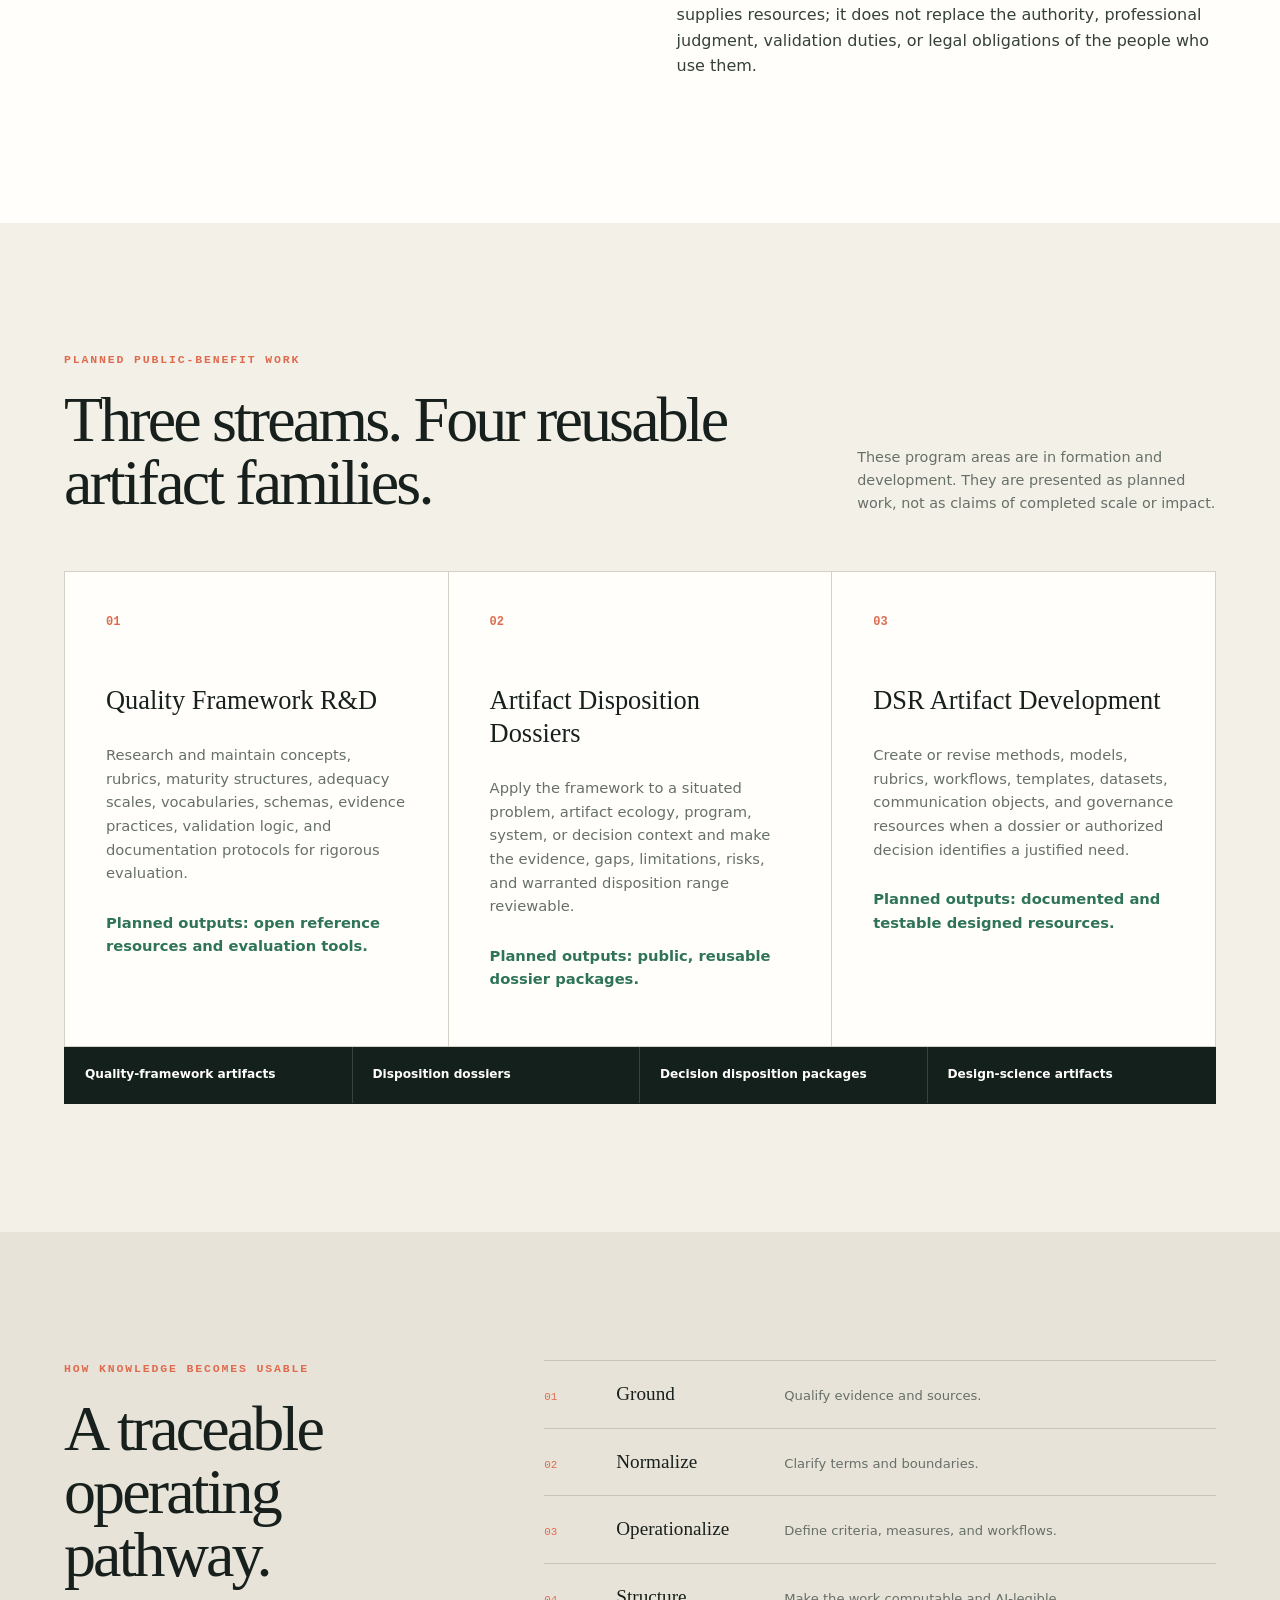
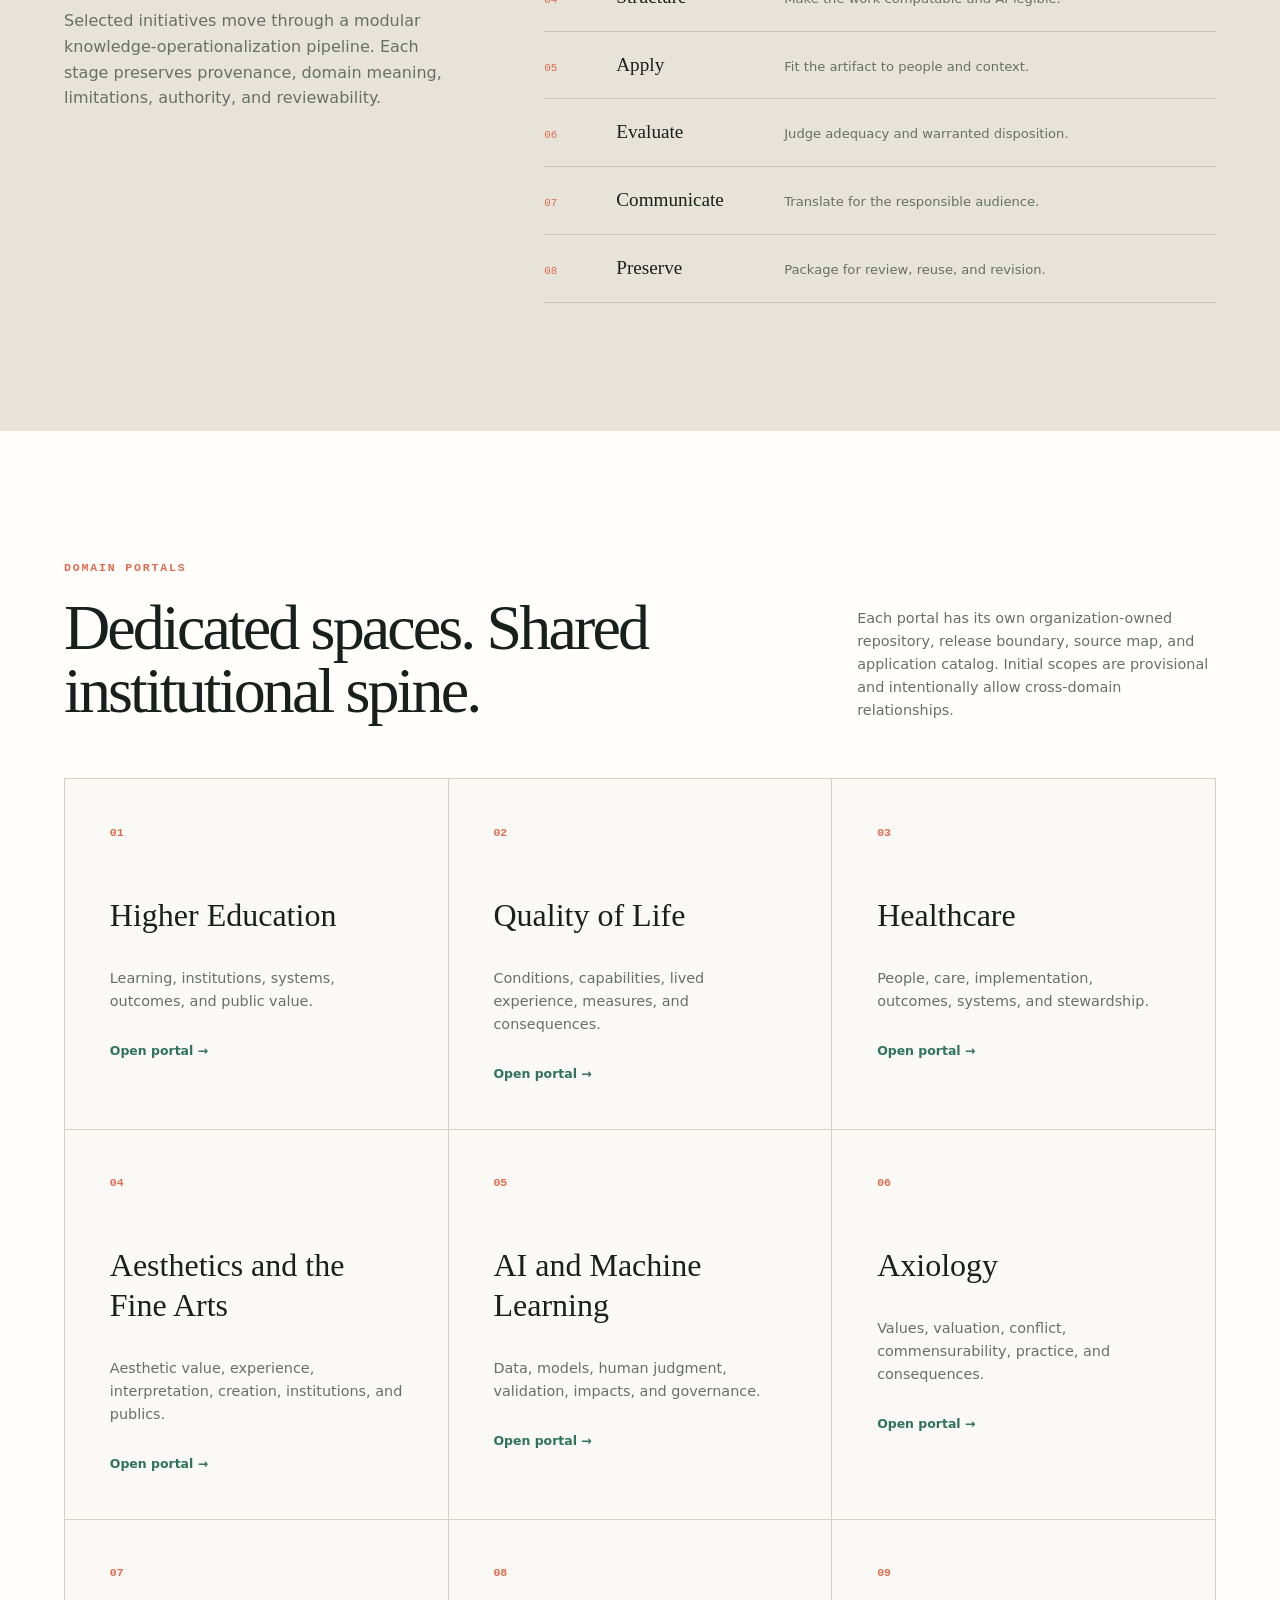
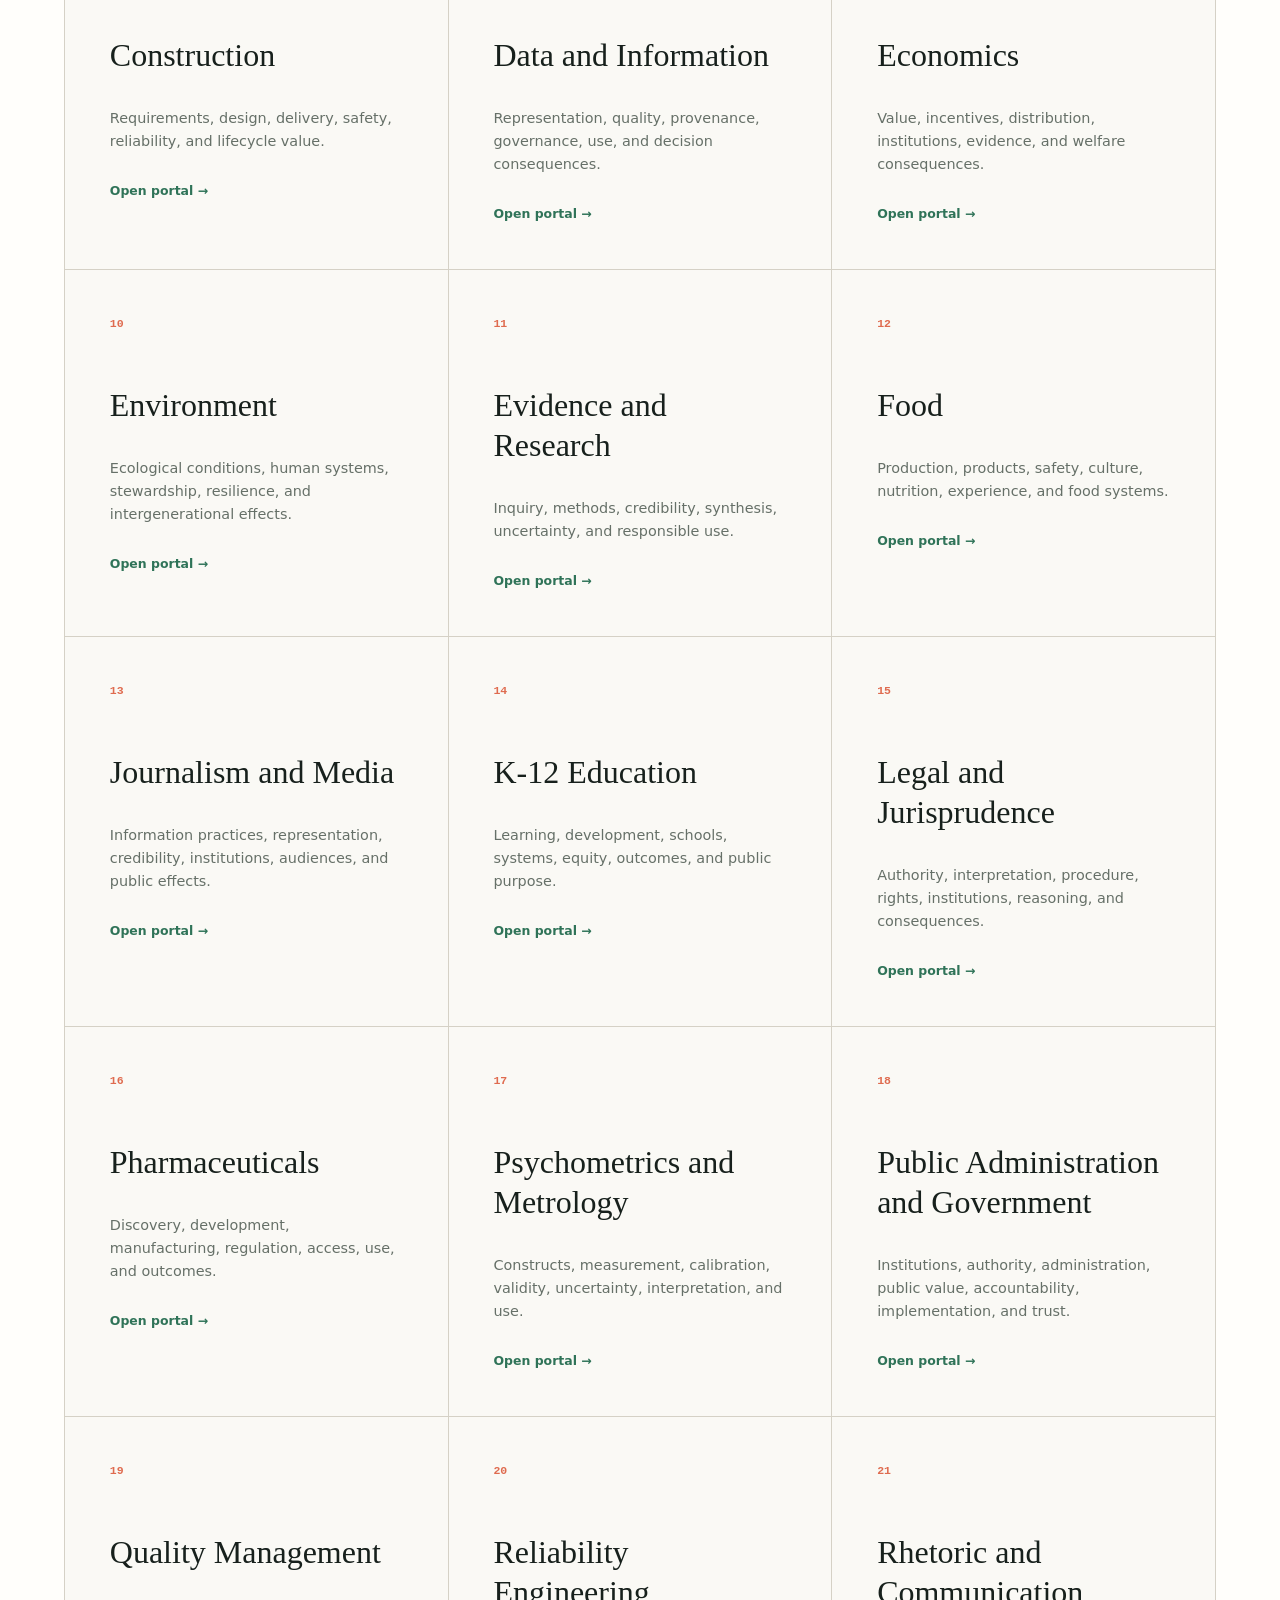
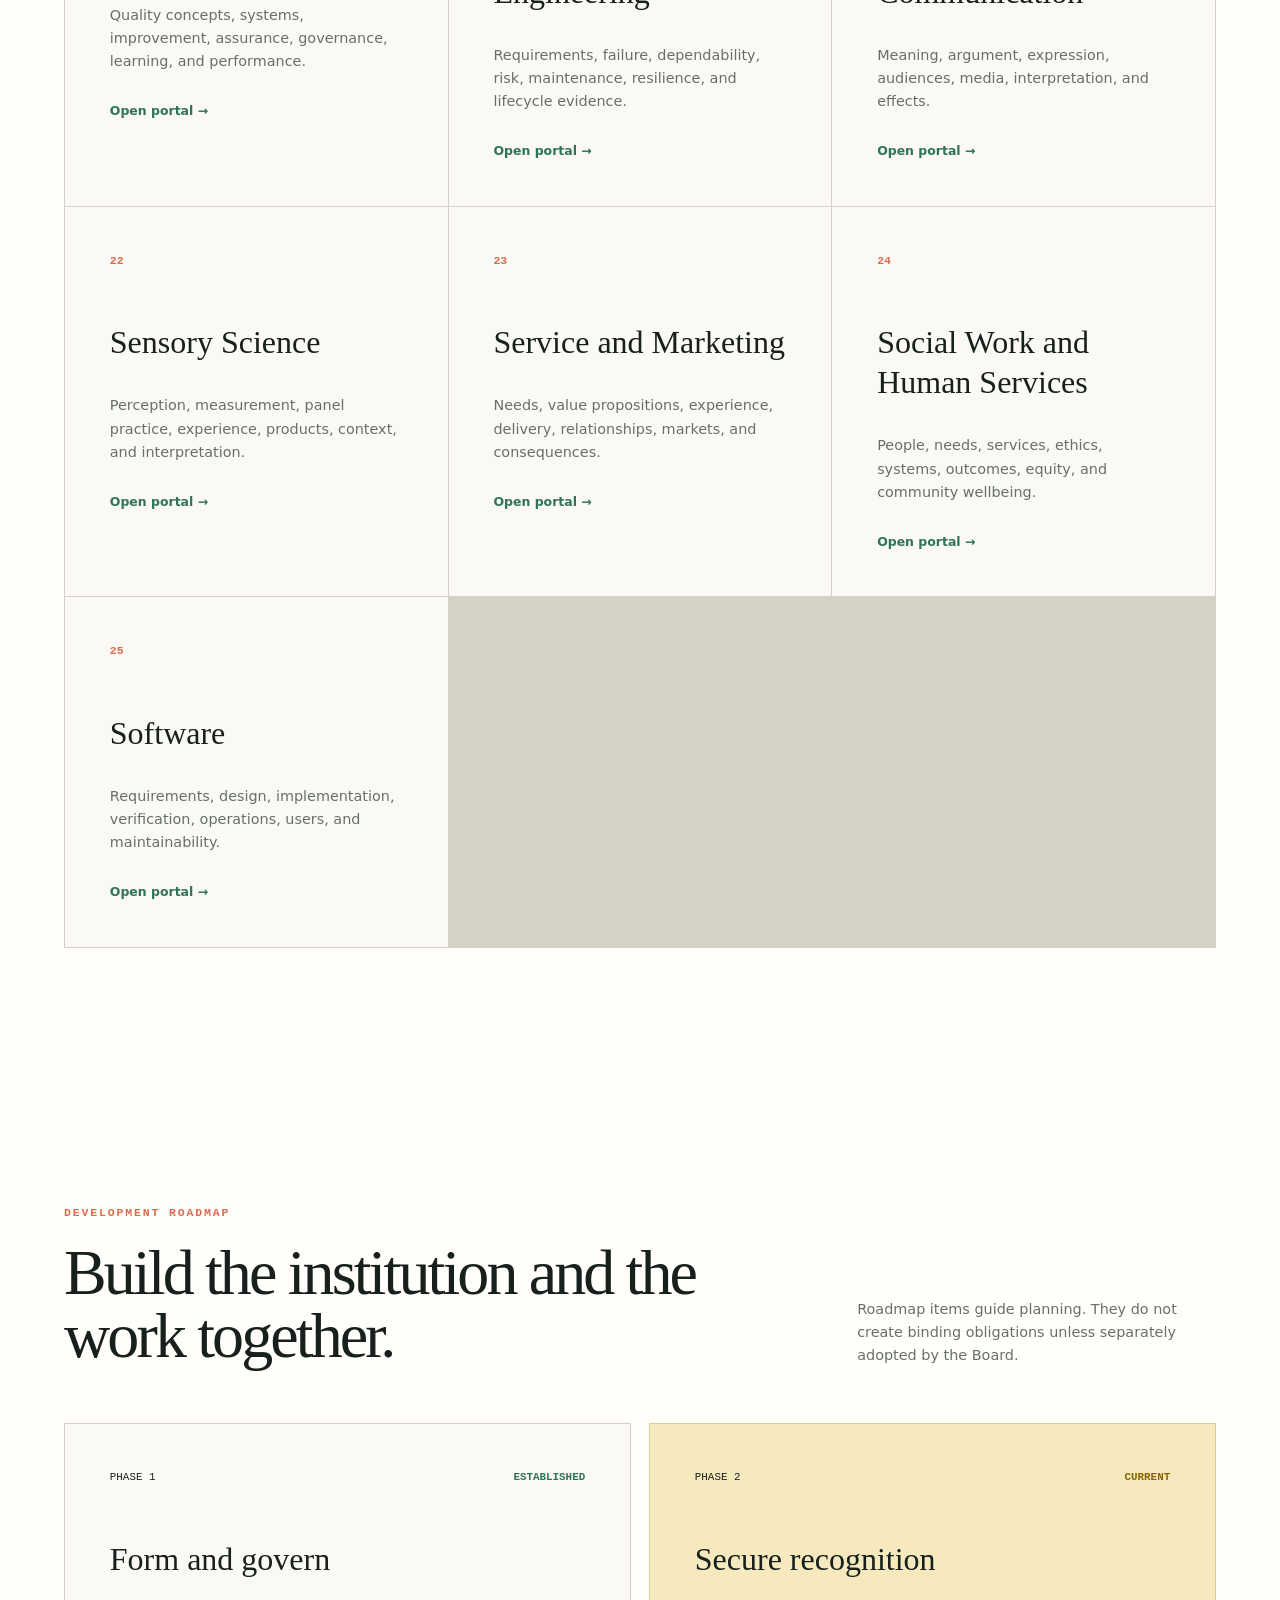
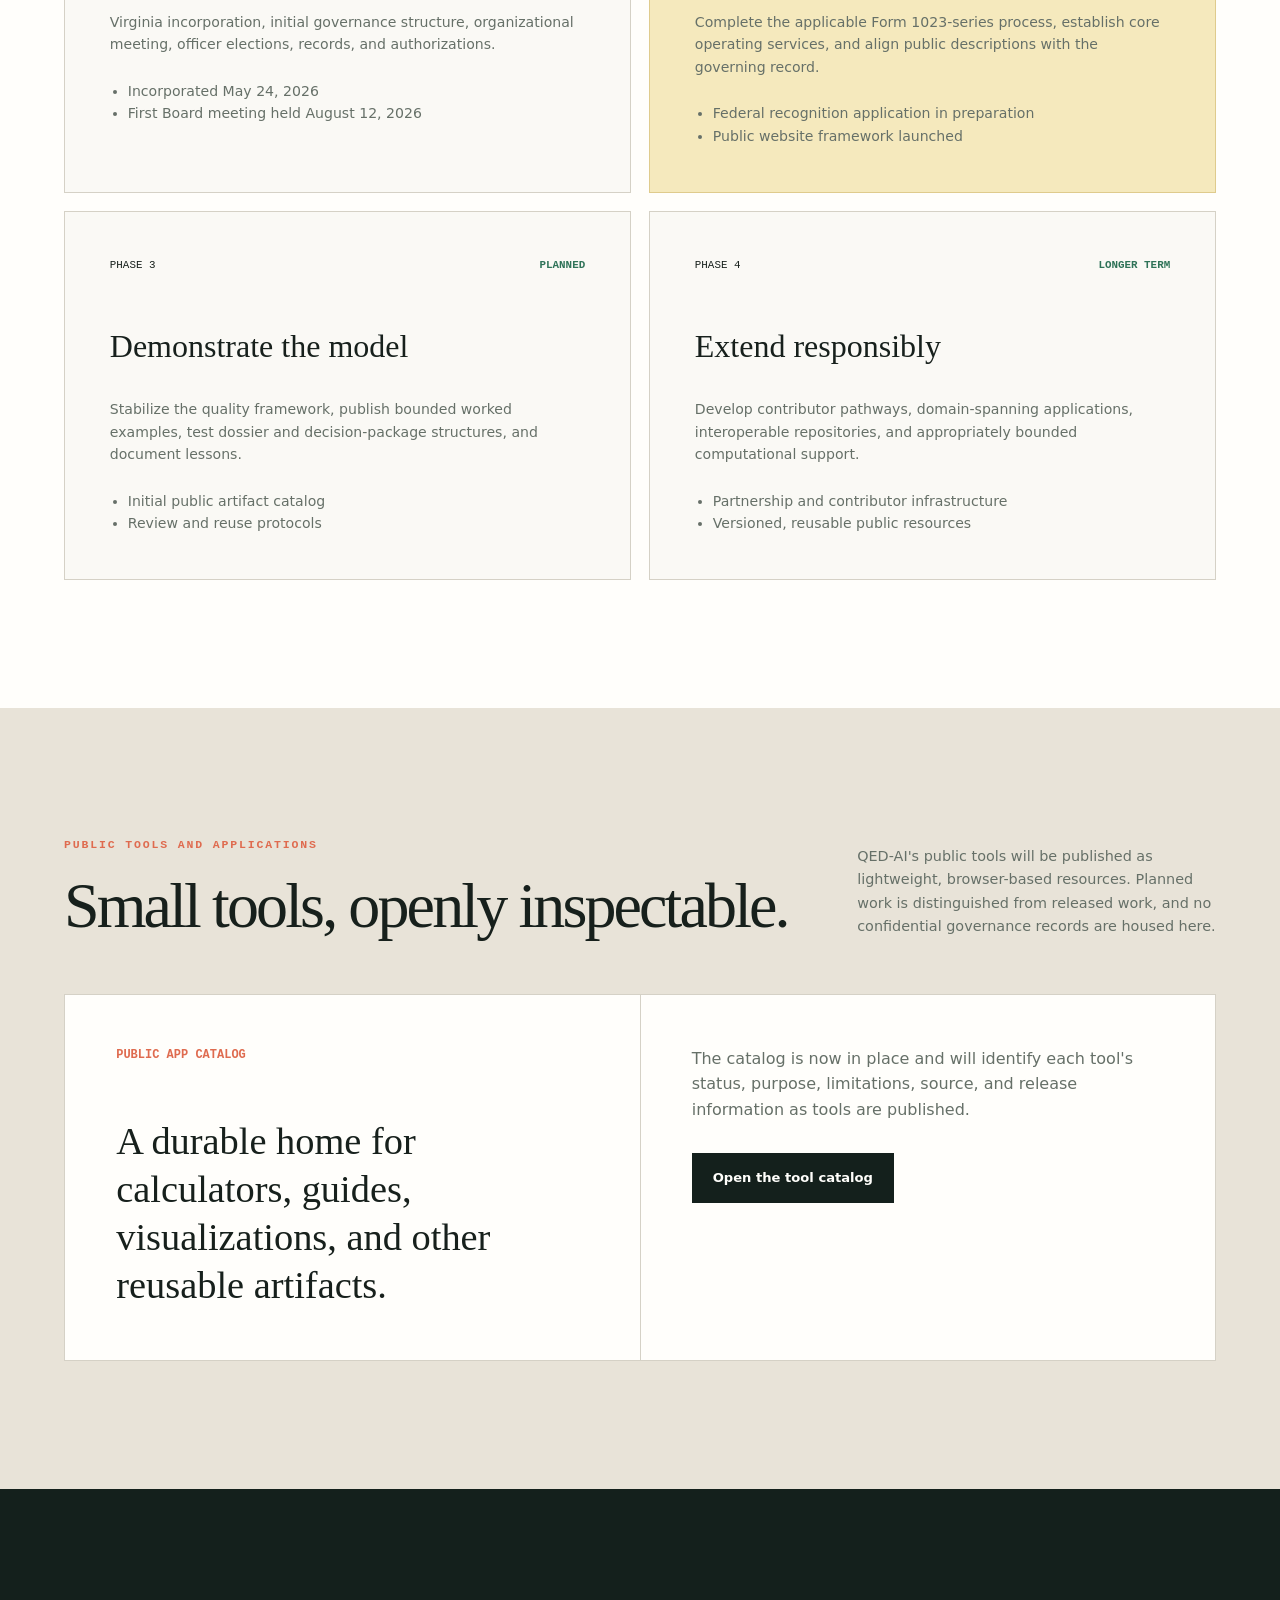
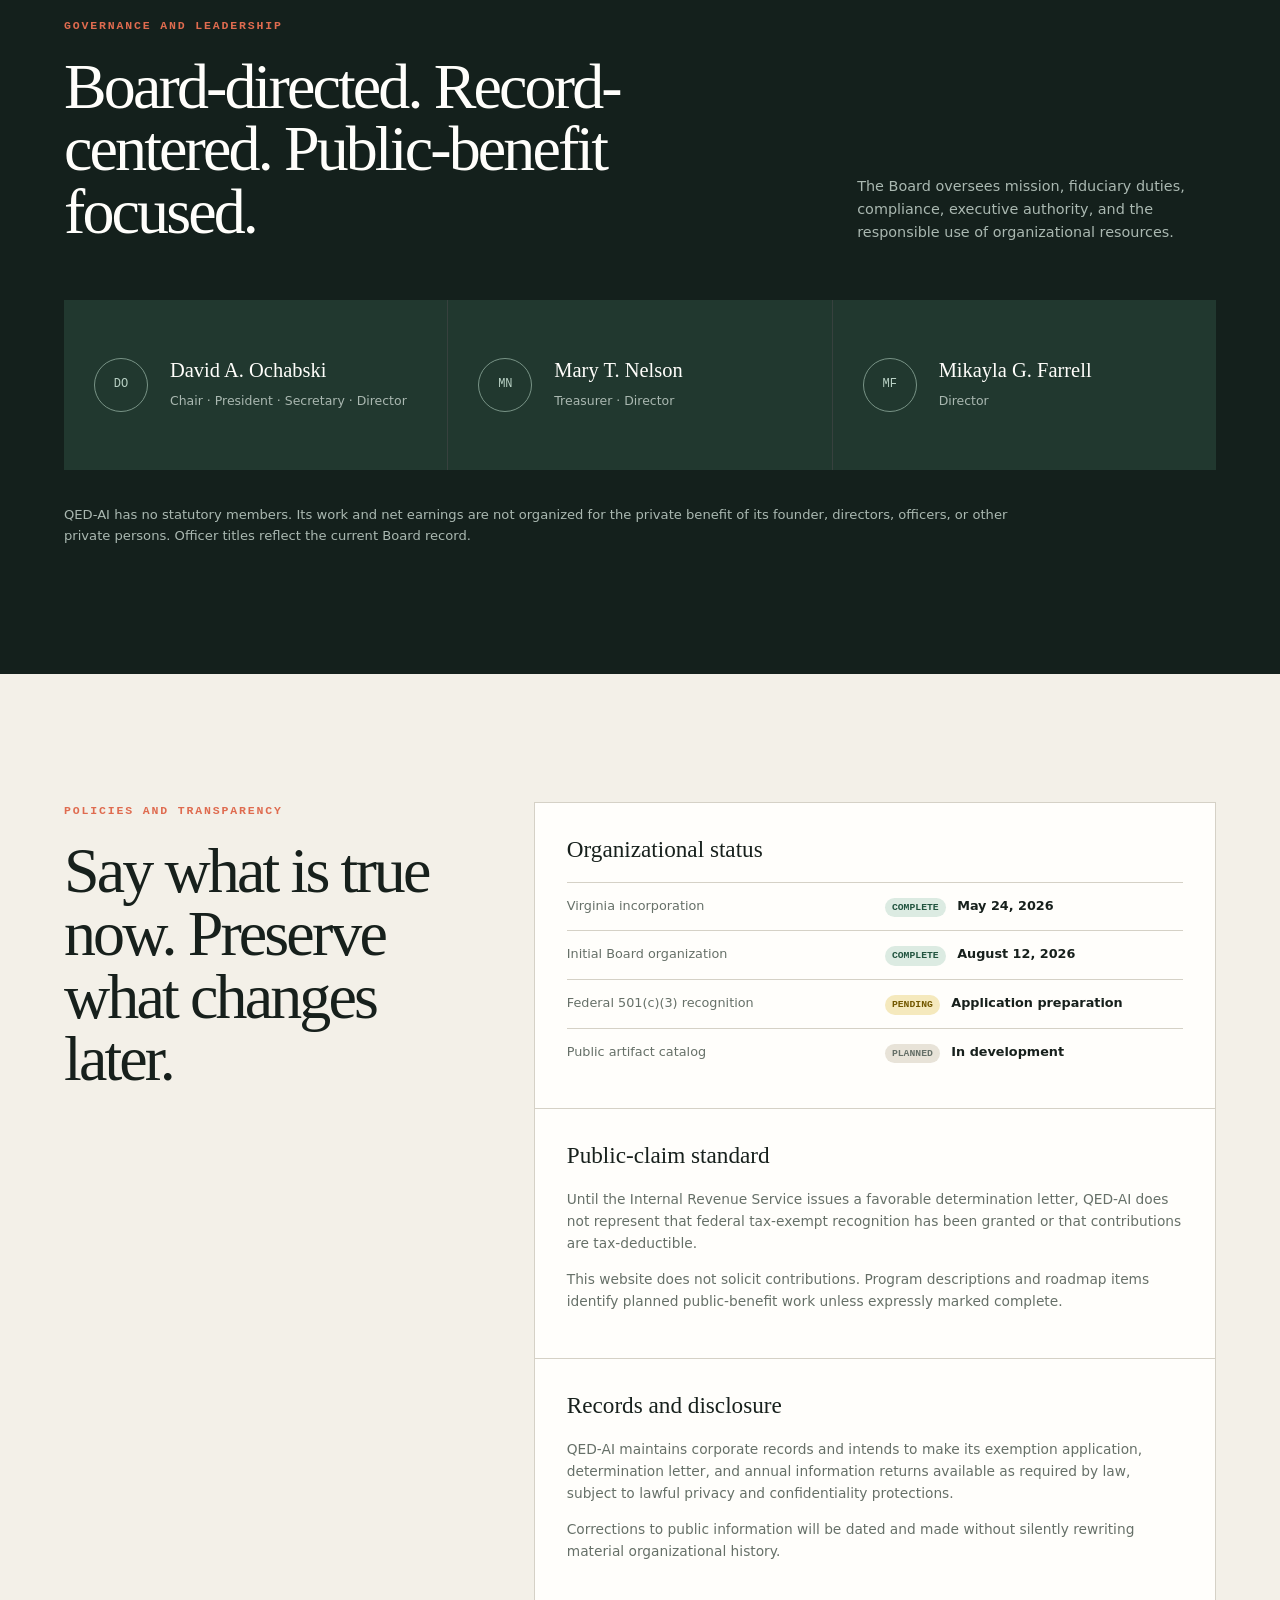
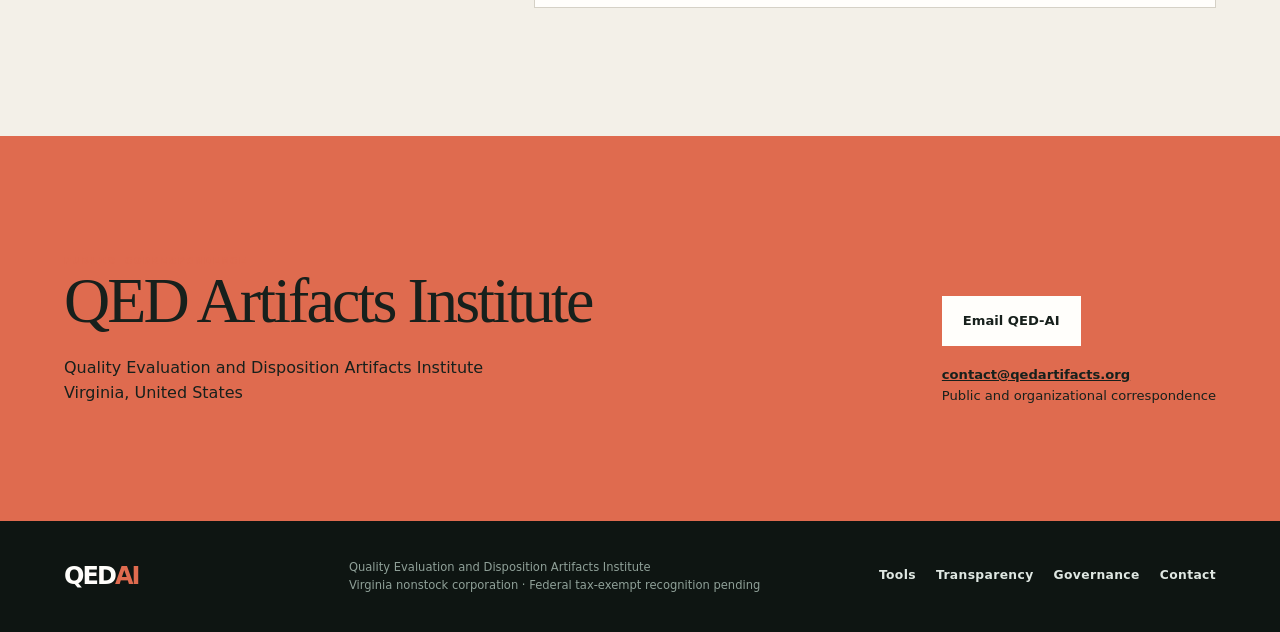
==== commit 06bfc378: "Publish provisional domain catalog" ====
--- a/index.html
+++ b/index.html
@@ -95,7 +95,7 @@
         <div><p class="eyebrow">Domain portals</p><h2>Dedicated spaces. Shared institutional spine.</h2></div>
         <p class="section-note">Each portal has its own organization-owned repository, release boundary, source map, and application catalog. Initial scopes are provisional and intentionally allow cross-domain relationships.</p>
       </div>
-      <div class="domain-grid">
+      <div class="domain-grid" data-domain-grid>
         <a href="/higher-education/"><span>01</span><h3>Higher Education</h3><p>Learning, institutions, systems, outcomes, and public value.</p><b>Open portal &rarr;</b></a>
         <a href="/quality-of-life/"><span>02</span><h3>Quality of Life</h3><p>Conditions, capabilities, lived experience, measures, and consequences.</p><b>Open portal &rarr;</b></a>
         <a href="/healthcare/"><span>03</span><h3>Healthcare</h3><p>People, care, implementation, outcomes, systems, and stewardship.</p><b>Open portal &rarr;</b></a>
@@ -153,5 +153,6 @@
     <p>Quality Evaluation and Disposition Artifacts Institute<br>Virginia nonstock corporation · Federal tax-exempt recognition pending</p>
     <div><a href="apps/">Tools</a><a href="#transparency">Transparency</a><a href="#governance">Governance</a><a href="#contact">Contact</a></div>
   </footer>
+  <script src="assets/domains.js" defer></script>
 </body>
 </html>
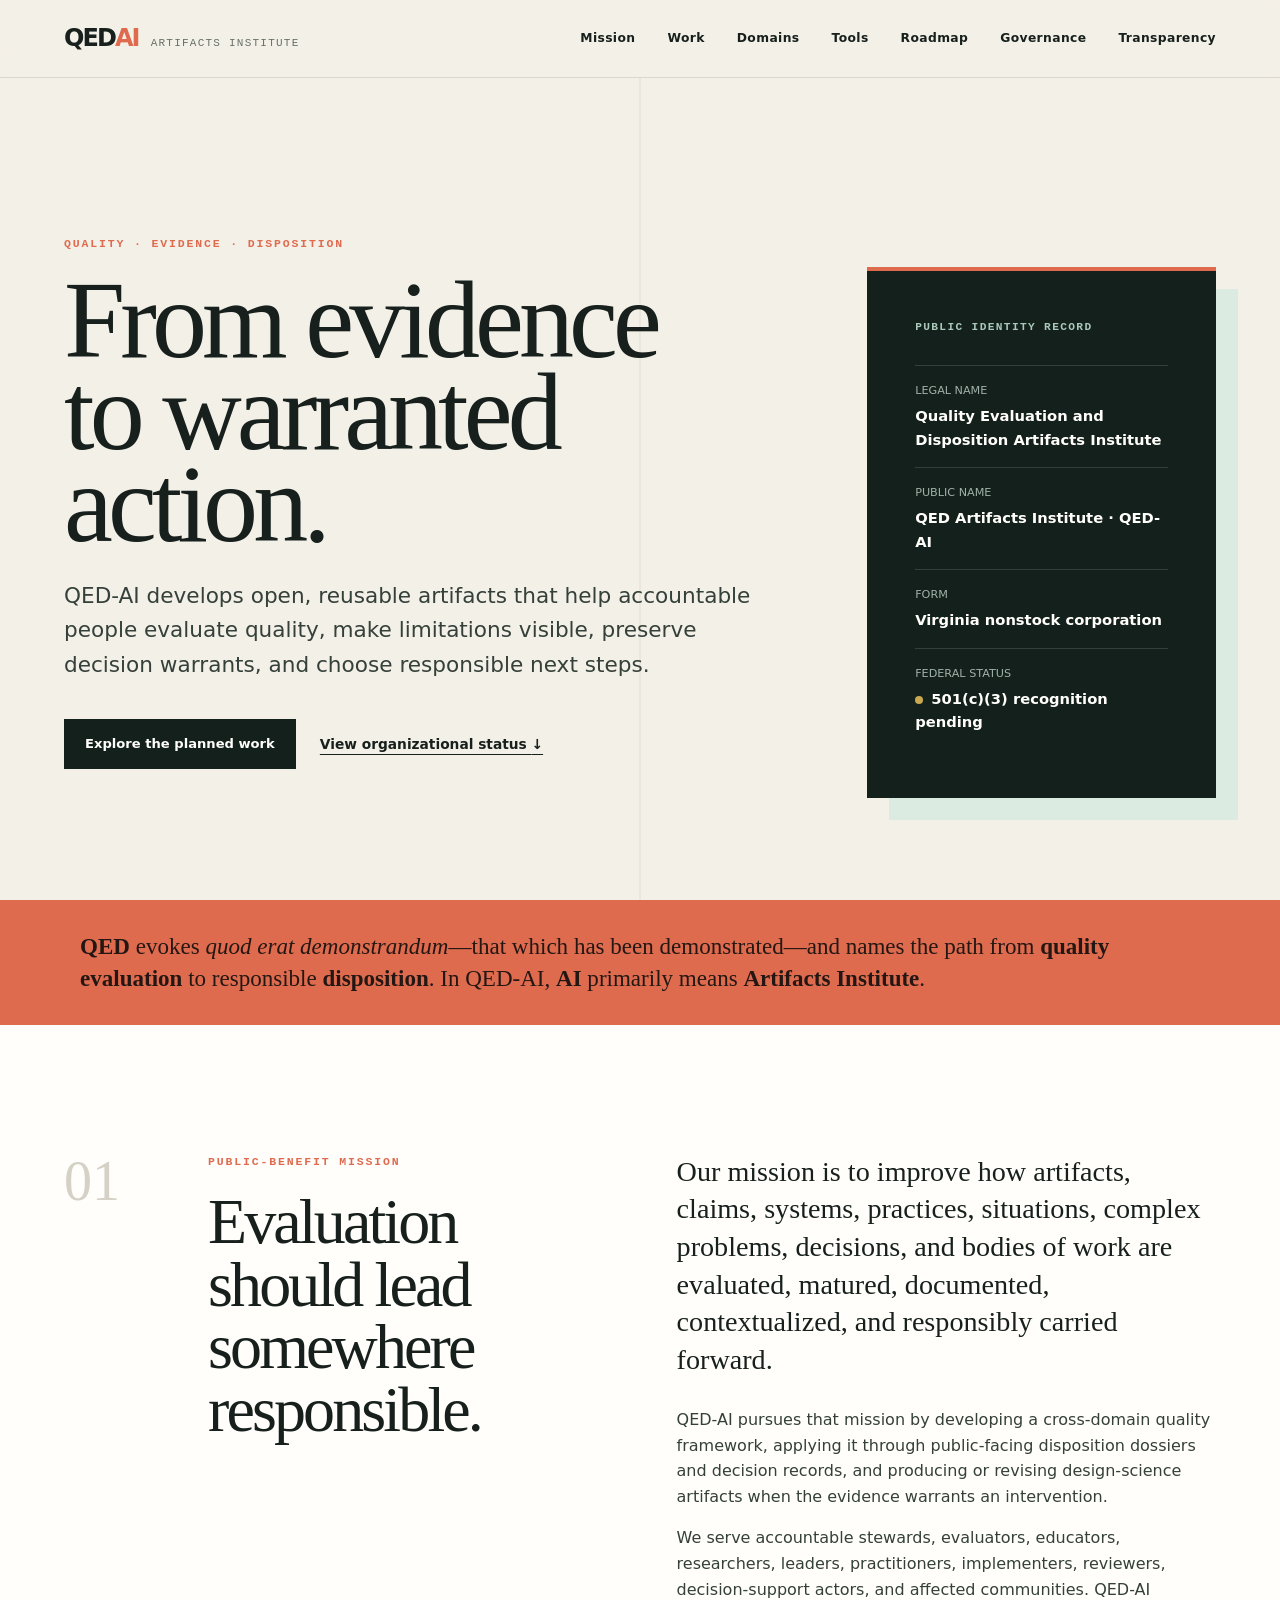
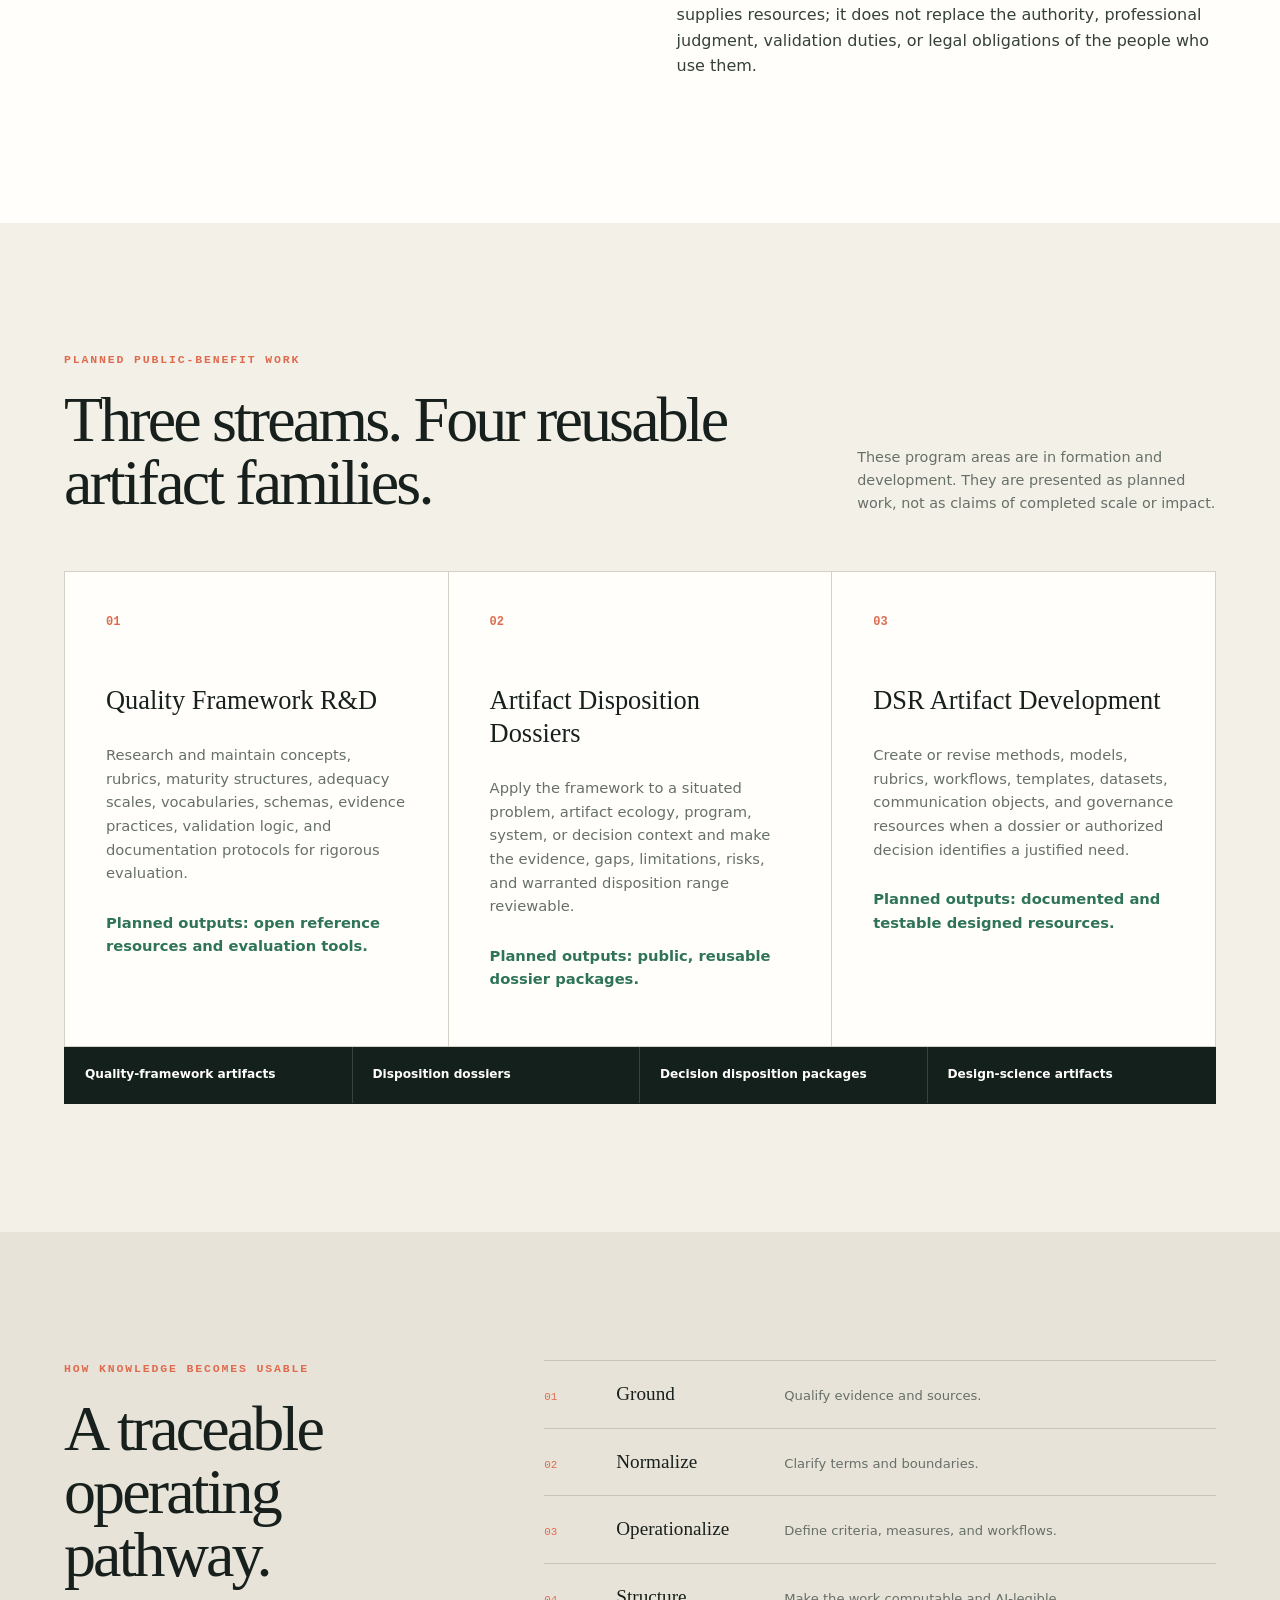
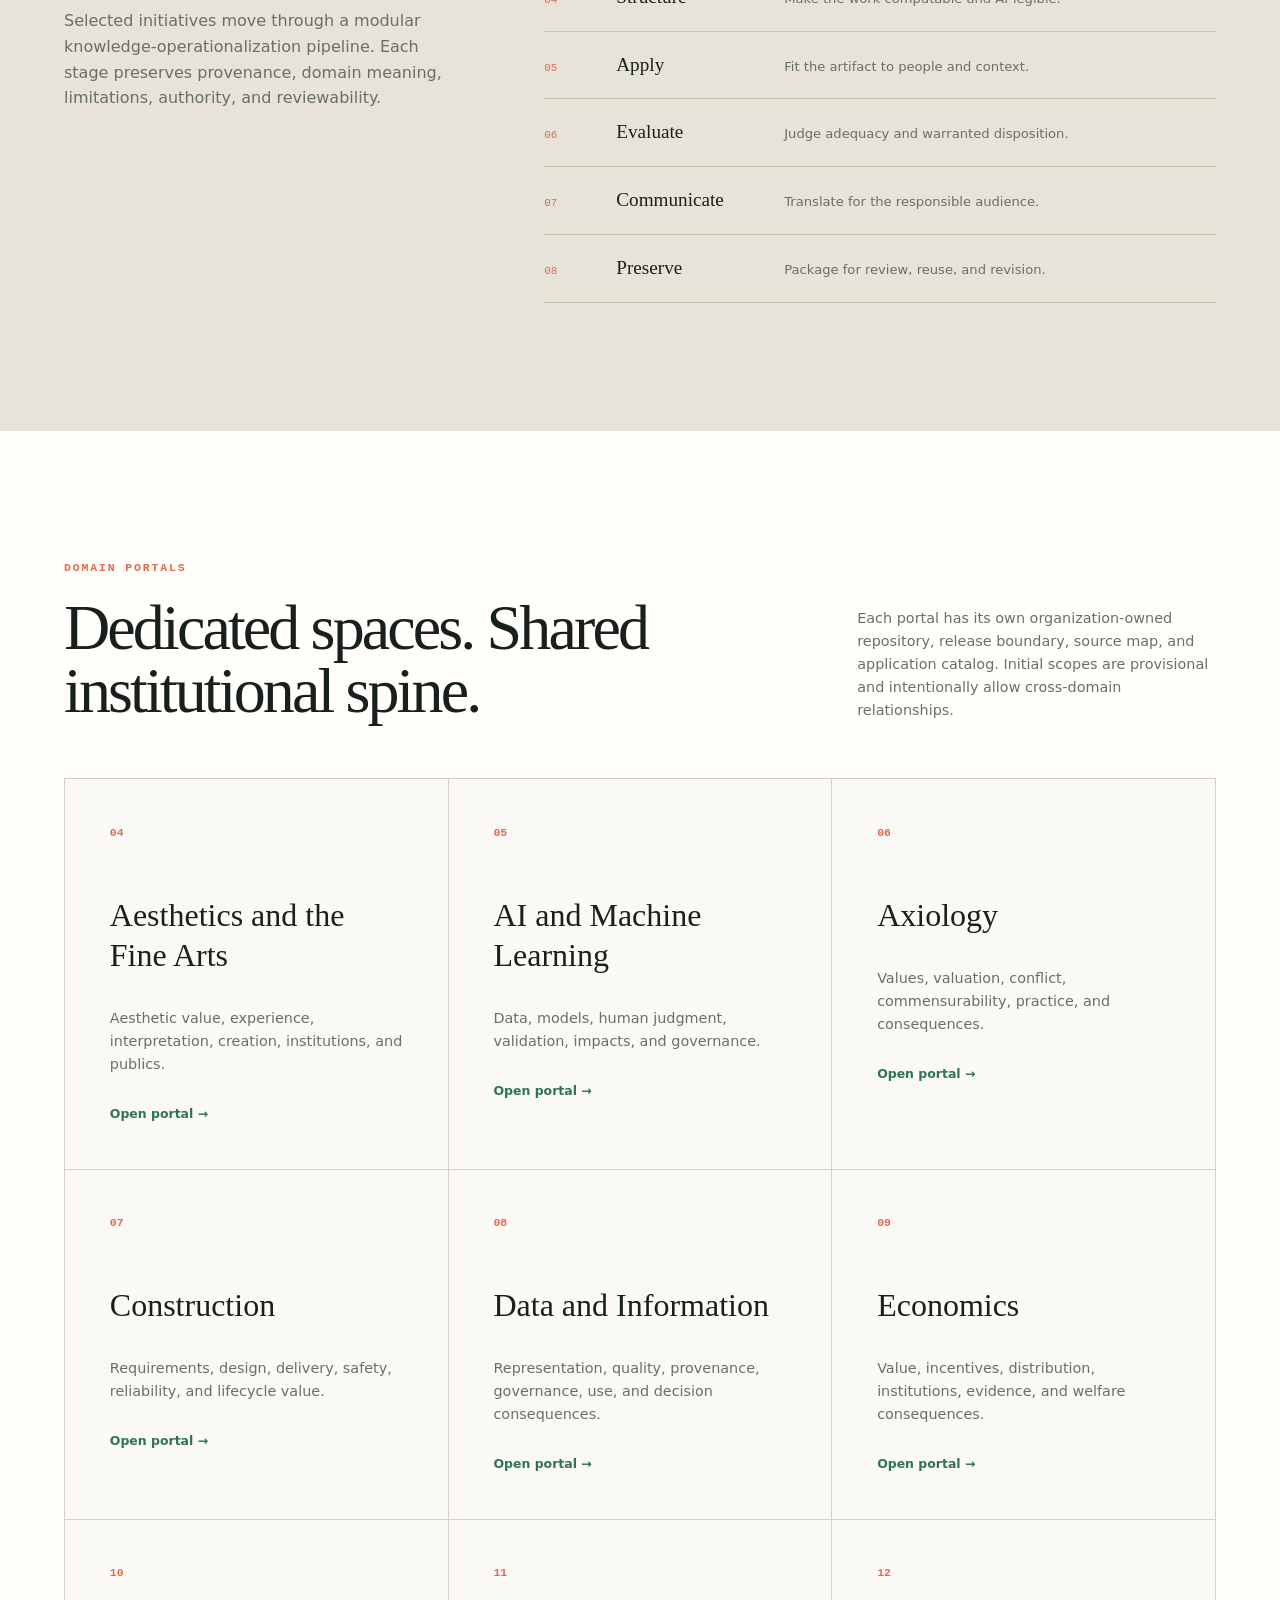
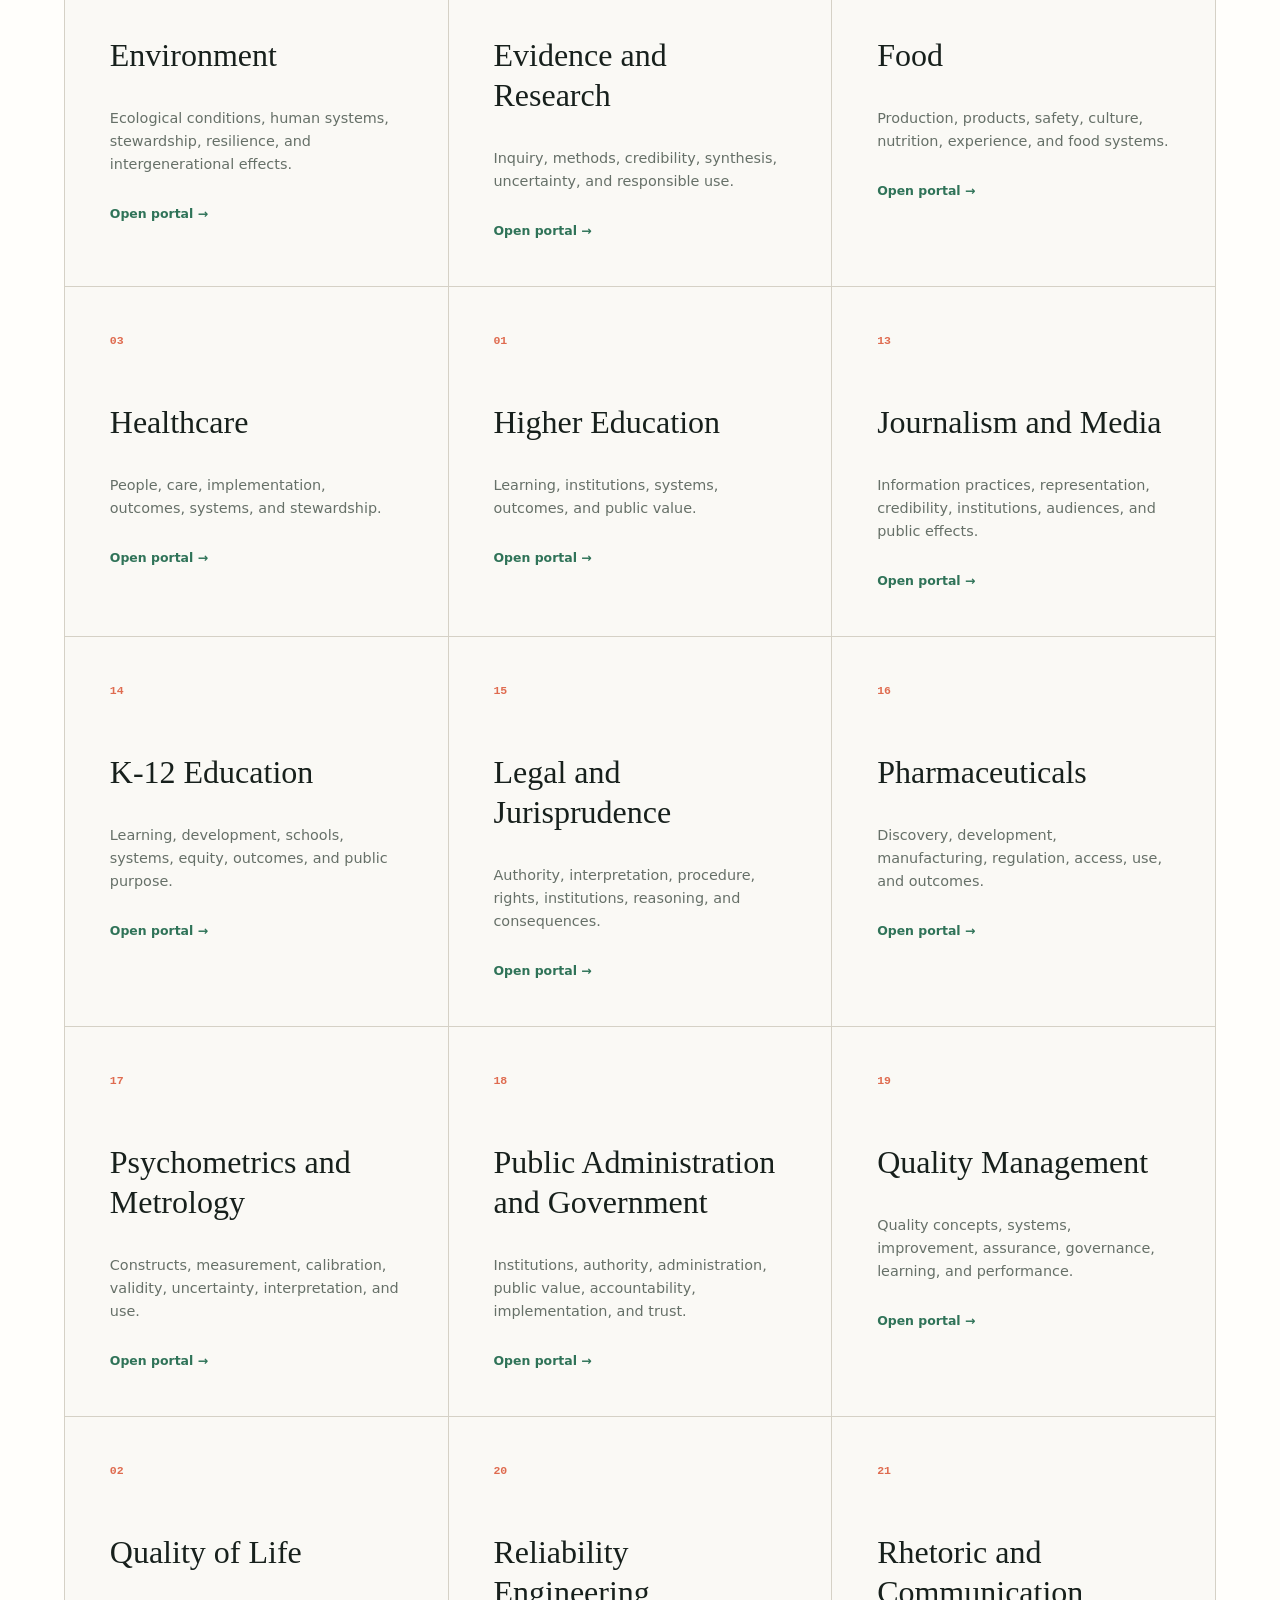
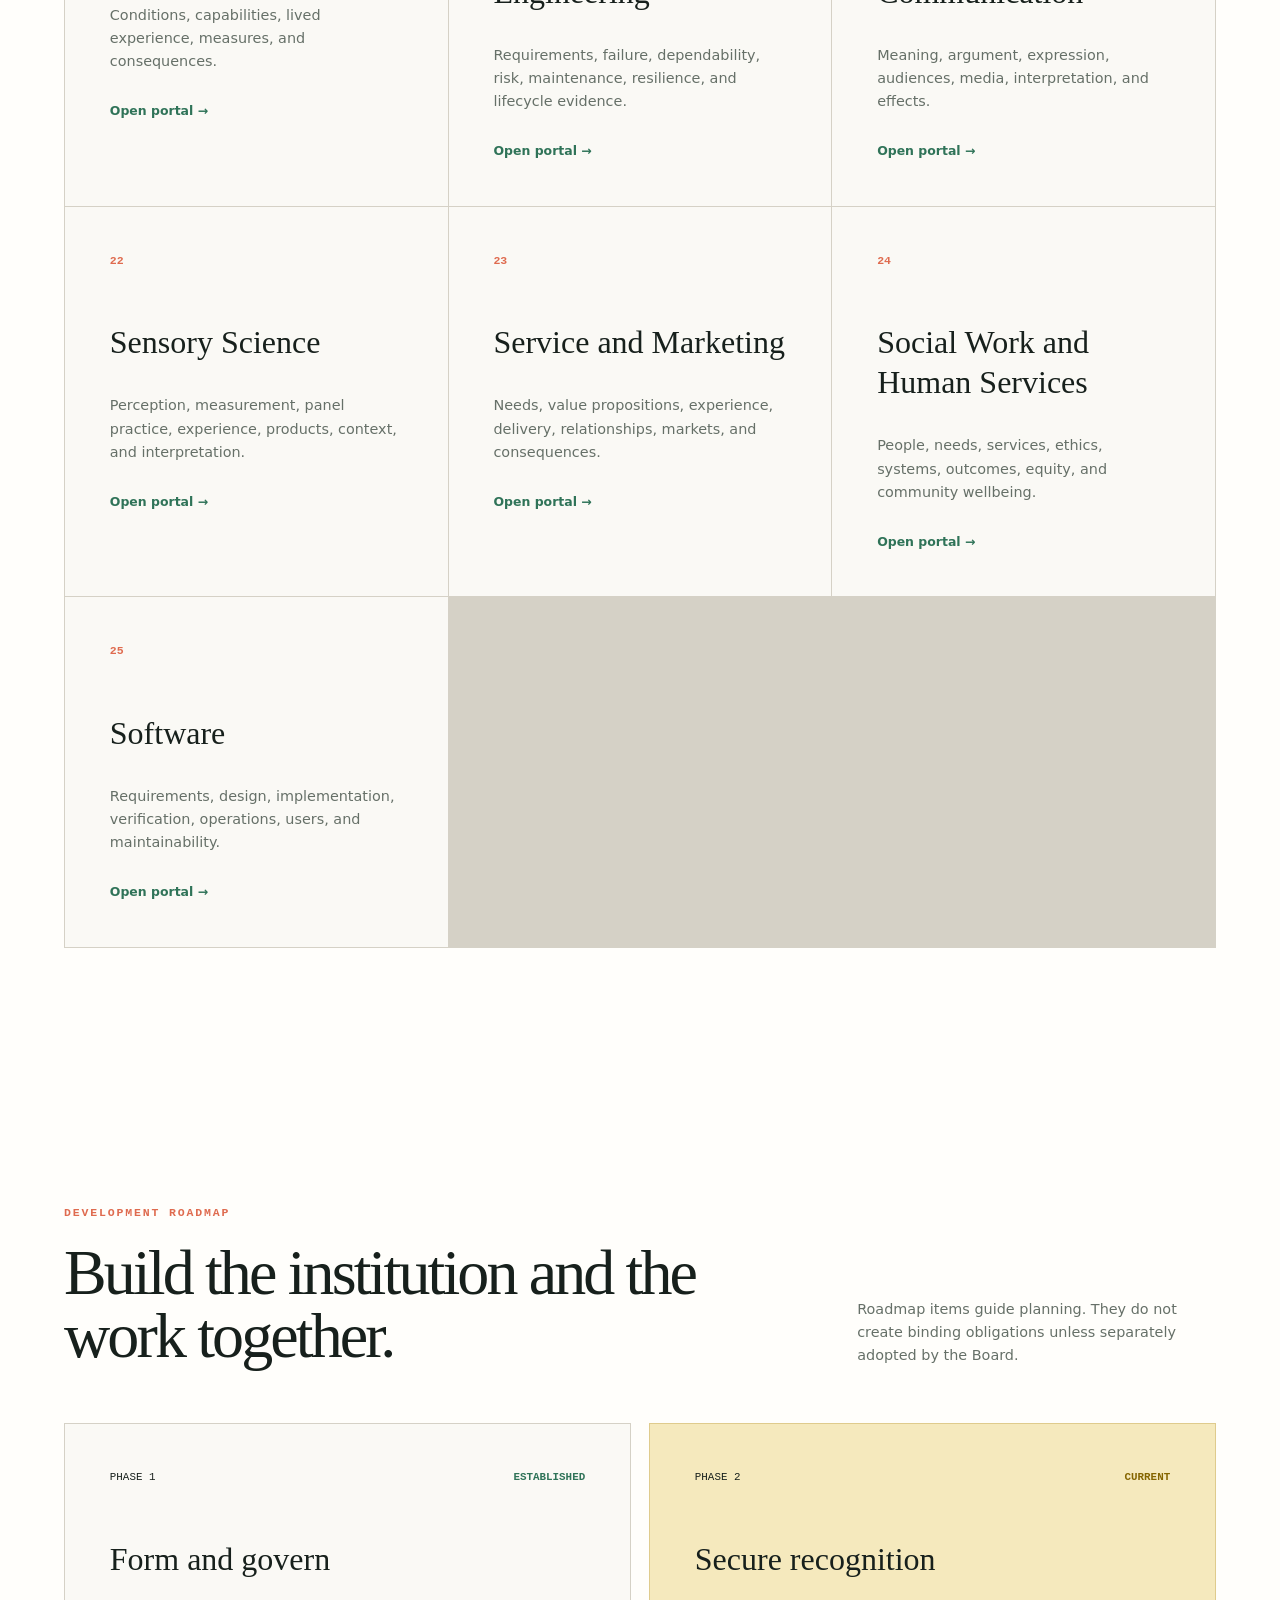
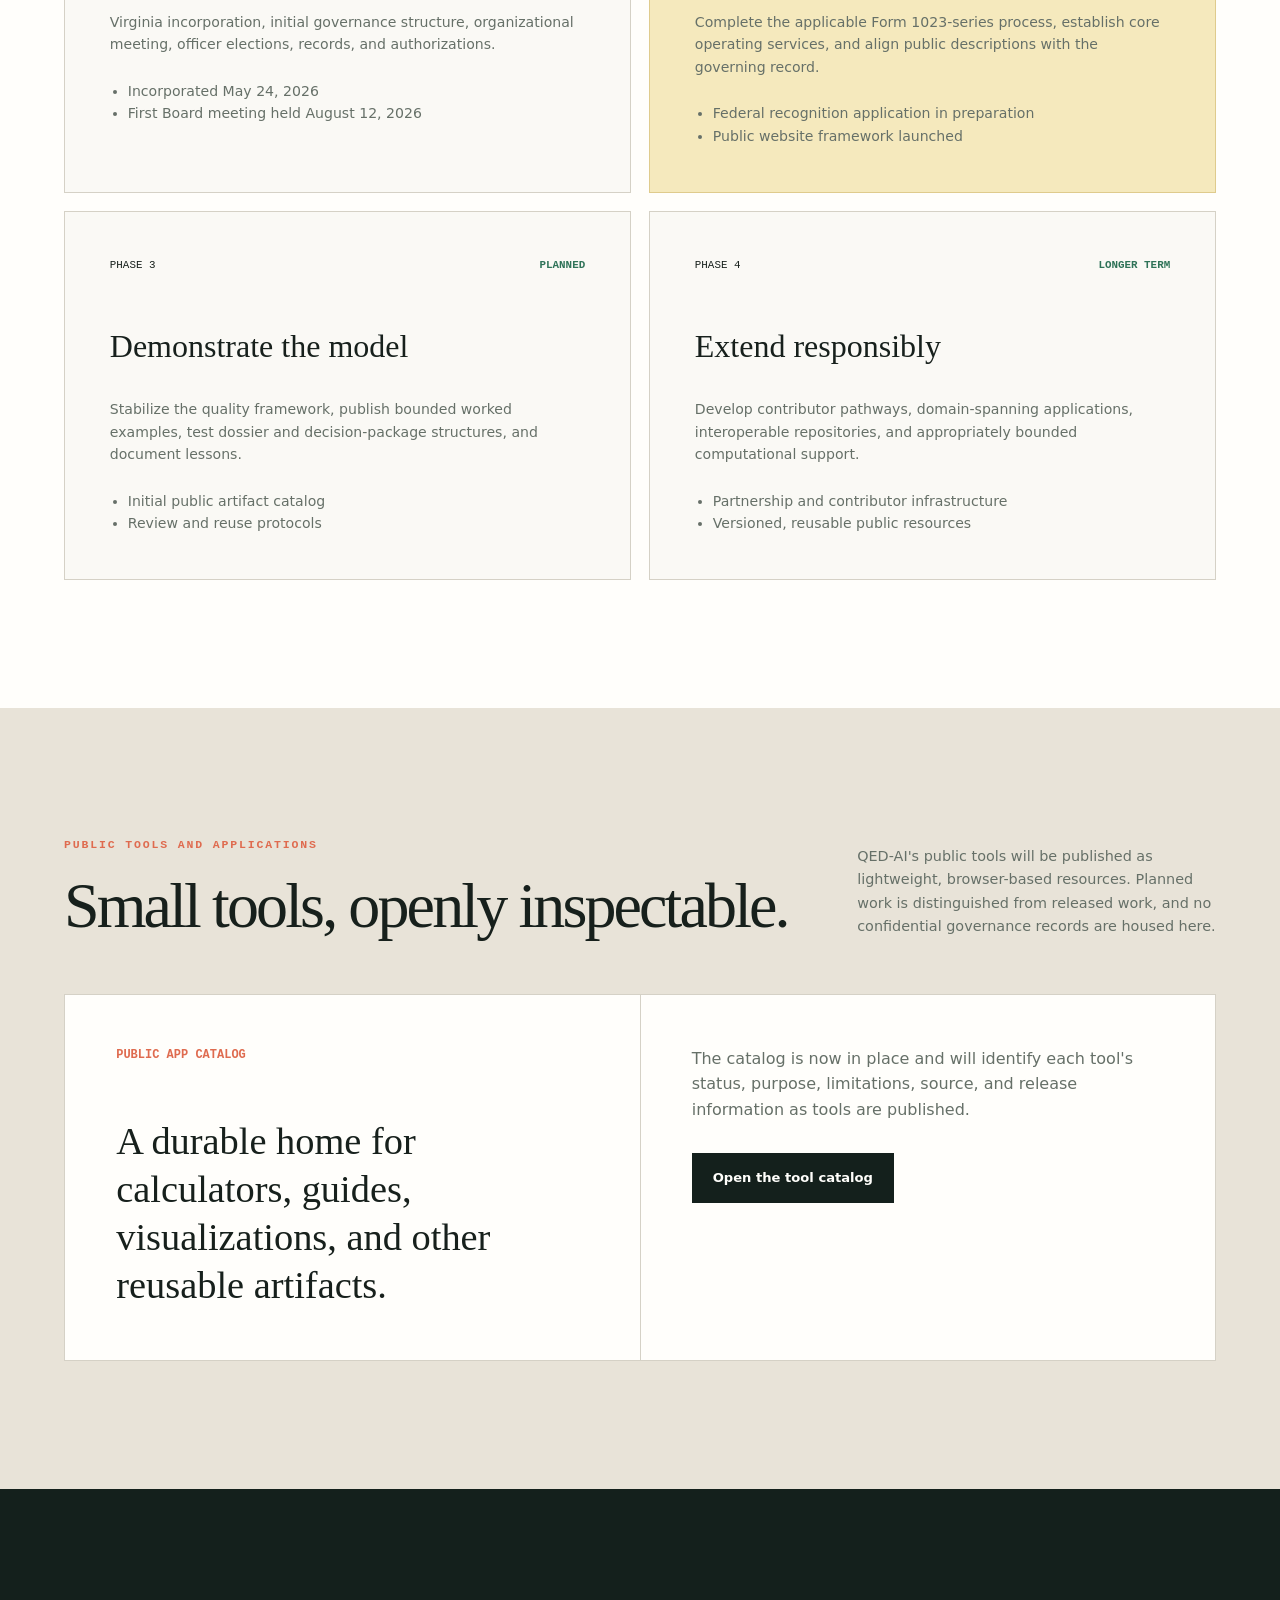
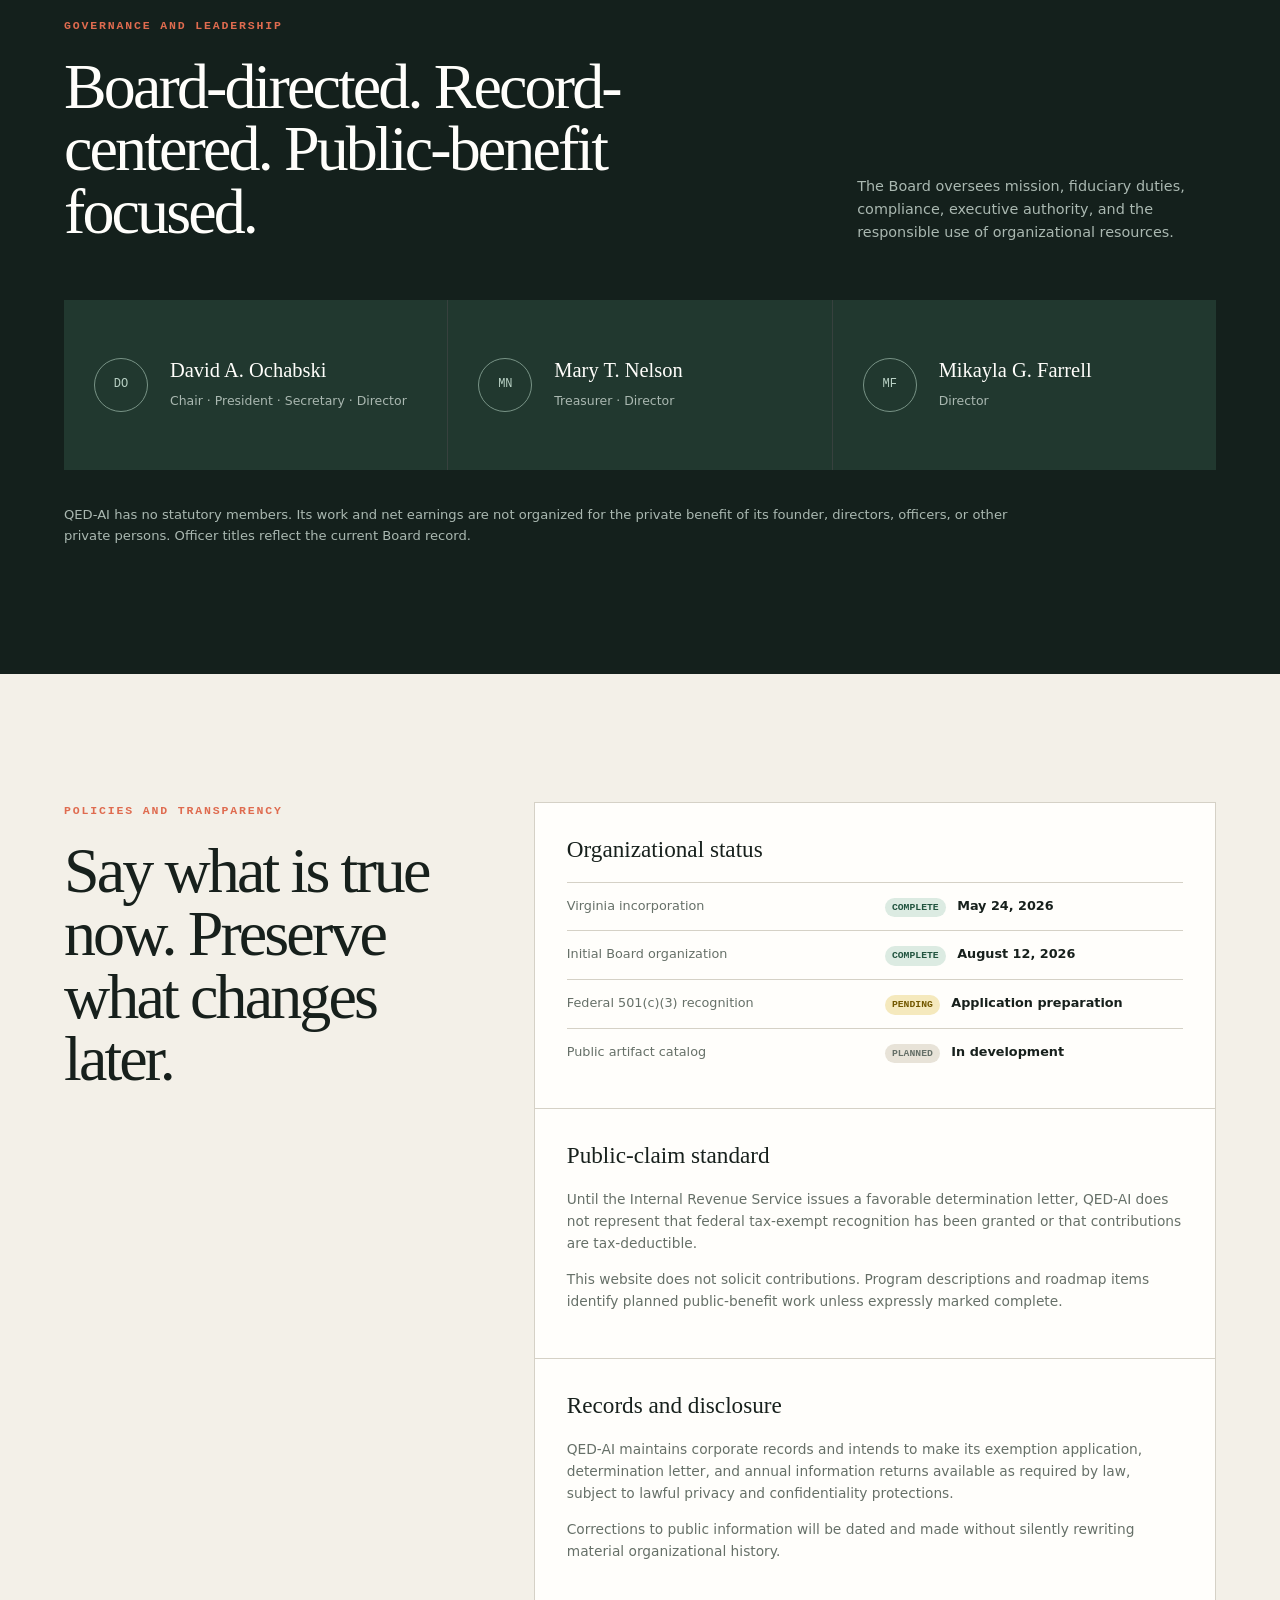
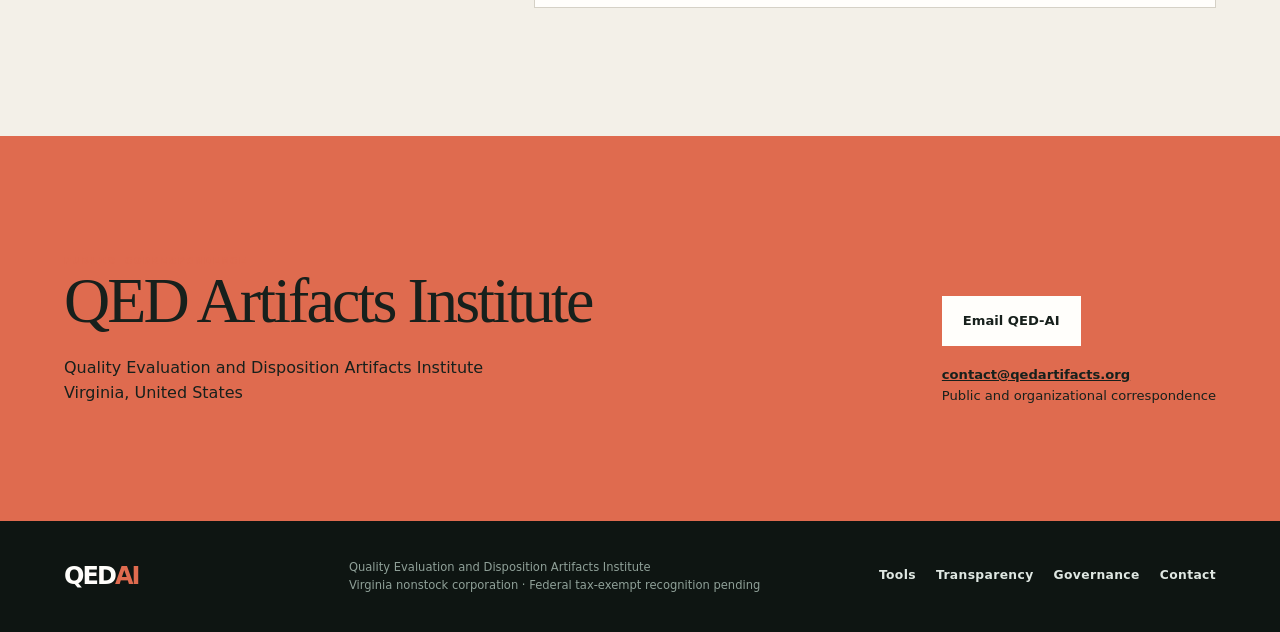
==== commit 2abce257: "Make alphabetical domain order cache-resilient" ====
--- a/index.html
+++ b/index.html
@@ -153,6 +153,6 @@
     <p>Quality Evaluation and Disposition Artifacts Institute<br>Virginia nonstock corporation · Federal tax-exempt recognition pending</p>
     <div><a href="apps/">Tools</a><a href="#transparency">Transparency</a><a href="#governance">Governance</a><a href="#contact">Contact</a></div>
   </footer>
-  <script src="assets/domains.js" defer></script>
+  <script src="assets/domains.js?v=20260826-2" defer></script>
 </body>
 </html>
